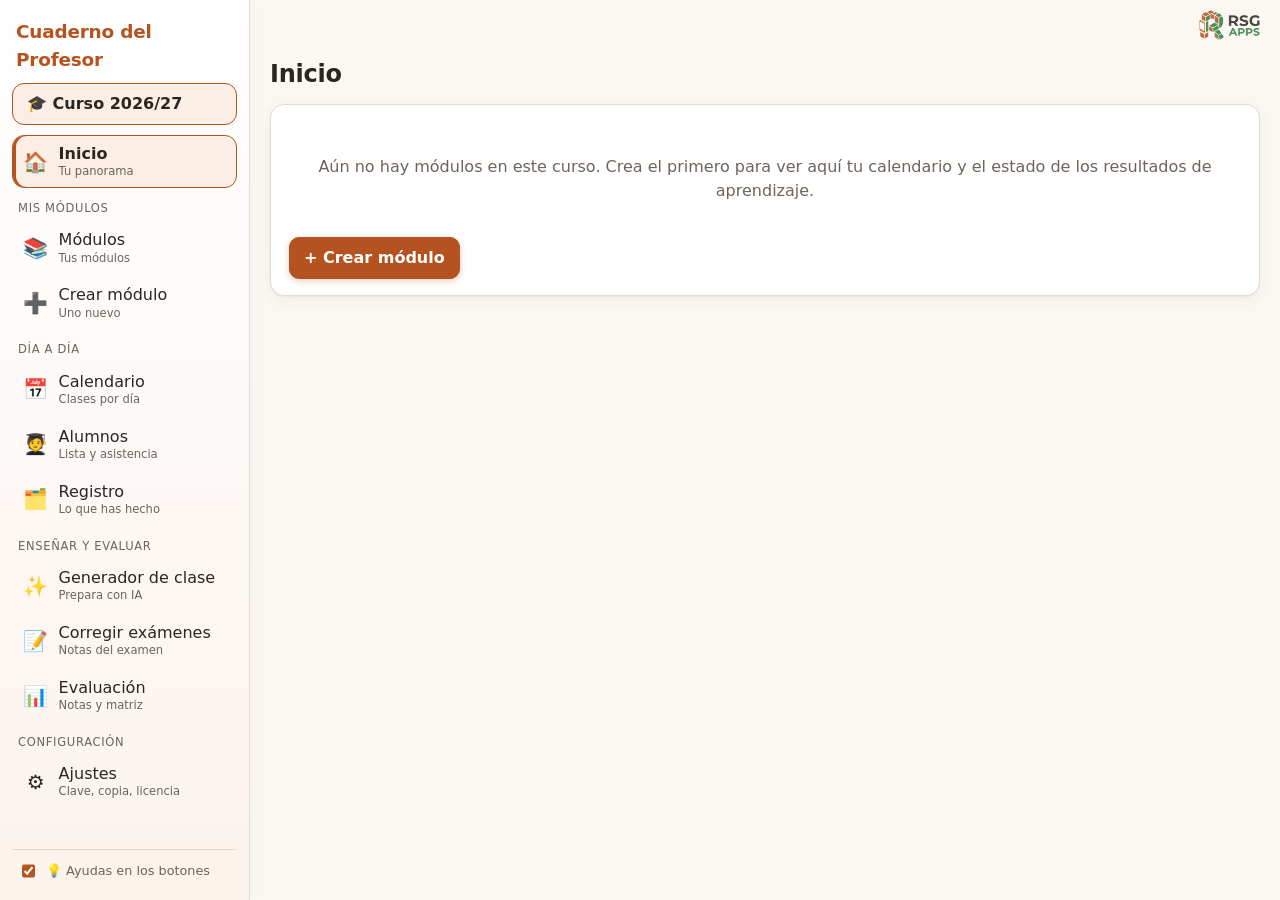
==== cuaderno/index.html @ 5baaf12e "Actualiza Cuaderno del Profesor a la versión compilada (fase 24) Sustituye la versión de prueba por " ====
<!doctype html>
<html lang="es">
  <head>
    <meta charset="UTF-8" />
    <meta name="viewport" content="width=device-width, initial-scale=1.0, viewport-fit=cover" />
    <meta name="theme-color" content="#b4531f" />
    <meta name="color-scheme" content="light dark" />
    <meta name="mobile-web-app-capable" content="yes" />
    <meta name="apple-mobile-web-app-capable" content="yes" />
    <meta name="apple-mobile-web-app-title" content="Cuaderno" />
    <meta name="apple-mobile-web-app-status-bar-style" content="default" />
    <link rel="manifest" href="manifest.webmanifest" />
    <link rel="icon" type="image/png" href="icons/icon-192.png" />
    <link rel="apple-touch-icon" href="icons/apple-touch-icon.png" />
    <title>Cuaderno del Profesor</title>
    <script type="module" crossorigin src="./assets/index-cB83TZZ1.js"></script>
    <link rel="stylesheet" crossorigin href="./assets/index-xnORMzRT.css">
  </head>
  <body>
    <div id="root"></div>
    <noscript>Esta aplicación necesita JavaScript.</noscript>
  </body>
</html>
---- cuaderno/assets/index-xnORMzRT.css ----
:root{--fondo: #faf7f2;--superficie: #ffffff;--texto: #2b2622;--suave: #6d645c;--borde: #e2dbd1;--acento: #b4531f;--acento-fondo: #fbeee5;--ok: #2f7a3d;--aviso: #9a6200;--aviso-fondo: #fff4d6;--error: #b3261e;--error-fondo: #fde8e6}@media(prefers-color-scheme:dark){:root{--fondo: #1d1a17;--superficie: #28241f;--texto: #f1ebe3;--suave: #b3a99d;--borde: #413a32;--acento: #f0925c;--acento-fondo: #3a2a20;--ok: #7fcf8d;--aviso: #f2c45e;--aviso-fondo: #3b3115;--error: #ff9b94;--error-fondo: #44201d}}*{box-sizing:border-box}body{margin:0;background:var(--fondo);color:var(--texto);font:16px/1.45 system-ui,-apple-system,Segoe UI,sans-serif}.app{max-width:1000px;margin:0 auto;padding:0 16px 96px}.barra{display:flex;flex-wrap:wrap;align-items:center;justify-content:space-between;gap:8px;padding:14px 0;border-bottom:1px solid var(--borde);margin-bottom:16px}.barra h1{font-size:1.25rem;margin:0}nav{display:flex;flex-wrap:wrap;gap:6px}h2{margin:8px 0 12px}h3{margin:20px 0 8px}.panel>h3:first-child{margin-top:0}button{font:inherit;padding:8px 14px;border-radius:8px;border:1px solid var(--borde);background:var(--superficie);color:var(--texto);cursor:pointer;min-height:40px}button:hover:not(:disabled){border-color:var(--acento)}button:disabled{opacity:.5;cursor:not-allowed}button.activo{background:var(--acento-fondo);border-color:var(--acento)}button.primario{background:var(--acento);color:#fff;border-color:var(--acento)}button.peligro{color:var(--error)}button.icono{padding:4px 10px;min-height:36px}button.enlace{border:none;background:none;padding:0;min-height:0;color:var(--acento);text-decoration:underline}button.titulo{font-size:1.1rem;font-weight:600;text-align:left}input,textarea,select{font:inherit;padding:8px 10px;border-radius:8px;border:1px solid var(--borde);background:var(--superficie);color:var(--texto);min-height:40px;width:100%}input.num{width:84px}.campo{display:flex;flex-direction:column;gap:4px;margin-bottom:10px;font-size:.9rem;color:var(--suave)}.campo.crece{flex:1 1 200px}.con-boton{display:flex;gap:6px}.panel{background:var(--superficie);border:1px solid var(--borde);border-radius:12px;padding:14px;margin-bottom:12px}.acciones{display:flex;flex-wrap:wrap;gap:8px;margin:8px 0}.fila-titulo{display:flex;flex-wrap:wrap;justify-content:space-between;align-items:center;gap:8px}.tarjetas{list-style:none;padding:0;display:grid;grid-template-columns:repeat(auto-fill,minmax(260px,1fr));gap:12px}.tarjeta{background:var(--superficie);border:1px solid var(--borde);border-radius:12px;padding:14px}.meta{color:var(--suave);font-size:.875rem;margin:4px 0}.ok{color:var(--ok)}.meta.aviso,.aviso{color:var(--aviso)}.error{color:var(--error);background:var(--error-fondo);padding:8px 12px;border-radius:8px}.banner,.aviso-global{background:var(--aviso-fondo);color:var(--texto);border:1px solid var(--aviso);padding:10px 14px;border-radius:10px}.vacio,.cargando{color:var(--suave)}.insignia{background:var(--aviso-fondo);color:var(--aviso);border-radius:999px;padding:0 8px;font-size:.8rem}.avisos{list-style:none;padding:0;margin:0;display:grid;gap:6px}.avisos li{padding:8px 12px;border-radius:8px;background:var(--aviso-fondo)}.avisos li.error{background:var(--error-fondo)}.avisos li.info{background:var(--acento-fondo);color:var(--suave)}.fila-ra{border-top:none;padding-top:0}.fila-ra textarea{min-height:56px;resize:vertical}.peso-calculado{font-size:.9rem;color:var(--suave);white-space:nowrap}.instr{display:flex;flex-wrap:wrap;gap:6px;align-items:center;padding:6px 0}.instr .nombre{flex:1 1 200px;width:auto}.instr select{width:auto}.fila-tri{display:flex;flex-wrap:wrap;gap:10px;align-items:flex-end}.ut,.fila-ra,.criterio{display:flex;flex-wrap:wrap;gap:6px;align-items:center;padding:8px 0;border-top:1px solid var(--borde)}.ut .cod,.fila-ra .cod,.criterio .cod{width:74px}.ut .nombre,.fila-ra .nombre,.criterio .nombre{flex:1 1 220px;width:auto}.mini{display:flex;align-items:center;gap:4px;color:var(--suave);font-size:.85rem}.ras-ut summary,details summary{cursor:pointer;color:var(--acento)}.checks{display:flex;flex-wrap:wrap;gap:4px 14px;padding:6px 0}.checks input{width:auto;min-height:0}.pie-fijo{position:fixed;left:0;right:0;bottom:0;display:flex;flex-wrap:wrap;gap:8px;align-items:center;padding:10px 16px;background:var(--superficie);border-top:1px solid var(--borde)}@media(max-width:600px){.ut .cod,.fila-ra .cod{width:64px}input.num{width:72px}}.insignia.alergia{background:var(--error-fondo);color:var(--error)}.lista-alumnos,.lista-asistencia{list-style:none;padding:0;margin:8px 0}.lista-alumnos li{padding:8px 0;border-top:1px solid var(--borde);display:flex;flex-wrap:wrap;gap:8px;align-items:center}.lista-asistencia li{display:flex;flex-wrap:wrap;gap:6px 12px;align-items:center;justify-content:space-between;padding:8px 0;border-top:1px solid var(--borde)}.lista-asistencia .quien{flex:1 1 200px}.estados{display:flex;gap:6px}button.estado{min-width:44px;min-height:44px;padding:0;font-weight:600}button.estado.activo.presente{background:var(--ok);color:#fff;border-color:var(--ok)}button.estado.activo.falta{background:var(--error);color:#fff;border-color:var(--error)}button.estado.activo.justificada{background:var(--aviso);color:#fff;border-color:var(--aviso)}button.estado.activo.retraso{background:var(--acento);color:#fff;border-color:var(--acento)}.dia-chip{margin-right:8px}.dia-chip.sel{font-weight:700}.tabla-scroll{overflow-x:auto}table.resumen{border-collapse:collapse;width:100%}table.resumen th,table.resumen td{padding:6px 10px;border-top:1px solid var(--borde);text-align:right}table.resumen th:first-child,table.resumen td:first-child{text-align:left}table.resumen td:last-child{white-space:nowrap}table.cal{width:100%;border-collapse:collapse;table-layout:fixed;margin-top:8px}table.cal th{color:var(--suave);font-weight:500;padding:4px 0}table.cal td{border:1px solid var(--borde);padding:0;height:58px;vertical-align:top}table.cal td.fuera{background:var(--fondo);opacity:.6}table.cal td.sel{outline:2px solid var(--acento);outline-offset:-2px}table.cal td.hoy .num{background:var(--acento);color:#fff;border-radius:999px;padding:0 6px}button.celda{width:100%;height:100%;min-height:56px;border:none;background:none;padding:4px;text-align:left;display:flex;flex-direction:column;gap:2px}.marcas{display:flex;flex-wrap:wrap;gap:2px}.marca{font-size:.72rem;font-weight:600;padding:0 5px;border-radius:6px}.marca.teorica{background:var(--acento-fondo);color:var(--acento)}.marca.practica{background:var(--aviso-fondo);color:var(--aviso)}.mes{min-width:130px;text-align:center;text-transform:capitalize}.lista-clases{list-style:none;padding:0;margin:8px 0}.lista-clases li{padding:8px 0;border-top:1px solid var(--borde)}.form-clase{border-top:1px solid var(--borde);margin-top:8px}fieldset.checks{border:none;padding:0;margin:0 0 10px}.celda-nota{display:inline-flex;align-items:center;gap:2px}input.nota{width:64px;text-align:right;padding:6px 8px}input.nota.manual{border-color:var(--acento);background:var(--acento-fondo);font-weight:600}input.nota.invalida{border-color:var(--error)}.suspenso,input.nota.suspenso{color:var(--error)}button.deshacer{min-height:32px;padding:0 6px}table.notas th{vertical-align:bottom}table.notas td,table.notas th{white-space:nowrap}table.notas td:first-child{white-space:normal;min-width:120px}table.notas th,table.notas td{padding:6px 4px}input.nota{width:56px;padding:6px}.niveles{display:grid;grid-template-columns:repeat(auto-fit,minmax(200px,1fr));gap:8px;margin-top:8px}.fila-rubrica textarea{resize:vertical}.opciones-nivel{display:grid;grid-template-columns:repeat(auto-fit,minmax(190px,1fr));gap:8px}button.nivel{display:flex;flex-direction:column;align-items:flex-start;gap:4px;text-align:left;height:100%;padding:10px}button.nivel span{font-size:.875rem;color:var(--suave)}button.nivel.activo{background:var(--acento-fondo);border-color:var(--acento)}button.nivel.activo span{color:var(--texto)}.insignia-r{background:var(--acento);color:#fff;border-radius:6px;font-size:.72rem;font-weight:700;padding:0 5px}.rec{display:flex;flex-direction:column;align-items:flex-end;gap:2px}.ingrediente{border-top:1px solid var(--borde);padding-top:6px}.fase{border-top:1px solid var(--borde);padding:6px 0}.alergenos-resumen{border-radius:10px;padding:10px 12px;margin-top:10px}.alergenos-resumen.sin-validar{background:var(--aviso-fondo)}.alergenos-resumen.validado{background:var(--acento-fondo)}.solo-imprimir{display:none}@media print{.barra,.no-imprimir,.pie-fijo,.aviso-global{display:none!important}.solo-imprimir{display:block}body{background:#fff;color:#000}.panel{border:none;padding:0;background:#fff}textarea,input{border:none;resize:none;background:#fff;color:#000;min-height:0}details>summary{display:none}details .checks{display:none}}.pregunta{border-top:1px solid var(--borde);padding:8px 0}.opcion{display:flex;gap:8px;align-items:center;margin-bottom:4px}.lista-banco{list-style:none;padding:0;margin:8px 0}.lista-banco li{padding:8px 0;border-top:1px solid var(--borde)}.hoja-examen h1{font-size:1.3rem}.hoja-examen li{margin-bottom:10px;break-inside:avoid}.espacio-corto{height:2.5em;border-bottom:1px solid #000}.espacio-largo{height:8em;border-bottom:1px solid #000}:root{color-scheme:light dark}html{-webkit-text-size-adjust:100%}body{overscroll-behavior-y:none;-webkit-tap-highlight-color:transparent}.app{padding-left:max(16px,env(safe-area-inset-left));padding-right:max(16px,env(safe-area-inset-right));padding-bottom:calc(96px + env(safe-area-inset-bottom))}.pie-fijo{padding-bottom:calc(10px + env(safe-area-inset-bottom));padding-left:max(16px,env(safe-area-inset-left));padding-right:max(16px,env(safe-area-inset-right));z-index:10}button:focus-visible,input:focus-visible,select:focus-visible,textarea:focus-visible,summary:focus-visible{outline:2px solid var(--acento);outline-offset:2px}@media(pointer:coarse){button,select{min-height:44px}input,textarea{font-size:16px}button.enlace{min-height:36px;padding:6px 4px}}.barra{position:sticky;top:0;z-index:20;background:var(--fondo);padding-top:max(14px,env(safe-area-inset-top))}@media(max-width:760px){.barra{flex-direction:column;flex-wrap:nowrap;align-items:stretch;gap:6px}nav{min-width:0;flex-wrap:nowrap;overflow-x:auto;scrollbar-width:none;margin:0 -16px;padding:0 16px 4px}nav::-webkit-scrollbar{display:none}nav button{flex:0 0 auto;white-space:nowrap}.tarjetas{grid-template-columns:1fr}.panel{padding:12px}h2{font-size:1.25rem}}@media(min-width:900px){.app{max-width:1180px}}@media(min-width:1280px){.app{max-width:1320px}.tarjetas{grid-template-columns:repeat(auto-fill,minmax(300px,1fr))}}.tabla-scroll{-webkit-overflow-scrolling:touch;max-width:100%}table.notas th:first-child,table.notas td:first-child{position:sticky;left:0;background:var(--superficie);z-index:1}@media(prefers-reduced-motion:reduce){*{scroll-behavior:auto!important;transition:none!important;animation:none!important}}@media(display-mode:standalone){.app{padding-top:0}}input[type=checkbox],input[type=radio]{width:20px;height:20px;min-height:0;padding:0;accent-color:var(--acento);flex:0 0 auto}@media(pointer:coarse){input[type=checkbox],input[type=radio]{width:24px;height:24px}}table.matriz th.grupo{text-align:center;border-left:1px solid var(--borde)}table.matriz td,table.matriz th{text-align:center;white-space:nowrap}table.matriz tbody td:first-child,table.matriz tfoot th:first-child,table.matriz thead tr:first-child th:first-child{text-align:left;position:sticky;left:0;background:var(--superficie,#fff)}.marca.examen{background:var(--error-fondo,#fde8e8);color:var(--error,#b42318)}.seleccion .ra-sel{border:1px solid var(--borde, #ccc);border-radius:8px;padding:6px 10px;margin:6px 0}.seleccion .ra-sel summary{cursor:pointer;padding:6px 0;min-height:36px}.seleccion .check{align-items:flex-start}.plantillas{border:1px dashed var(--borde, #ccc);border-radius:8px;padding:8px 10px;margin:8px 0}label.check{display:flex;gap:8px;margin:4px 0}.origen-fondo{position:fixed;top:0;right:0;bottom:0;left:0;background:#0006;display:flex;align-items:center;justify-content:center;z-index:50;padding:16px}.origen-panel{background:var(--superficie,#fff);border-radius:12px;max-width:560px;width:100%;max-height:85vh;overflow:auto;padding:16px;box-shadow:0 8px 30px #0000004d}.origen-lineas{list-style:none;margin:8px 0 0;padding:0}.origen-lineas li{padding:4px 0}.origen-lineas li.nivel0{font-weight:600;margin-top:8px}.origen-lineas li.nivel1{padding-left:16px}.origen-lineas li.nivel2{padding-left:16px;font-size:.85em;opacity:.75}button.origen{min-width:28px;min-height:28px;padding:0 4px}button.celda-ver{background:none;border:none;color:inherit;font:inherit;cursor:pointer;padding:4px 6px;min-height:32px;border-radius:6px}button.celda-ver:hover{background:#00000012}table.matriz th.ini,table.matriz td.ini{border-left:2px solid var(--borde,#bbb)}table.matriz th.grupo{border-left:2px solid var(--borde,#bbb);border-bottom:2px solid var(--borde,#bbb);padding:8px 14px;letter-spacing:.02em}table.matriz td,table.matriz th{padding:8px 12px}table.matriz tbody tr{border-bottom:1px solid var(--borde,#ddd)}table.matriz .t0{background:#4285f41a}table.matriz .t1{background:#34a8531a}table.matriz .t2{background:#fbbc0524}table.matriz .t3{background:#ab47bc1a}table.matriz .tg{background:#7878781a}table.matriz td.suspenso button.celda-ver,table.matriz td.suspenso{color:#c62828;font-weight:600}table.matriz td.ok button.celda-ver{color:#1b5e20}table.todas-ut tfoot td,table.todas-ut tfoot th{border-top:2px solid var(--borde,#bbb)}@media print{.origen-fondo{display:none}}table.matriz thead tr:nth-child(2) th:first-child{position:static}table.matriz thead tr:nth-child(2) th.t0:first-child{background:#4285f41a}table.matriz thead tr:nth-child(2) th.t1:first-child{background:#34a8531a}table.matriz thead tr:nth-child(2) th.t2:first-child{background:#fbbc0524}table.matriz thead tr:nth-child(2) th.t3:first-child{background:#ab47bc1a}.app.con-lateral{max-width:none;margin:0;padding:0;display:grid;grid-template-columns:250px minmax(0,1fr);align-items:start}.lateral{position:sticky;top:0;height:100vh;overflow-y:auto;background:var(--superficie);border-right:1px solid var(--borde);padding:max(14px,env(safe-area-inset-top)) 12px 16px;display:flex;flex-direction:column;gap:10px;z-index:30}.lateral h1{font-size:1.1rem;margin:4px 4px 0}.lateral nav{display:flex;flex-direction:column;flex-wrap:nowrap;overflow:visible;margin:0;padding:0;gap:12px}.lateral nav button{width:100%;text-align:left;border-color:transparent;background:none;white-space:normal}.lateral nav button:hover:not(:disabled){background:var(--acento-fondo);border-color:transparent}.lateral nav button.activo{background:var(--acento-fondo);border-color:var(--acento);font-weight:600}.lateral .curso-btn{width:100%;text-align:left;background:var(--acento-fondo);border-color:var(--acento);font-weight:600}.lateral .curso-btn.activo{background:var(--acento);color:#fff}.titulo-grupo{margin:0 6px 2px;font-size:.72rem;text-transform:uppercase;letter-spacing:.06em;color:var(--suave)}.grupo-menu{display:flex;flex-direction:column;gap:2px}.contenido{padding:16px 20px 96px;min-width:0;max-width:1180px;width:100%}.barra-movil,.velo{display:none}.logo-curso{max-height:72px;max-width:220px;object-fit:contain;border:1px solid var(--borde);border-radius:8px;padding:4px;background:#fff}.boton-archivo{display:inline-flex;align-items:center;padding:8px 14px;border-radius:8px;border:1px solid var(--borde);background:var(--superficie);color:var(--texto);cursor:pointer;min-height:40px}.boton-archivo:hover{border-color:var(--acento)}.boton-archivo input{position:absolute;width:1px;height:1px;opacity:0;overflow:hidden}.lista-cursos{list-style:none;padding:0;margin:0 0 8px}.lista-cursos li{display:flex;flex-wrap:wrap;justify-content:space-between;align-items:center;gap:8px;padding:8px 0;border-top:1px solid var(--borde)}.lista-cursos li.actual{background:var(--acento-fondo);padding-left:8px;border-radius:8px}@media(max-width:900px){.app.con-lateral{display:block}.barra-movil{display:flex;align-items:center;gap:10px;position:sticky;top:0;z-index:25;background:var(--fondo);border-bottom:1px solid var(--borde);padding:max(8px,env(safe-area-inset-top)) 12px 8px}.barra-movil .meta{margin-left:auto}.hamburguesa{font-size:1.3rem;padding:4px 12px}.lateral{position:fixed;top:0;left:0;bottom:0;width:min(290px,85vw);transform:translate(-105%);transition:transform .2s ease;box-shadow:4px 0 18px #00000040}.lateral.abierto{transform:translate(0)}.velo{display:block;position:fixed;top:0;right:0;bottom:0;left:0;background:#0006;z-index:28}.contenido{padding:12px 12px 96px}}@media print{.lateral,.barra-movil,.velo{display:none!important}.app.con-lateral{display:block}.contenido{padding:0;max-width:none}}@media(min-width:901px){.pie-fijo{left:250px!important}}.cabecera-hoja{display:flex;align-items:center;gap:14px;border-bottom:1px solid #000;padding-bottom:6px;margin-bottom:10px;font-size:.85rem}.cabecera-hoja img{max-height:64px;max-width:160px;object-fit:contain}.inicio{display:grid;grid-template-columns:minmax(0,1.25fr) minmax(0,1fr);gap:0 16px;align-items:start}.ra-estados{list-style:none;padding:0;margin:8px 0 0;display:grid;grid-template-columns:repeat(auto-fill,minmax(150px,1fr));gap:8px}.ra-estado{border:2px solid var(--borde);border-radius:10px;padding:8px 10px;display:flex;flex-direction:column;gap:4px}.ra-estado.completo{border-color:var(--ok);background:color-mix(in srgb,var(--ok) 14%,var(--superficie))}.ra-estado.pendiente{border-color:var(--error);background:color-mix(in srgb,var(--error) 10%,var(--superficie))}.ra-estado .sello{font-size:.78rem;font-weight:700}.ra-estado.completo .sello{color:var(--ok)}.ra-estado.pendiente .sello{color:var(--error)}.barra-ra{height:8px;border-radius:4px;background:var(--borde);overflow:hidden}.barra-ra span{display:block;height:100%;background:var(--ok)}.ra-estado.pendiente .barra-ra span{background:var(--error)}@media(max-width:900px){.inicio{display:block}}td.aviso-falta{background:var(--aviso-fondo)!important;color:var(--aviso);font-weight:600}:root{--fondo: #fbf8f3;--radio: 14px;--sombra: 0 1px 2px rgba(60, 40, 20, .06), 0 4px 14px rgba(60, 40, 20, .05);--sombra-alta: 0 2px 4px rgba(60, 40, 20, .08), 0 10px 24px rgba(60, 40, 20, .1);--foco: rgba(180, 83, 31, .28)}@media(prefers-color-scheme:dark){:root{--sombra: 0 1px 2px rgba(0, 0, 0, .3), 0 4px 14px rgba(0, 0, 0, .25);--sombra-alta: 0 2px 4px rgba(0, 0, 0, .35), 0 10px 24px rgba(0, 0, 0, .4);--foco: rgba(240, 146, 92, .35)}}body{font-family:Segoe UI,system-ui,-apple-system,Helvetica Neue,sans-serif;line-height:1.5;-webkit-font-smoothing:antialiased}h2{font-size:1.5rem;letter-spacing:-.01em}h3{font-size:1.1rem;color:var(--texto)}button{border-radius:10px;transition:background-color .15s ease,border-color .15s ease,box-shadow .15s ease,transform .1s ease}button:hover:not(:disabled){box-shadow:0 2px 8px #3c28141a}button:active:not(:disabled){transform:translateY(1px)}button.primario{box-shadow:0 2px 6px #b4531f4d;font-weight:600}button.primario:hover:not(:disabled){filter:brightness(1.06);box-shadow:0 4px 12px #b4531f59}input,textarea,select{border-radius:10px;transition:border-color .15s ease,box-shadow .15s ease}input:focus,textarea:focus,select:focus{outline:none;border-color:var(--acento);box-shadow:0 0 0 3px var(--foco)}button:focus-visible,a:focus-visible,summary:focus-visible{outline:2px solid var(--acento);outline-offset:2px}.panel,.tarjeta{border-radius:var(--radio);box-shadow:var(--sombra)}.panel{padding:16px 18px}.tarjeta{transition:box-shadow .18s ease,transform .18s ease}.tarjeta:hover{box-shadow:var(--sombra-alta);transform:translateY(-2px)}.banner,.aviso-global{border-radius:var(--radio)}.vacio{text-align:center;padding:18px 8px;color:var(--suave)}.lateral{background:linear-gradient(180deg,var(--superficie) 0%,var(--acento-fondo) 140%);box-shadow:1px 0 12px #3c28140a}.lateral h1{font-size:1.15rem;color:var(--acento);letter-spacing:-.01em}.lateral nav button{display:flex;align-items:center;gap:10px;padding:8px 10px;border-radius:12px}.lateral nav button.activo{box-shadow:inset 3px 0 0 var(--acento)}.ico-menu{font-size:1.25rem;width:1.6rem;text-align:center;flex:none}.txt-menu{display:flex;flex-direction:column;line-height:1.2;min-width:0}.txt-menu small{font-size:.72rem;font-weight:400;color:var(--suave);margin-top:2px}.lateral .curso-btn{border-radius:12px}.ayudas-toggle{margin-top:auto;display:flex;align-items:center;gap:8px;font-size:.8rem;color:var(--suave);padding:8px 6px 0;border-top:1px solid var(--borde);cursor:pointer}.ayudas-toggle input{width:auto;min-height:0;accent-color:var(--acento)}.ayuda-burbuja{position:fixed;z-index:1000;max-width:min(320px,calc(100vw - 16px));background:var(--texto);color:var(--fondo);padding:10px 12px;border-radius:12px;box-shadow:var(--sombra-alta);font-size:.85rem;line-height:1.4;pointer-events:none;display:flex;flex-direction:column;gap:4px;animation:aparece .12s ease-out}.ayuda-burbuja strong{font-size:.9rem}@keyframes aparece{0%{opacity:0;transform:translateY(-3px)}to{opacity:1;transform:none}}@media(prefers-reduced-motion:reduce){*{transition:none!important;animation:none!important}}@media print{.ayuda-burbuja,.ayudas-toggle{display:none!important}}.ra-estado .horas-ra{display:block;margin-top:4px;font-size:.8rem}table.cal td.nolectivo,table.cal td.nolectivo .celda{background:repeating-linear-gradient(135deg,transparent 0 6px,rgba(120,100,80,.1) 6px 8px);color:var(--suave)}table.cal td.nolectivo.sel .celda{outline:2px solid var(--acento)}.nolectivo-aviso{font-style:italic}.leyenda-nolectivo{background:repeating-linear-gradient(135deg,transparent 0 4px,rgba(120,100,80,.25) 4px 6px);padding:0 6px;border-radius:4px}h4{margin:14px 0 6px;font-size:1rem}.marca-rsg{display:inline-flex;opacity:.85;line-height:0;-webkit-user-select:none;user-select:none;pointer-events:none}.marca-rsg img{height:30px;width:auto}.contenido{position:relative;padding-top:48px}.marca-rsg.en-contenido{position:absolute;top:10px;right:20px;z-index:1}.marca-rsg.en-barra{display:none}@media(max-width:900px){.contenido{padding-top:12px}.marca-rsg.en-contenido{display:none}.marca-rsg.en-barra{display:inline-flex;margin-left:8px}.marca-rsg img{height:26px}}@media(max-width:480px){.barra-movil .meta{display:none}.barra-movil .marca-rsg{margin-left:auto}}
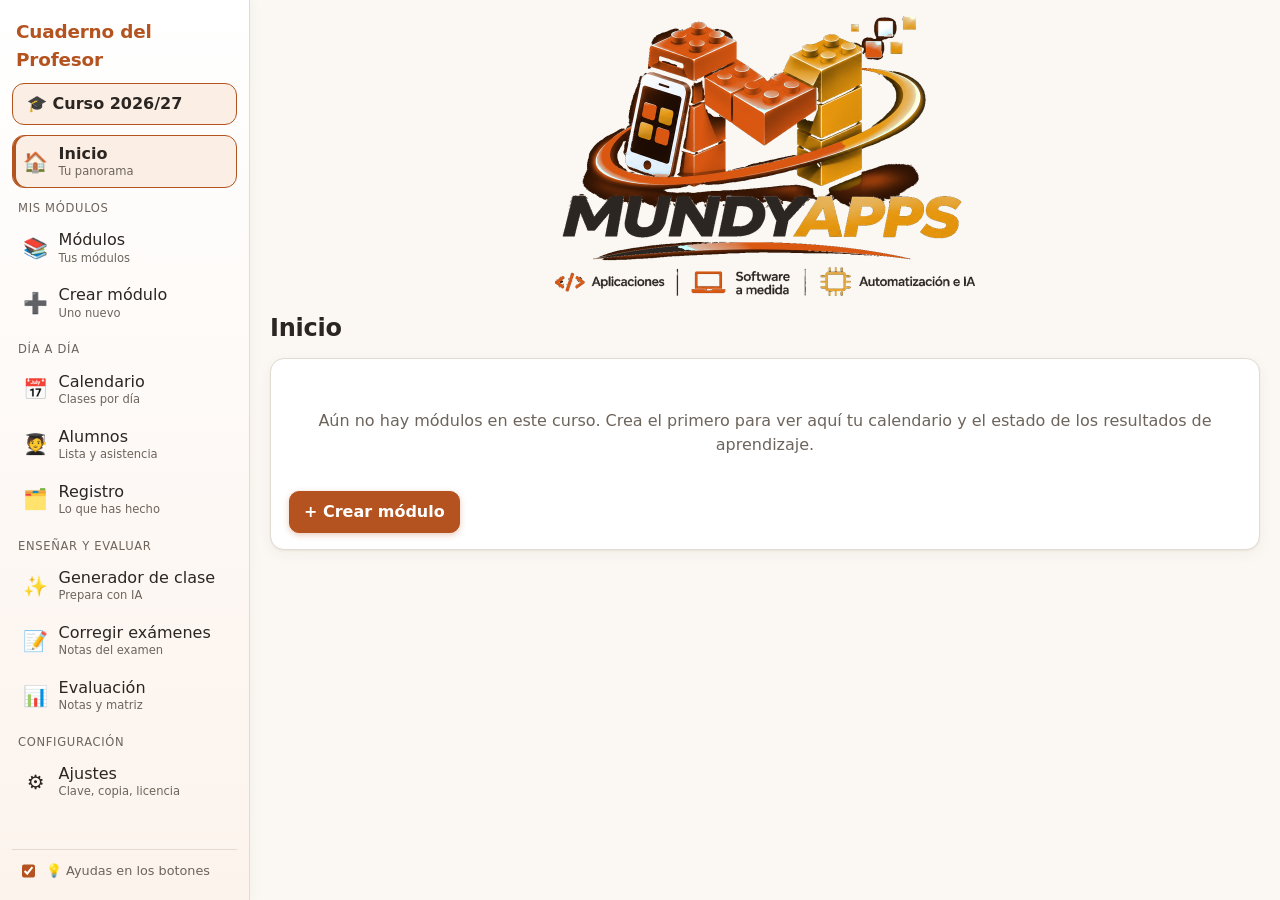
==== commit 69395a7e: "Actualiza Cuaderno del Profesor a la versión compilada 0.37.0 (fases 31 a 37) Co-Authored-By: Claude" ====
--- a/cuaderno/index.html
+++ b/cuaderno/index.html
@@ -13,8 +13,8 @@
     <link rel="icon" type="image/png" href="icons/icon-192.png" />
     <link rel="apple-touch-icon" href="icons/apple-touch-icon.png" />
     <title>Cuaderno del Profesor</title>
-    <script type="module" crossorigin src="./assets/index-cB83TZZ1.js"></script>
-    <link rel="stylesheet" crossorigin href="./assets/index-xnORMzRT.css">
+    <script type="module" crossorigin src="./assets/index-_FspGTiq.js"></script>
+    <link rel="stylesheet" crossorigin href="./assets/index-BHuhGiLV.css">
   </head>
   <body>
     <div id="root"></div>
--- a/cuaderno/assets/index-BHuhGiLV.css
+++ b/cuaderno/assets/index-BHuhGiLV.css
@@ -0,0 +1 @@
+:root{--fondo: #faf7f2;--superficie: #ffffff;--texto: #2b2622;--suave: #6d645c;--borde: #e2dbd1;--acento: #b4531f;--acento-fondo: #fbeee5;--ok: #2f7a3d;--aviso: #9a6200;--aviso-fondo: #fff4d6;--error: #b3261e;--error-fondo: #fde8e6}@media(prefers-color-scheme:dark){:root{--fondo: #1d1a17;--superficie: #28241f;--texto: #f1ebe3;--suave: #b3a99d;--borde: #413a32;--acento: #f0925c;--acento-fondo: #3a2a20;--ok: #7fcf8d;--aviso: #f2c45e;--aviso-fondo: #3b3115;--error: #ff9b94;--error-fondo: #44201d}}*{box-sizing:border-box}body{margin:0;background:var(--fondo);color:var(--texto);font:16px/1.45 system-ui,-apple-system,Segoe UI,sans-serif}.app{max-width:1000px;margin:0 auto;padding:0 16px 96px}.barra{display:flex;flex-wrap:wrap;align-items:center;justify-content:space-between;gap:8px;padding:14px 0;border-bottom:1px solid var(--borde);margin-bottom:16px}.barra h1{font-size:1.25rem;margin:0}nav{display:flex;flex-wrap:wrap;gap:6px}h2{margin:8px 0 12px}h3{margin:20px 0 8px}.panel>h3:first-child{margin-top:0}button{font:inherit;padding:8px 14px;border-radius:8px;border:1px solid var(--borde);background:var(--superficie);color:var(--texto);cursor:pointer;min-height:40px}button:hover:not(:disabled){border-color:var(--acento)}button:disabled{opacity:.5;cursor:not-allowed}button.activo{background:var(--acento-fondo);border-color:var(--acento)}button.primario{background:var(--acento);color:#fff;border-color:var(--acento)}button.peligro{color:var(--error)}button.icono{padding:4px 10px;min-height:36px}button.enlace{border:none;background:none;padding:0;min-height:0;color:var(--acento);text-decoration:underline}button.titulo{font-size:1.1rem;font-weight:600;text-align:left}input,textarea,select{font:inherit;padding:8px 10px;border-radius:8px;border:1px solid var(--borde);background:var(--superficie);color:var(--texto);min-height:40px;width:100%}input.num{width:84px}.campo{display:flex;flex-direction:column;gap:4px;margin-bottom:10px;font-size:.9rem;color:var(--suave)}.campo.crece{flex:1 1 200px}.con-boton{display:flex;gap:6px}.panel{background:var(--superficie);border:1px solid var(--borde);border-radius:12px;padding:14px;margin-bottom:12px}.acciones{display:flex;flex-wrap:wrap;gap:8px;margin:8px 0}.fila-titulo{display:flex;flex-wrap:wrap;justify-content:space-between;align-items:center;gap:8px}.tarjetas{list-style:none;padding:0;display:grid;grid-template-columns:repeat(auto-fill,minmax(260px,1fr));gap:12px}.tarjeta{background:var(--superficie);border:1px solid var(--borde);border-radius:12px;padding:14px}.meta{color:var(--suave);font-size:.875rem;margin:4px 0}.ok{color:var(--ok)}.meta.aviso,.aviso{color:var(--aviso)}.error{color:var(--error);background:var(--error-fondo);padding:8px 12px;border-radius:8px}.banner,.aviso-global{background:var(--aviso-fondo);color:var(--texto);border:1px solid var(--aviso);padding:10px 14px;border-radius:10px}.vacio,.cargando{color:var(--suave)}.insignia{background:var(--aviso-fondo);color:var(--aviso);border-radius:999px;padding:0 8px;font-size:.8rem}.avisos{list-style:none;padding:0;margin:0;display:grid;gap:6px}.avisos li{padding:8px 12px;border-radius:8px;background:var(--aviso-fondo)}.avisos li.error{background:var(--error-fondo)}.avisos li.info{background:var(--acento-fondo);color:var(--suave)}.fila-ra{border-top:none;padding-top:0}.fila-ra textarea{min-height:56px;resize:vertical}.peso-calculado{font-size:.9rem;color:var(--suave);white-space:nowrap}.instr{display:flex;flex-wrap:wrap;gap:6px;align-items:center;padding:6px 0}.instr .nombre{flex:1 1 200px;width:auto}.instr select{width:auto}.fila-tri{display:flex;flex-wrap:wrap;gap:10px;align-items:flex-end}.ut,.fila-ra,.criterio{display:flex;flex-wrap:wrap;gap:6px;align-items:center;padding:8px 0;border-top:1px solid var(--borde)}.ut .cod,.fila-ra .cod,.criterio .cod{width:74px}.ut .nombre,.fila-ra .nombre,.criterio .nombre{flex:1 1 220px;width:auto}.mini{display:flex;align-items:center;gap:4px;color:var(--suave);font-size:.85rem}.ras-ut summary,details summary{cursor:pointer;color:var(--acento)}.checks{display:flex;flex-wrap:wrap;gap:4px 14px;padding:6px 0}.checks input{width:auto;min-height:0}.pie-fijo{position:fixed;left:0;right:0;bottom:0;display:flex;flex-wrap:wrap;gap:8px;align-items:center;padding:10px 16px;background:var(--superficie);border-top:1px solid var(--borde)}@media(max-width:600px){.ut .cod,.fila-ra .cod{width:64px}input.num{width:72px}}.insignia.alergia{background:var(--error-fondo);color:var(--error)}.lista-alumnos,.lista-asistencia{list-style:none;padding:0;margin:8px 0}.lista-alumnos li{padding:8px 0;border-top:1px solid var(--borde);display:flex;flex-wrap:wrap;gap:8px;align-items:center}.lista-asistencia li{display:flex;flex-wrap:wrap;gap:6px 12px;align-items:center;justify-content:space-between;padding:8px 0;border-top:1px solid var(--borde)}.lista-asistencia .quien{flex:1 1 200px}.estados{display:flex;gap:6px}button.estado{min-width:44px;min-height:44px;padding:0;font-weight:600}button.estado.activo.presente{background:var(--ok);color:#fff;border-color:var(--ok)}button.estado.activo.falta{background:var(--error);color:#fff;border-color:var(--error)}button.estado.activo.justificada{background:var(--aviso);color:#fff;border-color:var(--aviso)}button.estado.activo.retraso{background:var(--acento);color:#fff;border-color:var(--acento)}.dia-chip{margin-right:8px}.dia-chip.sel{font-weight:700}.tabla-scroll{overflow-x:auto}table.resumen{border-collapse:collapse;width:100%}table.resumen th,table.resumen td{padding:6px 10px;border-top:1px solid var(--borde);text-align:right}table.resumen th:first-child,table.resumen td:first-child{text-align:left}table.resumen td:last-child{white-space:nowrap}table.cal{width:100%;border-collapse:collapse;table-layout:fixed;margin-top:8px}table.cal th{color:var(--suave);font-weight:500;padding:4px 0}table.cal td{border:1px solid var(--borde);padding:0;height:58px;vertical-align:top}table.cal td.fuera{background:var(--fondo);opacity:.6}table.cal td.sel{outline:2px solid var(--acento);outline-offset:-2px}table.cal td.hoy .num{background:var(--acento);color:#fff;border-radius:999px;padding:0 6px}button.celda{width:100%;height:100%;min-height:56px;border:none;background:none;padding:4px;text-align:left;display:flex;flex-direction:column;gap:2px}.marcas{display:flex;flex-wrap:wrap;gap:2px}.marca{font-size:.72rem;font-weight:600;padding:0 5px;border-radius:6px}.marca.teorica{background:var(--acento-fondo);color:var(--acento)}.marca.practica{background:var(--aviso-fondo);color:var(--aviso)}.mes{min-width:130px;text-align:center;text-transform:capitalize}.lista-clases{list-style:none;padding:0;margin:8px 0}.lista-clases li{padding:8px 0;border-top:1px solid var(--borde)}.form-clase{border-top:1px solid var(--borde);margin-top:8px}fieldset.checks{border:none;padding:0;margin:0 0 10px}.celda-nota{display:inline-flex;align-items:center;gap:2px}input.nota{width:64px;text-align:right;padding:6px 8px}input.nota.manual{border-color:var(--acento);background:var(--acento-fondo);font-weight:600}input.nota.invalida{border-color:var(--error)}.suspenso,input.nota.suspenso{color:var(--error)}button.deshacer{min-height:32px;padding:0 6px}table.notas th{vertical-align:bottom}table.notas td,table.notas th{white-space:nowrap}table.notas td:first-child{white-space:normal;min-width:120px}table.notas th,table.notas td{padding:6px 4px}input.nota{width:56px;padding:6px}.niveles{display:grid;grid-template-columns:repeat(auto-fit,minmax(200px,1fr));gap:8px;margin-top:8px}.fila-rubrica textarea{resize:vertical}.opciones-nivel{display:grid;grid-template-columns:repeat(auto-fit,minmax(190px,1fr));gap:8px}button.nivel{display:flex;flex-direction:column;align-items:flex-start;gap:4px;text-align:left;height:100%;padding:10px}button.nivel span{font-size:.875rem;color:var(--suave)}button.nivel.activo{background:var(--acento-fondo);border-color:var(--acento)}button.nivel.activo span{color:var(--texto)}.insignia-r{background:var(--acento);color:#fff;border-radius:6px;font-size:.72rem;font-weight:700;padding:0 5px}.rec{display:flex;flex-direction:column;align-items:flex-end;gap:2px}.ingrediente{border-top:1px solid var(--borde);padding-top:6px}.fase{border-top:1px solid var(--borde);padding:6px 0}.alergenos-resumen{border-radius:10px;padding:10px 12px;margin-top:10px}.alergenos-resumen.sin-validar{background:var(--aviso-fondo)}.alergenos-resumen.validado{background:var(--acento-fondo)}.solo-imprimir{display:none}@media print{.barra,.no-imprimir,.pie-fijo,.aviso-global{display:none!important}.solo-imprimir{display:block}body{background:#fff;color:#000}.panel{border:none;padding:0;background:#fff}textarea,input{border:none;resize:none;background:#fff;color:#000;min-height:0}details>summary{display:none}details .checks{display:none}}.pregunta{border-top:1px solid var(--borde);padding:8px 0}.opcion{display:flex;gap:8px;align-items:center;margin-bottom:4px}.lista-banco{list-style:none;padding:0;margin:8px 0}.lista-banco li{padding:8px 0;border-top:1px solid var(--borde)}.hoja-examen h1{font-size:1.3rem}.hoja-examen li{margin-bottom:10px;break-inside:avoid}.espacio-corto{height:2.5em;border-bottom:1px solid #000}.espacio-largo{height:8em;border-bottom:1px solid #000}:root{color-scheme:light dark}html{-webkit-text-size-adjust:100%}body{overscroll-behavior-y:none;-webkit-tap-highlight-color:transparent}.app{padding-left:max(16px,env(safe-area-inset-left));padding-right:max(16px,env(safe-area-inset-right));padding-bottom:calc(96px + env(safe-area-inset-bottom))}.pie-fijo{padding-bottom:calc(10px + env(safe-area-inset-bottom));padding-left:max(16px,env(safe-area-inset-left));padding-right:max(16px,env(safe-area-inset-right));z-index:10}button:focus-visible,input:focus-visible,select:focus-visible,textarea:focus-visible,summary:focus-visible{outline:2px solid var(--acento);outline-offset:2px}@media(pointer:coarse){button,select{min-height:44px}input,textarea{font-size:16px}button.enlace{min-height:36px;padding:6px 4px}}.barra{position:sticky;top:0;z-index:20;background:var(--fondo);padding-top:max(14px,env(safe-area-inset-top))}@media(max-width:760px){.barra{flex-direction:column;flex-wrap:nowrap;align-items:stretch;gap:6px}nav{min-width:0;flex-wrap:nowrap;overflow-x:auto;scrollbar-width:none;margin:0 -16px;padding:0 16px 4px}nav::-webkit-scrollbar{display:none}nav button{flex:0 0 auto;white-space:nowrap}.tarjetas{grid-template-columns:1fr}.panel{padding:12px}h2{font-size:1.25rem}}@media(min-width:900px){.app{max-width:1180px}}@media(min-width:1280px){.app{max-width:1320px}.tarjetas{grid-template-columns:repeat(auto-fill,minmax(300px,1fr))}}.tabla-scroll{-webkit-overflow-scrolling:touch;max-width:100%}table.notas th:first-child,table.notas td:first-child{position:sticky;left:0;background:var(--superficie);z-index:1}@media(prefers-reduced-motion:reduce){*{scroll-behavior:auto!important;transition:none!important;animation:none!important}}@media(display-mode:standalone){.app{padding-top:0}}input[type=checkbox],input[type=radio]{width:20px;height:20px;min-height:0;padding:0;accent-color:var(--acento);flex:0 0 auto}@media(pointer:coarse){input[type=checkbox],input[type=radio]{width:24px;height:24px}}table.matriz th.grupo{text-align:center;border-left:1px solid var(--borde)}table.matriz td,table.matriz th{text-align:center;white-space:nowrap}table.matriz tbody td:first-child,table.matriz tfoot th:first-child,table.matriz thead tr:first-child th:first-child{text-align:left;position:sticky;left:0;background:var(--superficie,#fff)}.marca.examen{background:var(--error-fondo,#fde8e8);color:var(--error,#b42318)}.seleccion .ra-sel{border:1px solid var(--borde, #ccc);border-radius:8px;padding:6px 10px;margin:6px 0}.seleccion .ra-sel summary{cursor:pointer;padding:6px 0;min-height:36px}.seleccion .check{align-items:flex-start}.plantillas{border:1px dashed var(--borde, #ccc);border-radius:8px;padding:8px 10px;margin:8px 0}label.check{display:flex;gap:8px;margin:4px 0}.origen-fondo{position:fixed;top:0;right:0;bottom:0;left:0;background:#0006;display:flex;align-items:center;justify-content:center;z-index:50;padding:16px}.origen-panel{background:var(--superficie,#fff);border-radius:12px;max-width:560px;width:100%;max-height:85vh;overflow:auto;padding:16px;box-shadow:0 8px 30px #0000004d}.origen-lineas{list-style:none;margin:8px 0 0;padding:0}.origen-lineas li{padding:4px 0}.origen-lineas li.nivel0{font-weight:600;margin-top:8px}.origen-lineas li.nivel1{padding-left:16px}.origen-lineas li.nivel2{padding-left:16px;font-size:.85em;opacity:.75}button.origen{min-width:28px;min-height:28px;padding:0 4px}button.celda-ver{background:none;border:none;color:inherit;font:inherit;cursor:pointer;padding:4px 6px;min-height:32px;border-radius:6px}button.celda-ver:hover{background:#00000012}table.matriz th.ini,table.matriz td.ini{border-left:2px solid var(--borde,#bbb)}table.matriz th.grupo{border-left:2px solid var(--borde,#bbb);border-bottom:2px solid var(--borde,#bbb);padding:8px 14px;letter-spacing:.02em}table.matriz td,table.matriz th{padding:8px 12px}table.matriz tbody tr{border-bottom:1px solid var(--borde,#ddd)}table.matriz .t0{background:#4285f41a}table.matriz .t1{background:#34a8531a}table.matriz .t2{background:#fbbc0524}table.matriz .t3{background:#ab47bc1a}table.matriz .tg{background:#7878781a}table.matriz td.suspenso button.celda-ver,table.matriz td.suspenso{color:#c62828;font-weight:600}table.matriz td.ok button.celda-ver{color:#1b5e20}table.todas-ut tfoot td,table.todas-ut tfoot th{border-top:2px solid var(--borde,#bbb)}@media print{.origen-fondo{display:none}}table.matriz thead tr:nth-child(2) th:first-child{position:static}table.matriz thead tr:nth-child(2) th.t0:first-child{background:#4285f41a}table.matriz thead tr:nth-child(2) th.t1:first-child{background:#34a8531a}table.matriz thead tr:nth-child(2) th.t2:first-child{background:#fbbc0524}table.matriz thead tr:nth-child(2) th.t3:first-child{background:#ab47bc1a}.app.con-lateral{max-width:none;margin:0;padding:0;display:grid;grid-template-columns:250px minmax(0,1fr);align-items:start}.lateral{position:sticky;top:0;height:100vh;overflow-y:auto;background:var(--superficie);border-right:1px solid var(--borde);padding:max(14px,env(safe-area-inset-top)) 12px 16px;display:flex;flex-direction:column;gap:10px;z-index:30}.lateral h1{font-size:1.1rem;margin:4px 4px 0}.lateral nav{display:flex;flex-direction:column;flex-wrap:nowrap;overflow:visible;margin:0;padding:0;gap:12px}.lateral nav button{width:100%;text-align:left;border-color:transparent;background:none;white-space:normal}.lateral nav button:hover:not(:disabled){background:var(--acento-fondo);border-color:transparent}.lateral nav button.activo{background:var(--acento-fondo);border-color:var(--acento);font-weight:600}.lateral .curso-btn{width:100%;text-align:left;background:var(--acento-fondo);border-color:var(--acento);font-weight:600}.lateral .curso-btn.activo{background:var(--acento);color:#fff}.titulo-grupo{margin:0 6px 2px;font-size:.72rem;text-transform:uppercase;letter-spacing:.06em;color:var(--suave)}.grupo-menu{display:flex;flex-direction:column;gap:2px}.contenido{padding:16px 20px 96px;min-width:0;max-width:1180px;width:100%}.barra-movil,.velo{display:none}.logo-curso{max-height:72px;max-width:220px;object-fit:contain;border:1px solid var(--borde);border-radius:8px;padding:4px;background:#fff}.boton-archivo{display:inline-flex;align-items:center;padding:8px 14px;border-radius:8px;border:1px solid var(--borde);background:var(--superficie);color:var(--texto);cursor:pointer;min-height:40px}.boton-archivo:hover{border-color:var(--acento)}.boton-archivo input{position:absolute;width:1px;height:1px;opacity:0;overflow:hidden}.lista-cursos{list-style:none;padding:0;margin:0 0 8px}.lista-cursos li{display:flex;flex-wrap:wrap;justify-content:space-between;align-items:center;gap:8px;padding:8px 0;border-top:1px solid var(--borde)}.lista-cursos li.actual{background:var(--acento-fondo);padding-left:8px;border-radius:8px}@media(max-width:900px){.app.con-lateral{display:block}.barra-movil{display:flex;align-items:center;gap:10px;position:sticky;top:0;z-index:25;background:var(--fondo);border-bottom:1px solid var(--borde);padding:max(8px,env(safe-area-inset-top)) 12px 8px}.barra-movil .meta{margin-left:auto}.hamburguesa{font-size:1.3rem;padding:4px 12px}.lateral{position:fixed;top:0;left:0;bottom:0;width:min(290px,85vw);transform:translate(-105%);transition:transform .2s ease;box-shadow:4px 0 18px #00000040}.lateral.abierto{transform:translate(0)}.velo{display:block;position:fixed;top:0;right:0;bottom:0;left:0;background:#0006;z-index:28}.contenido{padding:12px 12px 96px}}@media print{.lateral,.barra-movil,.velo{display:none!important}.app.con-lateral{display:block}.contenido{padding:0;max-width:none}}@media(min-width:901px){.pie-fijo{left:250px!important}}.cabecera-hoja{display:flex;align-items:center;gap:14px;border-bottom:1px solid #000;padding-bottom:6px;margin-bottom:10px;font-size:.85rem}.cabecera-hoja img{max-height:64px;max-width:160px;object-fit:contain}.inicio{display:grid;grid-template-columns:minmax(0,1.25fr) minmax(0,1fr);gap:0 16px;align-items:start}.ra-estados{list-style:none;padding:0;margin:8px 0 0;display:grid;grid-template-columns:repeat(auto-fill,minmax(150px,1fr));gap:8px}.ra-estado{border:2px solid var(--borde);border-radius:10px;padding:8px 10px;display:flex;flex-direction:column;gap:4px}.ra-estado.completo{border-color:var(--ok);background:color-mix(in srgb,var(--ok) 14%,var(--superficie))}.ra-estado.pendiente{border-color:var(--error);background:color-mix(in srgb,var(--error) 10%,var(--superficie))}.ra-estado .sello{font-size:.78rem;font-weight:700}.ra-estado.completo .sello{color:var(--ok)}.ra-estado.pendiente .sello{color:var(--error)}.barra-ra{height:8px;border-radius:4px;background:var(--borde);overflow:hidden}.barra-ra span{display:block;height:100%;background:var(--ok)}.ra-estado.pendiente .barra-ra span{background:var(--error)}@media(max-width:900px){.inicio{display:block}}td.aviso-falta{background:var(--aviso-fondo)!important;color:var(--aviso);font-weight:600}:root{--fondo: #fbf8f3;--radio: 14px;--sombra: 0 1px 2px rgba(60, 40, 20, .06), 0 4px 14px rgba(60, 40, 20, .05);--sombra-alta: 0 2px 4px rgba(60, 40, 20, .08), 0 10px 24px rgba(60, 40, 20, .1);--foco: rgba(180, 83, 31, .28)}@media(prefers-color-scheme:dark){:root{--fondo: #1d1a17;--sombra: 0 1px 2px rgba(0, 0, 0, .3), 0 4px 14px rgba(0, 0, 0, .25);--sombra-alta: 0 2px 4px rgba(0, 0, 0, .35), 0 10px 24px rgba(0, 0, 0, .4);--foco: rgba(240, 146, 92, .35)}}body{font-family:Segoe UI,system-ui,-apple-system,Helvetica Neue,sans-serif;line-height:1.5;-webkit-font-smoothing:antialiased}h2{font-size:1.5rem;letter-spacing:-.01em}h3{font-size:1.1rem;color:var(--texto)}button{border-radius:10px;transition:background-color .15s ease,border-color .15s ease,box-shadow .15s ease,transform .1s ease}button:hover:not(:disabled){box-shadow:0 2px 8px #3c28141a}button:active:not(:disabled){transform:translateY(1px)}button.primario{box-shadow:0 2px 6px #b4531f4d;font-weight:600}button.primario:hover:not(:disabled){filter:brightness(1.06);box-shadow:0 4px 12px #b4531f59}input,textarea,select{border-radius:10px;transition:border-color .15s ease,box-shadow .15s ease}input:focus,textarea:focus,select:focus{outline:none;border-color:var(--acento);box-shadow:0 0 0 3px var(--foco)}button:focus-visible,a:focus-visible,summary:focus-visible{outline:2px solid var(--acento);outline-offset:2px}.panel,.tarjeta{border-radius:var(--radio);box-shadow:var(--sombra)}.panel{padding:16px 18px}.tarjeta{transition:box-shadow .18s ease,transform .18s ease}.tarjeta:hover{box-shadow:var(--sombra-alta);transform:translateY(-2px)}.banner,.aviso-global{border-radius:var(--radio)}.vacio{text-align:center;padding:18px 8px;color:var(--suave)}.lateral{background:linear-gradient(180deg,var(--superficie) 0%,var(--acento-fondo) 140%);box-shadow:1px 0 12px #3c28140a}.lateral h1{font-size:1.15rem;color:var(--acento);letter-spacing:-.01em}.lateral nav button{display:flex;align-items:center;gap:10px;padding:8px 10px;border-radius:12px}.lateral nav button.activo{box-shadow:inset 3px 0 0 var(--acento)}.ico-menu{font-size:1.25rem;width:1.6rem;text-align:center;flex:none}.txt-menu{display:flex;flex-direction:column;line-height:1.2;min-width:0}.txt-menu small{font-size:.72rem;font-weight:400;color:var(--suave);margin-top:2px}.lateral .curso-btn{border-radius:12px}.ayudas-toggle{margin-top:auto;display:flex;align-items:center;gap:8px;font-size:.8rem;color:var(--suave);padding:8px 6px 0;border-top:1px solid var(--borde);cursor:pointer}.ayudas-toggle input{width:auto;min-height:0;accent-color:var(--acento)}.ayuda-burbuja{position:fixed;z-index:1000;max-width:min(320px,calc(100vw - 16px));background:var(--texto);color:var(--fondo);padding:10px 12px;border-radius:12px;box-shadow:var(--sombra-alta);font-size:.85rem;line-height:1.4;pointer-events:none;display:flex;flex-direction:column;gap:4px;animation:aparece .12s ease-out}.ayuda-burbuja strong{font-size:.9rem}@keyframes aparece{0%{opacity:0;transform:translateY(-3px)}to{opacity:1;transform:none}}@media(prefers-reduced-motion:reduce){*{transition:none!important;animation:none!important}}@media print{.ayuda-burbuja,.ayudas-toggle{display:none!important}}.ra-estado .horas-ra{display:block;margin-top:4px;font-size:.8rem}table.cal td.nolectivo,table.cal td.nolectivo .celda{background:repeating-linear-gradient(135deg,transparent 0 6px,rgba(120,100,80,.1) 6px 8px);color:var(--suave)}table.cal td.nolectivo.sel .celda{outline:2px solid var(--acento)}.nolectivo-aviso{font-style:italic}.leyenda-nolectivo{background:repeating-linear-gradient(135deg,transparent 0 4px,rgba(120,100,80,.25) 4px 6px);padding:0 6px;border-radius:4px}h4{margin:14px 0 6px;font-size:1rem}.marca-mundy{display:flex;justify-content:center;line-height:0;-webkit-user-select:none;user-select:none;pointer-events:none}.marca-mundy img{width:auto;max-width:100%}.marca-mundy.en-contenido{margin:-4px auto 10px}.marca-mundy.en-contenido img{height:56px}.marca-mundy.en-inicio{margin:0 auto 14px}.marca-mundy.en-inicio img{width:min(420px,90%);height:auto}.marca-mundy.en-barra{display:none}.contenido{position:relative}@media(max-width:900px){.marca-mundy.en-contenido{display:none}.marca-mundy.en-barra{display:inline-flex;margin-left:auto}.marca-mundy.en-barra img{height:34px}}@media(max-width:480px){.barra-movil .meta{display:none}}.marca.con-titulo{display:block;max-width:100%;overflow:hidden;text-overflow:ellipsis;white-space:nowrap;box-sizing:border-box}table.cal td{height:74px}@media(max-width:640px){.marca.con-titulo{font-size:.66rem;padding:0 3px}table.cal td{height:66px}}@media print{.imprimible[data-ocultar~=objetivos] .sec-objetivos,.imprimible[data-ocultar~=desarrollo] .sec-desarrollo,.imprimible[data-ocultar~=materiales] .sec-materiales,.imprimible[data-ocultar~=ingredientes] .sec-ingredientes,.imprimible[data-ocultar~=pasos] .sec-pasos,.imprimible[data-ocultar~=temperaturas] .sec-temperaturas,.imprimible[data-ocultar~=nutricion] .sec-nutricion,.imprimible[data-ocultar~=escandallo] .sec-escandallo,.imprimible[data-ocultar~=alergenos] .sec-alergenos,.imprimible[data-ocultar~=notas] .sec-notas{display:none!important}}.lista-plegable{margin:8px 0}.pagina[hidden]{display:none!important}.banner.listo{border-color:var(--ok, var(--aviso))}.ficha-plan{border-top:1px solid var(--borde);padding-top:10px;margin-top:10px}.ficha-plan h4{margin:0}.hoja-plan{--hp-acento: #7a4a1e;--hp-suave: #6b5a48;--hp-borde: #dcc7a8;--hp-fondo: #faf4ea;--hp-chip: #f3dfc4;color:#1f1a14;background:#fff;font-size:10.5pt;line-height:1.4;-webkit-print-color-adjust:exact;print-color-adjust:exact}.hoja-plan h1,.hoja-plan h2,.hoja-plan h3{color:#1f1a14;margin:0}.hoja-plan h3{font-size:10.5pt;text-transform:uppercase;letter-spacing:.04em;color:var(--hp-acento);margin-bottom:4px}.hoja-plan ul,.hoja-plan ol{margin:2px 0 0;padding-left:18px}.hoja-plan p{margin:2px 0}.hp-mini{font-size:8.5pt;color:var(--hp-suave);display:block}.hp-etiqueta{display:block;font-size:7.5pt;text-transform:uppercase;letter-spacing:.06em;color:var(--hp-suave);font-weight:600}.hp-cabecera{display:flex;align-items:center;gap:14px;border-bottom:2.5px solid var(--hp-acento);padding-bottom:8px;margin-bottom:10px}.hp-cabecera img{max-height:60px;max-width:140px;object-fit:contain}.hp-centro{flex:1;min-width:0}.hp-centro h1{font-size:16pt;text-transform:uppercase;letter-spacing:.02em}.hp-sello{border:1.5px solid var(--hp-acento);background:var(--hp-fondo);border-radius:6px;padding:6px 12px;text-align:center;color:var(--hp-acento)}.hp-sello strong,.hp-sello span{display:block}.hp-datos{display:grid;grid-template-columns:repeat(4,1fr);border:1px solid var(--hp-borde);border-radius:6px;margin-bottom:10px}.hp-datos>div{padding:6px 10px;border-left:1px solid var(--hp-borde)}.hp-datos>div:first-child{border-left:none}.hp-caja{background:var(--hp-fondo);border:1px solid var(--hp-borde);border-radius:6px;padding:8px 10px;margin-bottom:10px;break-inside:avoid}.hp-dos{display:grid;grid-template-columns:1fr 1fr;gap:10px}.hp-dos>.hp-caja{margin-bottom:0}.hp-dos+*{margin-top:10px}.hp-curricular .hp-dos{margin-bottom:6px}.hp-titulo{border:1px solid var(--hp-borde);border-radius:6px;padding:6px 12px;margin-bottom:10px}.hp-titulo h2{font-size:14pt;text-transform:uppercase}.hp-seccion{margin-bottom:10px}.hp-rotulo{border-bottom:1.5px solid #1f1a14;padding-bottom:2px;margin:14px 0 8px!important;color:#1f1a14!important}.hp-tabla{width:100%;border-collapse:collapse;font-size:9.5pt}.hp-tabla th{text-align:left;font-size:8pt;text-transform:uppercase;letter-spacing:.03em;color:var(--hp-suave);border-bottom:1.5px solid var(--hp-borde);padding:3px 6px}.hp-tabla td{border-bottom:1px solid #eee3d3;padding:3px 6px;vertical-align:top}.hp-tabla tr{break-inside:avoid}.hp-num{text-align:right!important;white-space:nowrap}.hp-pre{white-space:pre-wrap}.hp-columnas{columns:2;column-gap:24px;break-inside:avoid}.hp-seccion h3{break-after:avoid}.hp-receta{border:1.5px solid var(--hp-borde);border-radius:8px;padding:10px 12px;margin-bottom:12px}.hp-receta-cab{display:flex;justify-content:space-between;gap:12px;border-bottom:1px solid var(--hp-borde);padding-bottom:6px;margin-bottom:8px}.hp-receta-cab h2{font-size:13pt}.hp-etiqueta-receta{display:inline-block;background:var(--hp-acento);color:#fff;font-size:8pt;font-weight:700;border-radius:4px;padding:1px 8px;margin-bottom:3px}.hp-alergenos{text-align:right;max-width:50%}.hp-chip{display:inline-block;background:var(--hp-chip);color:var(--hp-acento);border-radius:4px;padding:1px 6px;margin:2px 0 0 4px;font-size:8.5pt;font-weight:600}.hp-fila-titulo{display:flex;justify-content:space-between;align-items:baseline;gap:8px}.hp-costes{font-size:9pt}.hp-nutri{display:grid;grid-template-columns:repeat(3,1fr);gap:4px 8px;text-align:center}.hp-lista-simple{list-style:none;padding:0!important}.hp-pasos li{margin-bottom:3px}.hp-notas{font-size:9.5pt}.hp-avisos li{color:#8b1a1a}.hp-criterios ul{list-style:none;padding:0;display:grid;grid-template-columns:1fr 1fr;gap:3px 16px}.hp-criterios li{display:flex;justify-content:space-between;gap:8px;border-bottom:1px dotted var(--hp-borde)}.hp-peso{color:var(--hp-acento);white-space:nowrap}.hp-observaciones{break-inside:avoid}.hp-renglones{height:7.5em;border:1px solid var(--hp-borde);border-radius:6px;background:repeating-linear-gradient(to bottom,transparent 0,transparent 1.45em,#e6d6bf 1.45em,#e6d6bf calc(1.45em + 1px))}@media print{@page{size:A4;margin:12mm 12mm 14mm}.hoja-plan{display:block!important}.hp-receta{break-before:page}.hp-rotulo{break-before:page;break-after:avoid}.hp-rotulo+.hp-receta{break-before:avoid}}.alumno-editar{display:flex;align-items:center;justify-content:space-between;gap:8px;white-space:nowrap}.alumno-editar button.mini{min-height:28px;padding:0 8px;font-size:.8rem}.celda-con-boton{display:inline-flex;align-items:center;gap:4px;white-space:nowrap}.celda-con-boton button.mini{min-height:28px;padding:0 8px;font-size:.8rem}button.pliegue{font-weight:700;text-decoration:none}table.matriz.matriz-eval th,table.matriz.matriz-eval td,table.matriz.notas-ut th,table.matriz.notas-ut td,table.matriz.matriz-final th,table.matriz.matriz-final td{padding:6px 8px}table.matriz.matriz-eval tbody td:first-child,table.matriz.notas-ut tbody td:first-child,table.matriz.matriz-final tbody td:first-child,table.matriz.matriz-eval thead tr:first-child th:first-child,table.matriz.notas-ut thead tr:first-child th:first-child,table.matriz.matriz-final thead tr:first-child th:first-child{position:static}table.matriz.matriz-eval tbody td:nth-child(2),table.matriz.notas-ut tbody td:nth-child(2),table.matriz.matriz-final tbody td:nth-child(2),table.matriz.matriz-eval thead tr:first-child th:nth-child(2),table.matriz.notas-ut thead tr:first-child th:nth-child(2),table.matriz.matriz-final thead tr:first-child th:nth-child(2){position:sticky;left:0;z-index:1;background:var(--superficie, #fff);text-align:left;box-shadow:2px 0 0 var(--borde, #ddd)}table.matriz.matriz-eval thead tr:nth-child(3) th:first-child{position:static}table.matriz.matriz-eval thead tr:nth-child(3) th.t0:first-child{background:#4285f41a}table.matriz.matriz-eval thead tr:nth-child(3) th.t1:first-child{background:#34a8531a}table.matriz.matriz-eval thead tr:nth-child(3) th.t2:first-child{background:#fbbc0524}table.matriz.matriz-eval thead tr:nth-child(3) th.t3:first-child{background:#ab47bc1a}table.matriz td.ok>strong,table.matriz td.ok{color:#1b5e20}.detalle-alumno{max-width:820px}.detalle-trimestre{border-top:1px solid var(--borde, #ddd);margin-top:12px;padding-top:8px}.detalle-trimestre h4{margin:4px 0 8px}.detalle-ra{display:inline-block;margin-right:14px}.detalle-alumno span.suspenso button.celda-ver{color:#c62828;font-weight:600}.detalle-alumno span.ok button.celda-ver{color:#1b5e20}@media print{.alumno-editar button,.celda-con-boton button.mini{display:none}}select.sel-alumno.evaluado{border-color:#2e7d32;background:#2e7d3214}select.sel-alumno.pendiente{border-color:#ef6c00;background:#ef6c0014}option.evaluado{color:#1b5e20;background:#e8f5e9}option.pendiente{color:#b45309;background:#fff3e0}button.enlace.evaluado{color:#1b5e20}button.enlace.pendiente{color:#b45309}.asistencia-rubrica{display:flex;flex-wrap:wrap;align-items:center;gap:6px;margin:8px 0}.asistencia-rubrica button.asis{min-height:36px;padding:0 12px}.asistencia-rubrica button.asis.activo.presente{background:#e8f5e9;border-color:#2e7d32;color:#1b5e20;font-weight:700}.asistencia-rubrica button.asis.activo.falta{background:#ffebee;border-color:#c62828;color:#c62828;font-weight:700}.asistencia-rubrica button.asis.activo.justificada{background:#e3f2fd;border-color:#1565c0;color:#0d47a1;font-weight:700}.asistencia-rubrica button.asis.activo.retraso{background:#fff3e0;border-color:#ef6c00;color:#b45309;font-weight:700}.atajos button.atajo{min-height:36px}table.rubrica-eval{width:100%;table-layout:fixed;min-width:720px}table.rubrica-eval th:first-child{width:28%;text-align:left;vertical-align:top}table.rubrica-eval td{padding:4px;vertical-align:stretch}table.rubrica-eval thead th{text-align:center}button.celda-nivel{width:100%;min-height:64px;height:100%;text-align:left;font-size:.85rem;padding:8px;color:var(--suave);white-space:normal}button.celda-nivel.activo{color:var(--texto);font-weight:600}button.celda-nivel.activo.n0{background:#e8f5e9;border:2px solid #2e7d32}button.celda-nivel.activo.n1{background:#f1f8e9;border:2px solid #7cb342}button.celda-nivel.activo.n2{background:#fff8e1;border:2px solid #f9a825}button.celda-nivel.activo.n3{background:#ffebee;border:2px solid #c62828}table.rubrica-eval.bloqueada{opacity:.5}.dialogo-ia-manual{max-width:720px}.dialogo-ia-manual textarea{width:100%;margin-top:6px;font-family:inherit}.pasos-ia{padding-left:20px;display:flex;flex-direction:column;gap:12px}.pasos-ia details{margin-top:6px}.velocidad-ia{border:1px solid var(--borde);border-radius:10px;padding:10px 12px;margin:0 0 10px}.velocidad-ia legend{color:var(--suave);font-size:.9rem;padding:0 4px}.opciones-velocidad{display:grid;grid-template-columns:repeat(auto-fit,minmax(190px,1fr));gap:8px}.opcion-velocidad{display:flex;flex-direction:column;gap:2px;border:1px solid var(--borde);border-radius:10px;padding:10px;cursor:pointer}.opcion-velocidad.activo{border-color:var(--acento);background:var(--acento-fondo)}.opcion-velocidad input{width:auto;min-height:0;align-self:flex-start}.reloj-ia{position:fixed;right:16px;bottom:16px;z-index:60;display:flex;gap:10px;align-items:flex-start;max-width:min(360px,calc(100vw - 32px));background:var(--superficie);border:2px solid var(--acento);border-radius:12px;padding:10px 14px;box-shadow:0 6px 20px #0000002e}.reloj-ia-giro{display:inline-block;animation:reloj-ia-giro 2s linear infinite}@keyframes reloj-ia-giro{to{transform:rotate(360deg)}}@media(prefers-reduced-motion:reduce){.reloj-ia-giro{animation:none}}.instr .origen-instr{flex:1 1 220px;margin:0}button.volver,button.flecha-nav{font-weight:600;min-height:44px;padding:8px 16px;border:2px solid var(--acento);color:var(--acento);background:var(--superficie)}button.volver:hover:not(:disabled),button.flecha-nav:hover:not(:disabled){background:var(--acento-fondo)}button.flecha-nav:disabled{border-color:var(--borde);color:var(--suave);opacity:.6}.pestanas-grandes button{min-height:46px;font-weight:600;padding:8px 18px}.resaltado,tr.resaltado td{outline:3px solid var(--acento);outline-offset:-3px;background:var(--acento-fondo);transition:background .6s}@media(max-width:560px){button.flecha-nav{padding:8px 10px}}button.celda-ver.nota{min-width:56px;text-align:right;border:1px dashed var(--borde);text-decoration:underline dotted;text-underline-offset:3px}button.celda-ver.nota.manual{border:1px solid var(--acento);background:var(--acento-fondo);font-weight:600}button.celda-ver.nota.suspenso{color:var(--error);font-weight:600}.editar-nota{margin-top:12px}.origen-panel .volver{margin:6px 0}.aviso-panel{border-color:var(--aviso);background:var(--aviso-fondo)}.horas-ra{margin:8px 0}.horas-ra ul{margin:6px 0;padding-left:20px}.bloqueo-faltas{border:2px solid var(--error);background:var(--error-fondo);border-radius:10px;padding:10px 12px;margin:8px 0}.vista-previa{position:fixed;top:0;right:0;bottom:0;left:0;z-index:80;background:var(--fondo);display:flex;flex-direction:column}.vp-barra{display:flex;flex-wrap:wrap;gap:8px;align-items:center;justify-content:space-between;padding:10px 16px;border-bottom:1px solid var(--borde);background:var(--superficie)}.vp-titulo{font-size:1rem}.vp-ayuda{padding:0 16px}.vp-fondo{flex:1;overflow:auto;background:#8a8178;padding:20px 12px}.vp-hoja{background:#fff;color:#1f1a14;width:210mm;max-width:100%;min-height:297mm;margin:0 auto;padding:12mm;box-sizing:border-box;box-shadow:0 6px 24px #00000059}.vista-previa .solo-imprimir{display:block}body.vista-previa-abierta{overflow:hidden}@media print{body.vista-previa-abierta #root{display:none!important}body.vista-previa-abierta .vista-previa{position:static;display:block;background:#fff}.vp-barra,.vp-ayuda{display:none!important}.vp-fondo{background:#fff;padding:0;overflow:visible}.vp-hoja{width:auto;min-height:0;padding:0;box-shadow:none}}.hp-foto{max-width:46mm;max-height:36mm;object-fit:cover;border-radius:6px;border:1px solid var(--hp-borde)}.raciones-panel{display:flex;flex-wrap:wrap;gap:16px;align-items:flex-end}.harinas{margin:8px 0}button.chip{min-height:36px;padding:4px 10px;border-radius:18px;font-size:.88rem}button.chip.activo,.chip-alergeno.activo{border-color:var(--acento);background:var(--acento-fondo);font-weight:600}.alergenos-iconos{display:flex;flex-wrap:wrap;gap:6px;margin:6px 0}.chip-alergeno{min-height:32px;padding:2px 10px;border-radius:16px;font-size:.82rem;border:1px solid var(--borde);background:var(--superficie)}.chip-alergeno.estatico{display:inline-block;margin:2px}.cantidad-num{display:flex;gap:6px}.cantidad-num select{min-width:70px}.base-100{align-self:center}.resumen-escandallo{display:grid;grid-template-columns:repeat(auto-fit,minmax(150px,1fr));gap:10px;align-items:end}.resumen-escandallo>div{display:flex;flex-direction:column}.foto-producto img{max-width:260px;max-height:200px;object-fit:cover;border-radius:10px;display:block;margin:6px 0}.modos-receta{display:flex;flex-wrap:wrap;gap:6px;margin-bottom:10px}.modos-receta button{min-height:48px;font-weight:600}.miniatura{width:100%;max-height:140px;object-fit:cover;border-radius:8px}.num-paso{display:inline-flex;align-items:center;justify-content:center;width:1.7em;height:1.7em;border-radius:50%;background:var(--acento);color:#fff;font-size:.85em;margin-right:6px}.paso>summary{cursor:pointer}.horas-ra-lista{margin:6px 0 10px;padding-left:20px}.horas-ra-lista li.aviso{color:var(--error)}.subpanel{border-style:dashed}.receta-clase{border-top:1px solid var(--borde);padding:10px 0}.receta-clase .acciones .chip{min-height:32px}
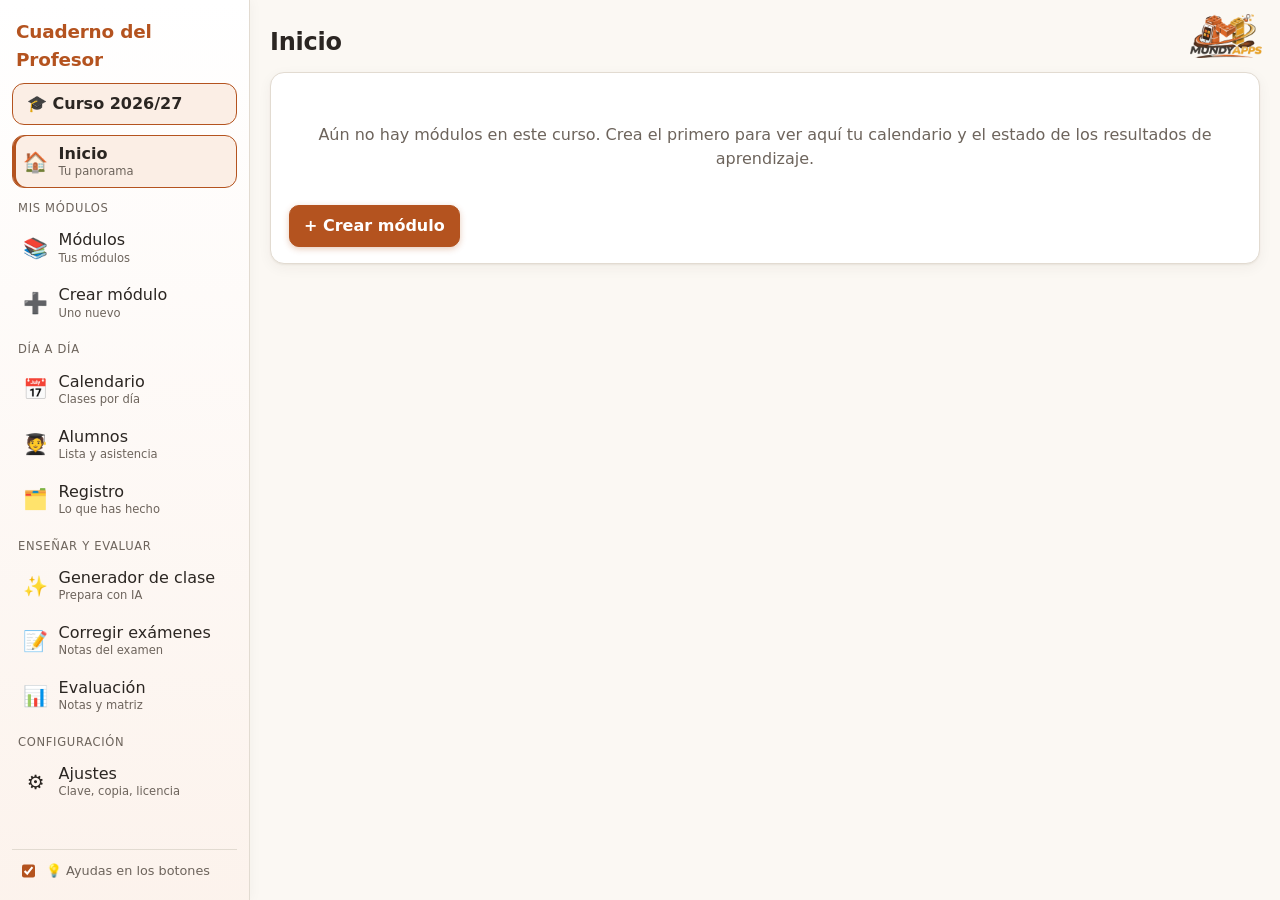
==== commit 6257ae59: "Actualiza Cuaderno del Profesor a la versión compilada 0.39.0 (fases 38 y 39) Co-Authored-By: Claude" ====
--- a/cuaderno/index.html
+++ b/cuaderno/index.html
@@ -13,8 +13,8 @@
     <link rel="icon" type="image/png" href="icons/icon-192.png" />
     <link rel="apple-touch-icon" href="icons/apple-touch-icon.png" />
     <title>Cuaderno del Profesor</title>
-    <script type="module" crossorigin src="./assets/index-_FspGTiq.js"></script>
-    <link rel="stylesheet" crossorigin href="./assets/index-BHuhGiLV.css">
+    <script type="module" crossorigin src="./assets/index-CCzi8_wE.js"></script>
+    <link rel="stylesheet" crossorigin href="./assets/index-CDj01BTz.css">
   </head>
   <body>
     <div id="root"></div>
--- a/cuaderno/assets/index-CDj01BTz.css
+++ b/cuaderno/assets/index-CDj01BTz.css
@@ -0,0 +1 @@
+:root{--fondo: #faf7f2;--superficie: #ffffff;--texto: #2b2622;--suave: #6d645c;--borde: #e2dbd1;--acento: #b4531f;--acento-fondo: #fbeee5;--ok: #2f7a3d;--aviso: #9a6200;--aviso-fondo: #fff4d6;--error: #b3261e;--error-fondo: #fde8e6}@media(prefers-color-scheme:dark){:root{--fondo: #1d1a17;--superficie: #28241f;--texto: #f1ebe3;--suave: #b3a99d;--borde: #413a32;--acento: #f0925c;--acento-fondo: #3a2a20;--ok: #7fcf8d;--aviso: #f2c45e;--aviso-fondo: #3b3115;--error: #ff9b94;--error-fondo: #44201d}}*{box-sizing:border-box}body{margin:0;background:var(--fondo);color:var(--texto);font:16px/1.45 system-ui,-apple-system,Segoe UI,sans-serif}.app{max-width:1000px;margin:0 auto;padding:0 16px 96px}.barra{display:flex;flex-wrap:wrap;align-items:center;justify-content:space-between;gap:8px;padding:14px 0;border-bottom:1px solid var(--borde);margin-bottom:16px}.barra h1{font-size:1.25rem;margin:0}nav{display:flex;flex-wrap:wrap;gap:6px}h2{margin:8px 0 12px}h3{margin:20px 0 8px}.panel>h3:first-child{margin-top:0}button{font:inherit;padding:8px 14px;border-radius:8px;border:1px solid var(--borde);background:var(--superficie);color:var(--texto);cursor:pointer;min-height:40px}button:hover:not(:disabled){border-color:var(--acento)}button:disabled{opacity:.5;cursor:not-allowed}button.activo{background:var(--acento-fondo);border-color:var(--acento)}button.primario{background:var(--acento);color:#fff;border-color:var(--acento)}button.peligro{color:var(--error)}button.icono{padding:4px 10px;min-height:36px}button.enlace{border:none;background:none;padding:0;min-height:0;color:var(--acento);text-decoration:underline}button.titulo{font-size:1.1rem;font-weight:600;text-align:left}input,textarea,select{font:inherit;padding:8px 10px;border-radius:8px;border:1px solid var(--borde);background:var(--superficie);color:var(--texto);min-height:40px;width:100%}input.num{width:84px}.campo{display:flex;flex-direction:column;gap:4px;margin-bottom:10px;font-size:.9rem;color:var(--suave)}.campo.crece{flex:1 1 200px}.con-boton{display:flex;gap:6px}.panel{background:var(--superficie);border:1px solid var(--borde);border-radius:12px;padding:14px;margin-bottom:12px}.acciones{display:flex;flex-wrap:wrap;gap:8px;margin:8px 0}.fila-titulo{display:flex;flex-wrap:wrap;justify-content:space-between;align-items:center;gap:8px}.tarjetas{list-style:none;padding:0;display:grid;grid-template-columns:repeat(auto-fill,minmax(260px,1fr));gap:12px}.tarjeta{background:var(--superficie);border:1px solid var(--borde);border-radius:12px;padding:14px}.meta{color:var(--suave);font-size:.875rem;margin:4px 0}.ok{color:var(--ok)}.meta.aviso,.aviso{color:var(--aviso)}.error{color:var(--error);background:var(--error-fondo);padding:8px 12px;border-radius:8px}.banner,.aviso-global{background:var(--aviso-fondo);color:var(--texto);border:1px solid var(--aviso);padding:10px 14px;border-radius:10px}.vacio,.cargando{color:var(--suave)}.insignia{background:var(--aviso-fondo);color:var(--aviso);border-radius:999px;padding:0 8px;font-size:.8rem}.avisos{list-style:none;padding:0;margin:0;display:grid;gap:6px}.avisos li{padding:8px 12px;border-radius:8px;background:var(--aviso-fondo)}.avisos li.error{background:var(--error-fondo)}.avisos li.info{background:var(--acento-fondo);color:var(--suave)}.fila-ra{border-top:none;padding-top:0}.fila-ra textarea{min-height:56px;resize:vertical}.peso-calculado{font-size:.9rem;color:var(--suave);white-space:nowrap}.instr{display:flex;flex-wrap:wrap;gap:6px;align-items:center;padding:6px 0}.instr .nombre{flex:1 1 200px;width:auto}.instr select{width:auto}.fila-tri{display:flex;flex-wrap:wrap;gap:10px;align-items:flex-end}.ut,.fila-ra,.criterio{display:flex;flex-wrap:wrap;gap:6px;align-items:center;padding:8px 0;border-top:1px solid var(--borde)}.ut .cod,.fila-ra .cod,.criterio .cod{width:74px}.ut .nombre,.fila-ra .nombre,.criterio .nombre{flex:1 1 220px;width:auto}.mini{display:flex;align-items:center;gap:4px;color:var(--suave);font-size:.85rem}.ras-ut summary,details summary{cursor:pointer;color:var(--acento)}.checks{display:flex;flex-wrap:wrap;gap:4px 14px;padding:6px 0}.checks input{width:auto;min-height:0}.pie-fijo{position:fixed;left:0;right:0;bottom:0;display:flex;flex-wrap:wrap;gap:8px;align-items:center;padding:10px 16px;background:var(--superficie);border-top:1px solid var(--borde)}@media(max-width:600px){.ut .cod,.fila-ra .cod{width:64px}input.num{width:72px}}.insignia.alergia{background:var(--error-fondo);color:var(--error)}.lista-alumnos,.lista-asistencia{list-style:none;padding:0;margin:8px 0}.lista-alumnos li{padding:8px 0;border-top:1px solid var(--borde);display:flex;flex-wrap:wrap;gap:8px;align-items:center}.lista-asistencia li{display:flex;flex-wrap:wrap;gap:6px 12px;align-items:center;justify-content:space-between;padding:8px 0;border-top:1px solid var(--borde)}.lista-asistencia .quien{flex:1 1 200px}.estados{display:flex;gap:6px}button.estado{min-width:44px;min-height:44px;padding:0;font-weight:600}button.estado.activo.presente{background:var(--ok);color:#fff;border-color:var(--ok)}button.estado.activo.falta{background:var(--error);color:#fff;border-color:var(--error)}button.estado.activo.justificada{background:var(--aviso);color:#fff;border-color:var(--aviso)}button.estado.activo.retraso{background:var(--acento);color:#fff;border-color:var(--acento)}.dia-chip{margin-right:8px}.dia-chip.sel{font-weight:700}.tabla-scroll{overflow-x:auto}table.resumen{border-collapse:collapse;width:100%}table.resumen th,table.resumen td{padding:6px 10px;border-top:1px solid var(--borde);text-align:right}table.resumen th:first-child,table.resumen td:first-child{text-align:left}table.resumen td:last-child{white-space:nowrap}table.cal{width:100%;border-collapse:collapse;table-layout:fixed;margin-top:8px}table.cal th{color:var(--suave);font-weight:500;padding:4px 0}table.cal td{border:1px solid var(--borde);padding:0;height:58px;vertical-align:top}table.cal td.fuera{background:var(--fondo);opacity:.6}table.cal td.sel{outline:2px solid var(--acento);outline-offset:-2px}table.cal td.hoy .num{background:var(--acento);color:#fff;border-radius:999px;padding:0 6px}button.celda{width:100%;height:100%;min-height:56px;border:none;background:none;padding:4px;text-align:left;display:flex;flex-direction:column;gap:2px}.marcas{display:flex;flex-wrap:wrap;gap:2px}.marca{font-size:.72rem;font-weight:600;padding:0 5px;border-radius:6px}.marca.teorica{background:var(--acento-fondo);color:var(--acento)}.marca.practica{background:var(--aviso-fondo);color:var(--aviso)}.mes{min-width:130px;text-align:center;text-transform:capitalize}.lista-clases{list-style:none;padding:0;margin:8px 0}.lista-clases li{padding:8px 0;border-top:1px solid var(--borde)}.form-clase{border-top:1px solid var(--borde);margin-top:8px}fieldset.checks{border:none;padding:0;margin:0 0 10px}.celda-nota{display:inline-flex;align-items:center;gap:2px}input.nota{width:64px;text-align:right;padding:6px 8px}input.nota.manual{border-color:var(--acento);background:var(--acento-fondo);font-weight:600}input.nota.invalida{border-color:var(--error)}.suspenso,input.nota.suspenso{color:var(--error)}button.deshacer{min-height:32px;padding:0 6px}table.notas th{vertical-align:bottom}table.notas td,table.notas th{white-space:nowrap}table.notas td:first-child{white-space:normal;min-width:120px}table.notas th,table.notas td{padding:6px 4px}input.nota{width:56px;padding:6px}.niveles{display:grid;grid-template-columns:repeat(auto-fit,minmax(200px,1fr));gap:8px;margin-top:8px}.fila-rubrica textarea{resize:vertical}.opciones-nivel{display:grid;grid-template-columns:repeat(auto-fit,minmax(190px,1fr));gap:8px}button.nivel{display:flex;flex-direction:column;align-items:flex-start;gap:4px;text-align:left;height:100%;padding:10px}button.nivel span{font-size:.875rem;color:var(--suave)}button.nivel.activo{background:var(--acento-fondo);border-color:var(--acento)}button.nivel.activo span{color:var(--texto)}.insignia-r{background:var(--acento);color:#fff;border-radius:6px;font-size:.72rem;font-weight:700;padding:0 5px}.rec{display:flex;flex-direction:column;align-items:flex-end;gap:2px}.ingrediente{border-top:1px solid var(--borde);padding-top:6px}.fase{border-top:1px solid var(--borde);padding:6px 0}.alergenos-resumen{border-radius:10px;padding:10px 12px;margin-top:10px}.alergenos-resumen.sin-validar{background:var(--aviso-fondo)}.alergenos-resumen.validado{background:var(--acento-fondo)}.solo-imprimir{display:none}@media print{.barra,.no-imprimir,.pie-fijo,.aviso-global{display:none!important}.solo-imprimir{display:block}body{background:#fff;color:#000}.panel{border:none;padding:0;background:#fff}textarea,input{border:none;resize:none;background:#fff;color:#000;min-height:0}details>summary{display:none}details .checks{display:none}}.pregunta{border-top:1px solid var(--borde);padding:8px 0}.opcion{display:flex;gap:8px;align-items:center;margin-bottom:4px}.lista-banco{list-style:none;padding:0;margin:8px 0}.lista-banco li{padding:8px 0;border-top:1px solid var(--borde)}.hoja-examen h1{font-size:1.3rem}.hoja-examen li{margin-bottom:10px;break-inside:avoid}.espacio-corto{height:2.5em;border-bottom:1px solid #000}.espacio-largo{height:8em;border-bottom:1px solid #000}:root{color-scheme:light dark}html{-webkit-text-size-adjust:100%}body{overscroll-behavior-y:none;-webkit-tap-highlight-color:transparent}.app{padding-left:max(16px,env(safe-area-inset-left));padding-right:max(16px,env(safe-area-inset-right));padding-bottom:calc(96px + env(safe-area-inset-bottom))}.pie-fijo{padding-bottom:calc(10px + env(safe-area-inset-bottom));padding-left:max(16px,env(safe-area-inset-left));padding-right:max(16px,env(safe-area-inset-right));z-index:10}button:focus-visible,input:focus-visible,select:focus-visible,textarea:focus-visible,summary:focus-visible{outline:2px solid var(--acento);outline-offset:2px}@media(pointer:coarse){button,select{min-height:44px}input,textarea{font-size:16px}button.enlace{min-height:36px;padding:6px 4px}}.barra{position:sticky;top:0;z-index:20;background:var(--fondo);padding-top:max(14px,env(safe-area-inset-top))}@media(max-width:760px){.barra{flex-direction:column;flex-wrap:nowrap;align-items:stretch;gap:6px}nav{min-width:0;flex-wrap:nowrap;overflow-x:auto;scrollbar-width:none;margin:0 -16px;padding:0 16px 4px}nav::-webkit-scrollbar{display:none}nav button{flex:0 0 auto;white-space:nowrap}.tarjetas{grid-template-columns:1fr}.panel{padding:12px}h2{font-size:1.25rem}}@media(min-width:900px){.app{max-width:1180px}}@media(min-width:1280px){.app{max-width:1320px}.tarjetas{grid-template-columns:repeat(auto-fill,minmax(300px,1fr))}}.tabla-scroll{-webkit-overflow-scrolling:touch;max-width:100%}table.notas th:first-child,table.notas td:first-child{position:sticky;left:0;background:var(--superficie);z-index:1}@media(prefers-reduced-motion:reduce){*{scroll-behavior:auto!important;transition:none!important;animation:none!important}}@media(display-mode:standalone){.app{padding-top:0}}input[type=checkbox],input[type=radio]{width:20px;height:20px;min-height:0;padding:0;accent-color:var(--acento);flex:0 0 auto}@media(pointer:coarse){input[type=checkbox],input[type=radio]{width:24px;height:24px}}table.matriz th.grupo{text-align:center;border-left:1px solid var(--borde)}table.matriz td,table.matriz th{text-align:center;white-space:nowrap}table.matriz tbody td:first-child,table.matriz tfoot th:first-child,table.matriz thead tr:first-child th:first-child{text-align:left;position:sticky;left:0;background:var(--superficie,#fff)}.marca.examen{background:var(--error-fondo,#fde8e8);color:var(--error,#b42318)}.seleccion .ra-sel{border:1px solid var(--borde, #ccc);border-radius:8px;padding:6px 10px;margin:6px 0}.seleccion .ra-sel summary{cursor:pointer;padding:6px 0;min-height:36px}.seleccion .check{align-items:flex-start}.plantillas{border:1px dashed var(--borde, #ccc);border-radius:8px;padding:8px 10px;margin:8px 0}label.check{display:flex;gap:8px;margin:4px 0}.origen-fondo{position:fixed;top:0;right:0;bottom:0;left:0;background:#0006;display:flex;align-items:center;justify-content:center;z-index:50;padding:16px}.origen-panel{background:var(--superficie,#fff);border-radius:12px;max-width:560px;width:100%;max-height:85vh;overflow:auto;padding:16px;box-shadow:0 8px 30px #0000004d}.origen-lineas{list-style:none;margin:8px 0 0;padding:0}.origen-lineas li{padding:4px 0}.origen-lineas li.nivel0{font-weight:600;margin-top:8px}.origen-lineas li.nivel1{padding-left:16px}.origen-lineas li.nivel2{padding-left:16px;font-size:.85em;opacity:.75}button.origen{min-width:28px;min-height:28px;padding:0 4px}button.celda-ver{background:none;border:none;color:inherit;font:inherit;cursor:pointer;padding:4px 6px;min-height:32px;border-radius:6px}button.celda-ver:hover{background:#00000012}table.matriz th.ini,table.matriz td.ini{border-left:2px solid var(--borde,#bbb)}table.matriz th.grupo{border-left:2px solid var(--borde,#bbb);border-bottom:2px solid var(--borde,#bbb);padding:8px 14px;letter-spacing:.02em}table.matriz td,table.matriz th{padding:8px 12px}table.matriz tbody tr{border-bottom:1px solid var(--borde,#ddd)}table.matriz .t0{background:#4285f41a}table.matriz .t1{background:#34a8531a}table.matriz .t2{background:#fbbc0524}table.matriz .t3{background:#ab47bc1a}table.matriz .tg{background:#7878781a}table.matriz td.suspenso button.celda-ver,table.matriz td.suspenso{color:#c62828;font-weight:600}table.matriz td.ok button.celda-ver{color:#1b5e20}table.todas-ut tfoot td,table.todas-ut tfoot th{border-top:2px solid var(--borde,#bbb)}@media print{.origen-fondo{display:none}}table.matriz thead tr:nth-child(2) th:first-child{position:static}table.matriz thead tr:nth-child(2) th.t0:first-child{background:#4285f41a}table.matriz thead tr:nth-child(2) th.t1:first-child{background:#34a8531a}table.matriz thead tr:nth-child(2) th.t2:first-child{background:#fbbc0524}table.matriz thead tr:nth-child(2) th.t3:first-child{background:#ab47bc1a}.app.con-lateral{max-width:none;margin:0;padding:0;display:grid;grid-template-columns:250px minmax(0,1fr);align-items:start}.lateral{position:sticky;top:0;height:100vh;overflow-y:auto;background:var(--superficie);border-right:1px solid var(--borde);padding:max(14px,env(safe-area-inset-top)) 12px 16px;display:flex;flex-direction:column;gap:10px;z-index:30}.lateral h1{font-size:1.1rem;margin:4px 4px 0}.lateral nav{display:flex;flex-direction:column;flex-wrap:nowrap;overflow:visible;margin:0;padding:0;gap:12px}.lateral nav button{width:100%;text-align:left;border-color:transparent;background:none;white-space:normal}.lateral nav button:hover:not(:disabled){background:var(--acento-fondo);border-color:transparent}.lateral nav button.activo{background:var(--acento-fondo);border-color:var(--acento);font-weight:600}.lateral .curso-btn{width:100%;text-align:left;background:var(--acento-fondo);border-color:var(--acento);font-weight:600}.lateral .curso-btn.activo{background:var(--acento);color:#fff}.titulo-grupo{margin:0 6px 2px;font-size:.72rem;text-transform:uppercase;letter-spacing:.06em;color:var(--suave)}.grupo-menu{display:flex;flex-direction:column;gap:2px}.contenido{padding:16px 20px 96px;min-width:0;max-width:1180px;width:100%}.barra-movil,.velo{display:none}.logo-curso{max-height:72px;max-width:220px;object-fit:contain;border:1px solid var(--borde);border-radius:8px;padding:4px;background:#fff}.boton-archivo{display:inline-flex;align-items:center;padding:8px 14px;border-radius:8px;border:1px solid var(--borde);background:var(--superficie);color:var(--texto);cursor:pointer;min-height:40px}.boton-archivo:hover{border-color:var(--acento)}.boton-archivo input{position:absolute;width:1px;height:1px;opacity:0;overflow:hidden}.lista-cursos{list-style:none;padding:0;margin:0 0 8px}.lista-cursos li{display:flex;flex-wrap:wrap;justify-content:space-between;align-items:center;gap:8px;padding:8px 0;border-top:1px solid var(--borde)}.lista-cursos li.actual{background:var(--acento-fondo);padding-left:8px;border-radius:8px}@media(max-width:900px){.app.con-lateral{display:block}.barra-movil{display:flex;align-items:center;gap:10px;position:sticky;top:0;z-index:25;background:var(--fondo);border-bottom:1px solid var(--borde);padding:max(8px,env(safe-area-inset-top)) 12px 8px}.barra-movil .meta{margin-left:auto}.hamburguesa{font-size:1.3rem;padding:4px 12px}.lateral{position:fixed;top:0;left:0;bottom:0;width:min(290px,85vw);transform:translate(-105%);transition:transform .2s ease;box-shadow:4px 0 18px #00000040}.lateral.abierto{transform:translate(0)}.velo{display:block;position:fixed;top:0;right:0;bottom:0;left:0;background:#0006;z-index:28}.contenido{padding:12px 12px 96px}}@media print{.lateral,.barra-movil,.velo{display:none!important}.app.con-lateral{display:block}.contenido{padding:0;max-width:none}}@media(min-width:901px){.pie-fijo{left:250px!important}}.cabecera-hoja{display:flex;align-items:center;gap:14px;border-bottom:1px solid #000;padding-bottom:6px;margin-bottom:10px;font-size:.85rem}.cabecera-hoja img{max-height:64px;max-width:160px;object-fit:contain}.inicio{display:grid;grid-template-columns:minmax(0,1.25fr) minmax(0,1fr);gap:0 16px;align-items:start}.ra-estados{list-style:none;padding:0;margin:8px 0 0;display:grid;grid-template-columns:repeat(auto-fill,minmax(150px,1fr));gap:8px}.ra-estado{border:2px solid var(--borde);border-radius:10px;padding:8px 10px;display:flex;flex-direction:column;gap:4px}.ra-estado.completo{border-color:var(--ok);background:color-mix(in srgb,var(--ok) 14%,var(--superficie))}.ra-estado.pendiente{border-color:var(--error);background:color-mix(in srgb,var(--error) 10%,var(--superficie))}.ra-estado .sello{font-size:.78rem;font-weight:700}.ra-estado.completo .sello{color:var(--ok)}.ra-estado.pendiente .sello{color:var(--error)}.barra-ra{height:8px;border-radius:4px;background:var(--borde);overflow:hidden}.barra-ra span{display:block;height:100%;background:var(--ok)}.ra-estado.pendiente .barra-ra span{background:var(--error)}@media(max-width:900px){.inicio{display:block}}td.aviso-falta{background:var(--aviso-fondo)!important;color:var(--aviso);font-weight:600}:root{--fondo: #fbf8f3;--radio: 14px;--sombra: 0 1px 2px rgba(60, 40, 20, .06), 0 4px 14px rgba(60, 40, 20, .05);--sombra-alta: 0 2px 4px rgba(60, 40, 20, .08), 0 10px 24px rgba(60, 40, 20, .1);--foco: rgba(180, 83, 31, .28)}@media(prefers-color-scheme:dark){:root{--fondo: #1d1a17;--sombra: 0 1px 2px rgba(0, 0, 0, .3), 0 4px 14px rgba(0, 0, 0, .25);--sombra-alta: 0 2px 4px rgba(0, 0, 0, .35), 0 10px 24px rgba(0, 0, 0, .4);--foco: rgba(240, 146, 92, .35)}}body{font-family:Segoe UI,system-ui,-apple-system,Helvetica Neue,sans-serif;line-height:1.5;-webkit-font-smoothing:antialiased}h2{font-size:1.5rem;letter-spacing:-.01em}h3{font-size:1.1rem;color:var(--texto)}button{border-radius:10px;transition:background-color .15s ease,border-color .15s ease,box-shadow .15s ease,transform .1s ease}button:hover:not(:disabled){box-shadow:0 2px 8px #3c28141a}button:active:not(:disabled){transform:translateY(1px)}button.primario{box-shadow:0 2px 6px #b4531f4d;font-weight:600}button.primario:hover:not(:disabled){filter:brightness(1.06);box-shadow:0 4px 12px #b4531f59}input,textarea,select{border-radius:10px;transition:border-color .15s ease,box-shadow .15s ease}input:focus,textarea:focus,select:focus{outline:none;border-color:var(--acento);box-shadow:0 0 0 3px var(--foco)}button:focus-visible,a:focus-visible,summary:focus-visible{outline:2px solid var(--acento);outline-offset:2px}.panel,.tarjeta{border-radius:var(--radio);box-shadow:var(--sombra)}.panel{padding:16px 18px}.tarjeta{transition:box-shadow .18s ease,transform .18s ease}.tarjeta:hover{box-shadow:var(--sombra-alta);transform:translateY(-2px)}.banner,.aviso-global{border-radius:var(--radio)}.vacio{text-align:center;padding:18px 8px;color:var(--suave)}.lateral{background:linear-gradient(180deg,var(--superficie) 0%,var(--acento-fondo) 140%);box-shadow:1px 0 12px #3c28140a}.lateral h1{font-size:1.15rem;color:var(--acento);letter-spacing:-.01em}.lateral nav button{display:flex;align-items:center;gap:10px;padding:8px 10px;border-radius:12px}.lateral nav button.activo{box-shadow:inset 3px 0 0 var(--acento)}.ico-menu{font-size:1.25rem;width:1.6rem;text-align:center;flex:none}.txt-menu{display:flex;flex-direction:column;line-height:1.2;min-width:0}.txt-menu small{font-size:.72rem;font-weight:400;color:var(--suave);margin-top:2px}.lateral .curso-btn{border-radius:12px}.ayudas-toggle{margin-top:auto;display:flex;align-items:center;gap:8px;font-size:.8rem;color:var(--suave);padding:8px 6px 0;border-top:1px solid var(--borde);cursor:pointer}.ayudas-toggle input{width:auto;min-height:0;accent-color:var(--acento)}.ayuda-burbuja{position:fixed;z-index:1000;max-width:min(320px,calc(100vw - 16px));background:var(--texto);color:var(--fondo);padding:10px 12px;border-radius:12px;box-shadow:var(--sombra-alta);font-size:.85rem;line-height:1.4;pointer-events:none;display:flex;flex-direction:column;gap:4px;animation:aparece .12s ease-out}.ayuda-burbuja strong{font-size:.9rem}@keyframes aparece{0%{opacity:0;transform:translateY(-3px)}to{opacity:1;transform:none}}@media(prefers-reduced-motion:reduce){*{transition:none!important;animation:none!important}}@media print{.ayuda-burbuja,.ayudas-toggle{display:none!important}}.ra-estado .horas-ra{display:block;margin-top:4px;font-size:.8rem}table.cal td.nolectivo,table.cal td.nolectivo .celda{background:repeating-linear-gradient(135deg,transparent 0 6px,rgba(120,100,80,.1) 6px 8px);color:var(--suave)}table.cal td.nolectivo.sel .celda{outline:2px solid var(--acento)}.nolectivo-aviso{font-style:italic}.leyenda-nolectivo{background:repeating-linear-gradient(135deg,transparent 0 4px,rgba(120,100,80,.25) 4px 6px);padding:0 6px;border-radius:4px}h4{margin:14px 0 6px;font-size:1rem}.marca-mundy{display:flex;line-height:0;-webkit-user-select:none;user-select:none;pointer-events:none}.marca-mundy img{width:auto;max-width:100%}.contenido{position:relative}.marca-mundy.en-inicio{position:absolute;top:14px;right:18px;z-index:1}.marca-mundy.en-inicio img{height:44px;opacity:.9}.marca-mundy.en-inicio~.fila-titulo{padding-right:96px}@media(max-width:900px){.marca-mundy.en-inicio{position:static;justify-content:flex-end;margin:0 0 6px}.marca-mundy.en-inicio img{height:34px}.marca-mundy.en-inicio~.fila-titulo{padding-right:0}}@media(max-width:480px){.barra-movil .meta{display:none}}.marca.con-titulo{display:block;max-width:100%;overflow:hidden;text-overflow:ellipsis;white-space:nowrap;box-sizing:border-box}table.cal td{height:74px}@media(max-width:640px){.marca.con-titulo{font-size:.66rem;padding:0 3px}table.cal td{height:66px}}@media print{.imprimible[data-ocultar~=objetivos] .sec-objetivos,.imprimible[data-ocultar~=desarrollo] .sec-desarrollo,.imprimible[data-ocultar~=materiales] .sec-materiales,.imprimible[data-ocultar~=ingredientes] .sec-ingredientes,.imprimible[data-ocultar~=pasos] .sec-pasos,.imprimible[data-ocultar~=temperaturas] .sec-temperaturas,.imprimible[data-ocultar~=nutricion] .sec-nutricion,.imprimible[data-ocultar~=escandallo] .sec-escandallo,.imprimible[data-ocultar~=alergenos] .sec-alergenos,.imprimible[data-ocultar~=notas] .sec-notas{display:none!important}}.lista-plegable{margin:8px 0}.pagina[hidden]{display:none!important}.banner.listo{border-color:var(--ok, var(--aviso))}.ficha-plan{border-top:1px solid var(--borde);padding-top:10px;margin-top:10px}.ficha-plan h4{margin:0}.hoja-plan{--hp-acento: #7a4a1e;--hp-suave: #6b5a48;--hp-borde: #dcc7a8;--hp-fondo: #faf4ea;--hp-chip: #f3dfc4;color:#1f1a14;background:#fff;font-size:10.5pt;line-height:1.4;-webkit-print-color-adjust:exact;print-color-adjust:exact}.hoja-plan h1,.hoja-plan h2,.hoja-plan h3{color:#1f1a14;margin:0}.hoja-plan h3{font-size:10.5pt;text-transform:uppercase;letter-spacing:.04em;color:var(--hp-acento);margin-bottom:4px}.hoja-plan ul,.hoja-plan ol{margin:2px 0 0;padding-left:18px}.hoja-plan p{margin:2px 0}.hp-mini{font-size:8.5pt;color:var(--hp-suave);display:block}.hp-etiqueta{display:block;font-size:7.5pt;text-transform:uppercase;letter-spacing:.06em;color:var(--hp-suave);font-weight:600}.hp-cabecera{display:flex;align-items:center;gap:14px;border-bottom:2.5px solid var(--hp-acento);padding-bottom:8px;margin-bottom:10px}.hp-cabecera img{max-height:60px;max-width:140px;object-fit:contain}.hp-centro{flex:1;min-width:0}.hp-centro h1{font-size:16pt;text-transform:uppercase;letter-spacing:.02em}.hp-sello{border:1.5px solid var(--hp-acento);background:var(--hp-fondo);border-radius:6px;padding:6px 12px;text-align:center;color:var(--hp-acento)}.hp-sello strong,.hp-sello span{display:block}.hp-datos{display:grid;grid-template-columns:repeat(4,1fr);border:1px solid var(--hp-borde);border-radius:6px;margin-bottom:10px}.hp-datos>div{padding:6px 10px;border-left:1px solid var(--hp-borde)}.hp-datos>div:first-child{border-left:none}.hp-caja{background:var(--hp-fondo);border:1px solid var(--hp-borde);border-radius:6px;padding:8px 10px;margin-bottom:10px;break-inside:avoid}.hp-dos{display:grid;grid-template-columns:1fr 1fr;gap:10px}.hp-dos>.hp-caja{margin-bottom:0}.hp-dos+*{margin-top:10px}.hp-curricular .hp-dos{margin-bottom:6px}.hp-titulo{border:1px solid var(--hp-borde);border-radius:6px;padding:6px 12px;margin-bottom:10px}.hp-titulo h2{font-size:14pt;text-transform:uppercase}.hp-seccion{margin-bottom:10px}.hp-rotulo{border-bottom:1.5px solid #1f1a14;padding-bottom:2px;margin:14px 0 8px!important;color:#1f1a14!important}.hp-tabla{width:100%;border-collapse:collapse;font-size:9.5pt}.hp-tabla th{text-align:left;font-size:8pt;text-transform:uppercase;letter-spacing:.03em;color:var(--hp-suave);border-bottom:1.5px solid var(--hp-borde);padding:3px 6px}.hp-tabla td{border-bottom:1px solid #eee3d3;padding:3px 6px;vertical-align:top}.hp-tabla tr{break-inside:avoid}.hp-num{text-align:right!important;white-space:nowrap}.hp-pre{white-space:pre-wrap}.hp-columnas{columns:2;column-gap:24px;break-inside:avoid}.hp-seccion h3{break-after:avoid}.hp-receta{border:1.5px solid var(--hp-borde);border-radius:8px;padding:10px 12px;margin-bottom:12px}.hp-receta-cab{display:flex;justify-content:space-between;gap:12px;border-bottom:1px solid var(--hp-borde);padding-bottom:6px;margin-bottom:8px}.hp-receta-cab h2{font-size:13pt}.hp-etiqueta-receta{display:inline-block;background:var(--hp-acento);color:#fff;font-size:8pt;font-weight:700;border-radius:4px;padding:1px 8px;margin-bottom:3px}.hp-alergenos{text-align:right;max-width:50%}.hp-chip{display:inline-block;background:var(--hp-chip);color:var(--hp-acento);border-radius:4px;padding:1px 6px;margin:2px 0 0 4px;font-size:8.5pt;font-weight:600}.hp-fila-titulo{display:flex;justify-content:space-between;align-items:baseline;gap:8px}.hp-costes{font-size:9pt}.hp-nutri{display:grid;grid-template-columns:repeat(3,1fr);gap:4px 8px;text-align:center}.hp-lista-simple{list-style:none;padding:0!important}.hp-pasos li{margin-bottom:3px}.hp-notas{font-size:9.5pt}.hp-avisos li{color:#8b1a1a}.hp-criterios ul{list-style:none;padding:0;display:grid;grid-template-columns:1fr 1fr;gap:3px 16px}.hp-criterios li{display:flex;justify-content:space-between;gap:8px;border-bottom:1px dotted var(--hp-borde)}.hp-peso{color:var(--hp-acento);white-space:nowrap}.hp-observaciones{break-inside:avoid}.hp-renglones{height:7.5em;border:1px solid var(--hp-borde);border-radius:6px;background:repeating-linear-gradient(to bottom,transparent 0,transparent 1.45em,#e6d6bf 1.45em,#e6d6bf calc(1.45em + 1px))}@media print{@page{size:A4;margin:12mm 12mm 14mm}.hoja-plan{display:block!important}.hp-receta{break-before:page}.hp-rotulo{break-before:page;break-after:avoid}.hp-rotulo+.hp-receta{break-before:avoid}}.alumno-editar{display:flex;align-items:center;justify-content:space-between;gap:8px;white-space:nowrap}.alumno-editar button.mini{min-height:28px;padding:0 8px;font-size:.8rem}.celda-con-boton{display:inline-flex;align-items:center;gap:4px;white-space:nowrap}.celda-con-boton button.mini{min-height:28px;padding:0 8px;font-size:.8rem}button.pliegue{font-weight:700;text-decoration:none}table.matriz.matriz-eval th,table.matriz.matriz-eval td,table.matriz.notas-ut th,table.matriz.notas-ut td,table.matriz.matriz-final th,table.matriz.matriz-final td{padding:6px 8px}table.matriz.matriz-eval tbody td:first-child,table.matriz.notas-ut tbody td:first-child,table.matriz.matriz-final tbody td:first-child,table.matriz.matriz-eval thead tr:first-child th:first-child,table.matriz.notas-ut thead tr:first-child th:first-child,table.matriz.matriz-final thead tr:first-child th:first-child{position:static}table.matriz.matriz-eval tbody td:nth-child(2),table.matriz.notas-ut tbody td:nth-child(2),table.matriz.matriz-final tbody td:nth-child(2),table.matriz.matriz-eval thead tr:first-child th:nth-child(2),table.matriz.notas-ut thead tr:first-child th:nth-child(2),table.matriz.matriz-final thead tr:first-child th:nth-child(2){position:sticky;left:0;z-index:1;background:var(--superficie, #fff);text-align:left;box-shadow:2px 0 0 var(--borde, #ddd)}table.matriz.matriz-eval thead tr:nth-child(3) th:first-child{position:static}table.matriz.matriz-eval thead tr:nth-child(3) th.t0:first-child{background:#4285f41a}table.matriz.matriz-eval thead tr:nth-child(3) th.t1:first-child{background:#34a8531a}table.matriz.matriz-eval thead tr:nth-child(3) th.t2:first-child{background:#fbbc0524}table.matriz.matriz-eval thead tr:nth-child(3) th.t3:first-child{background:#ab47bc1a}table.matriz td.ok>strong,table.matriz td.ok{color:#1b5e20}.detalle-alumno{max-width:820px}.detalle-trimestre{border-top:1px solid var(--borde, #ddd);margin-top:12px;padding-top:8px}.detalle-trimestre h4{margin:4px 0 8px}.detalle-ra{display:inline-block;margin-right:14px}.detalle-alumno span.suspenso button.celda-ver{color:#c62828;font-weight:600}.detalle-alumno span.ok button.celda-ver{color:#1b5e20}@media print{.alumno-editar button,.celda-con-boton button.mini{display:none}}select.sel-alumno.evaluado{border-color:#2e7d32;background:#2e7d3214}select.sel-alumno.pendiente{border-color:#ef6c00;background:#ef6c0014}option.evaluado{color:#1b5e20;background:#e8f5e9}option.pendiente{color:#b45309;background:#fff3e0}button.enlace.evaluado{color:#1b5e20}button.enlace.pendiente{color:#b45309}.asistencia-rubrica{display:flex;flex-wrap:wrap;align-items:center;gap:6px;margin:8px 0}.asistencia-rubrica button.asis{min-height:36px;padding:0 12px}.asistencia-rubrica button.asis.activo.presente{background:#e8f5e9;border-color:#2e7d32;color:#1b5e20;font-weight:700}.asistencia-rubrica button.asis.activo.falta{background:#ffebee;border-color:#c62828;color:#c62828;font-weight:700}.asistencia-rubrica button.asis.activo.justificada{background:#e3f2fd;border-color:#1565c0;color:#0d47a1;font-weight:700}.asistencia-rubrica button.asis.activo.retraso{background:#fff3e0;border-color:#ef6c00;color:#b45309;font-weight:700}.atajos button.atajo{min-height:36px}table.rubrica-eval{width:100%;table-layout:fixed;min-width:720px}table.rubrica-eval th:first-child{width:28%;text-align:left;vertical-align:top}table.rubrica-eval td{padding:4px;vertical-align:stretch}table.rubrica-eval thead th{text-align:center}button.celda-nivel{width:100%;min-height:64px;height:100%;text-align:left;font-size:.85rem;padding:8px;color:var(--suave);white-space:normal}button.celda-nivel.activo{color:var(--texto);font-weight:600}button.celda-nivel.activo.n0{background:#e8f5e9;border:2px solid #2e7d32}button.celda-nivel.activo.n1{background:#f1f8e9;border:2px solid #7cb342}button.celda-nivel.activo.n2{background:#fff8e1;border:2px solid #f9a825}button.celda-nivel.activo.n3{background:#ffebee;border:2px solid #c62828}table.rubrica-eval.bloqueada{opacity:.5}.dialogo-ia-manual{max-width:720px}.dialogo-ia-manual textarea{width:100%;margin-top:6px;font-family:inherit}.pasos-ia{padding-left:20px;display:flex;flex-direction:column;gap:12px}.pasos-ia details{margin-top:6px}.velocidad-ia{border:1px solid var(--borde);border-radius:10px;padding:10px 12px;margin:0 0 10px}.velocidad-ia legend{color:var(--suave);font-size:.9rem;padding:0 4px}.opciones-velocidad{display:grid;grid-template-columns:repeat(auto-fit,minmax(190px,1fr));gap:8px}.opcion-velocidad{display:flex;flex-direction:column;gap:2px;border:1px solid var(--borde);border-radius:10px;padding:10px;cursor:pointer}.opcion-velocidad.activo{border-color:var(--acento);background:var(--acento-fondo)}.opcion-velocidad input{width:auto;min-height:0;align-self:flex-start}.reloj-ia{position:fixed;right:16px;bottom:16px;z-index:60;display:flex;gap:10px;align-items:flex-start;max-width:min(360px,calc(100vw - 32px));background:var(--superficie);border:2px solid var(--acento);border-radius:12px;padding:10px 14px;box-shadow:0 6px 20px #0000002e}.reloj-ia-giro{display:inline-block;animation:reloj-ia-giro 2s linear infinite}@keyframes reloj-ia-giro{to{transform:rotate(360deg)}}@media(prefers-reduced-motion:reduce){.reloj-ia-giro{animation:none}}.instr .origen-instr{flex:1 1 220px;margin:0}button.volver,button.flecha-nav{font-weight:600;min-height:44px;padding:8px 16px;border:2px solid var(--acento);color:var(--acento);background:var(--superficie)}button.volver:hover:not(:disabled),button.flecha-nav:hover:not(:disabled){background:var(--acento-fondo)}button.flecha-nav:disabled{border-color:var(--borde);color:var(--suave);opacity:.6}.pestanas-grandes button{min-height:46px;font-weight:600;padding:8px 18px}.resaltado,tr.resaltado td{outline:3px solid var(--acento);outline-offset:-3px;background:var(--acento-fondo);transition:background .6s}@media(max-width:560px){button.flecha-nav{padding:8px 10px}}button.celda-ver.nota{min-width:56px;text-align:right;border:1px dashed var(--borde);text-decoration:underline dotted;text-underline-offset:3px}button.celda-ver.nota.manual{border:1px solid var(--acento);background:var(--acento-fondo);font-weight:600}button.celda-ver.nota.suspenso{color:var(--error);font-weight:600}.editar-nota{margin-top:12px}.origen-panel .volver{margin:6px 0}.aviso-panel{border-color:var(--aviso);background:var(--aviso-fondo)}.horas-ra{margin:8px 0}.horas-ra ul{margin:6px 0;padding-left:20px}.bloqueo-faltas{border:2px solid var(--error);background:var(--error-fondo);border-radius:10px;padding:10px 12px;margin:8px 0}.vista-previa{position:fixed;top:0;right:0;bottom:0;left:0;z-index:80;background:var(--fondo);display:flex;flex-direction:column}.vp-barra{display:flex;flex-wrap:wrap;gap:8px;align-items:center;justify-content:space-between;padding:10px 16px;border-bottom:1px solid var(--borde);background:var(--superficie)}.vp-titulo{font-size:1rem}.vp-ayuda{padding:0 16px}.vp-fondo{flex:1;overflow:auto;background:#8a8178;padding:20px 12px}.vp-hoja{background:#fff;color:#1f1a14;width:210mm;max-width:100%;min-height:297mm;margin:0 auto;padding:12mm;box-sizing:border-box;box-shadow:0 6px 24px #00000059}.vista-previa .solo-imprimir{display:block}body.vista-previa-abierta{overflow:hidden}@media print{body.vista-previa-abierta #root{display:none!important}body.vista-previa-abierta .vista-previa{position:static;display:block;background:#fff}.vp-barra,.vp-ayuda{display:none!important}.vp-fondo{background:#fff;padding:0;overflow:visible}.vp-hoja{width:auto;min-height:0;padding:0;box-shadow:none}}.hp-foto{max-width:46mm;max-height:36mm;object-fit:cover;border-radius:6px;border:1px solid var(--hp-borde)}.raciones-panel{display:flex;flex-wrap:wrap;gap:16px;align-items:flex-end}.harinas{margin:8px 0}button.chip{min-height:36px;padding:4px 10px;border-radius:18px;font-size:.88rem}button.chip.activo,.chip-alergeno.activo{border-color:var(--acento);background:var(--acento-fondo);font-weight:600}.alergenos-iconos{display:flex;flex-wrap:wrap;gap:6px;margin:6px 0}.chip-alergeno{min-height:32px;padding:2px 10px;border-radius:16px;font-size:.82rem;border:1px solid var(--borde);background:var(--superficie)}.chip-alergeno.estatico{display:inline-block;margin:2px}.cantidad-num{display:flex;gap:6px}.cantidad-num select{min-width:70px}.base-100{align-self:center}.resumen-escandallo{display:grid;grid-template-columns:repeat(auto-fit,minmax(150px,1fr));gap:10px;align-items:end}.resumen-escandallo>div{display:flex;flex-direction:column}.foto-producto img{max-width:260px;max-height:200px;object-fit:cover;border-radius:10px;display:block;margin:6px 0}.modos-receta{display:flex;flex-wrap:wrap;gap:6px;margin-bottom:10px}.modos-receta button{min-height:48px;font-weight:600}.miniatura{width:100%;max-height:140px;object-fit:cover;border-radius:8px}.num-paso{display:inline-flex;align-items:center;justify-content:center;width:1.7em;height:1.7em;border-radius:50%;background:var(--acento);color:#fff;font-size:.85em;margin-right:6px}.paso>summary{cursor:pointer}.horas-ra-lista{margin:6px 0 10px;padding-left:20px}.horas-ra-lista li.aviso{color:var(--error)}.subpanel{border-style:dashed}.receta-clase{border-top:1px solid var(--borde);padding:10px 0}.receta-clase .acciones .chip{min-height:32px}.galeria{list-style:none;padding:0;margin:8px 0 16px;display:grid;grid-template-columns:repeat(auto-fill,minmax(150px,1fr));gap:10px}.galeria li{display:flex;flex-direction:column;gap:4px;min-width:0}.galeria .foto{padding:0;border:1px solid var(--borde);border-radius:10px;overflow:hidden;background:none;aspect-ratio:4 / 3;cursor:pointer}.galeria .foto img{width:100%;height:100%;object-fit:cover;display:block}.galeria .foto:hover,.galeria .foto:focus-visible{outline:2px solid var(--acento)}.galeria input{width:100%;min-width:0}.galeria .meta{overflow:hidden;text-overflow:ellipsis;white-space:nowrap}.selector-galeria{max-width:760px}.foto-grande{position:fixed;top:0;right:0;bottom:0;left:0;z-index:90;background:#000000d9;display:flex;flex-direction:column;align-items:center;justify-content:center;padding:16px;gap:8px}.foto-grande img{max-width:100%;max-height:82vh;border-radius:8px}.foto-grande p{color:#fff;margin:0;display:flex;gap:10px;align-items:center}@media print{.foto-grande{display:none}}:root{--e-gris: #8a8178;--e-gris-fondo: #f3f1ee;--e-azul: #2f65a8;--e-azul-fondo: #eaf1fb;--e-ambar: #b07400;--e-ambar-fondo: #fff4d9;--e-verde: #2f7a3d;--e-verde-fondo: #e8f5ea}@media(prefers-color-scheme:dark){:root{--e-gris: #a39a90;--e-gris-fondo: #2a2622;--e-azul: #7fb0ec;--e-azul-fondo: #1c2735;--e-ambar: #f0b84a;--e-ambar-fondo: #33291a;--e-verde: #7cc98a;--e-verde-fondo: #1d2e21}}.rejilla-tarjetas{list-style:none;padding:0;margin:8px 0;display:grid;grid-template-columns:repeat(auto-fill,minmax(290px,1fr));gap:14px}.tarjeta-vis{--e: var(--acento);--e-fondo: var(--acento-fondo);display:flex;flex-direction:column;gap:6px;padding:14px;border:2px solid var(--e);border-radius:var(--radio, 14px);background:var(--superficie);box-shadow:var(--sombra);cursor:pointer;min-width:0;transition:box-shadow .15s,transform .15s}.tarjeta-vis:hover{box-shadow:var(--sombra-alta);transform:translateY(-1px)}.tarjeta-vis:focus-within{box-shadow:var(--sombra-alta)}.tarjeta-vis .titulo-tarjeta:focus-visible{outline:3px solid var(--foco);outline-offset:2px;border-radius:4px}.tarjeta-vis.estado-futura{--e: var(--e-gris);--e-fondo: var(--e-gris-fondo)}.tarjeta-vis.estado-sinEvaluar{--e: var(--e-azul);--e-fondo: var(--e-azul-fondo)}.tarjeta-vis.estado-parcial{--e: var(--e-ambar);--e-fondo: var(--e-ambar-fondo)}.tarjeta-vis.estado-evaluada{--e: var(--e-verde);--e-fondo: var(--e-verde-fondo)}.tarjeta-vis.estado-receta,.tarjeta-vis.estado-examen{--e: var(--borde)}.caja-fecha{display:flex;gap:12px;align-items:center;padding:10px 12px;border-radius:10px;background:var(--e-fondo);border:1px solid var(--e)}.estado-receta .caja-fecha,.estado-examen .caja-fecha{border-color:var(--borde);background:var(--acento-fondo)}.caja-fecha .ico-fecha{font-size:1.6rem;line-height:1}.caja-fecha>div{display:flex;flex-direction:column;gap:2px;min-width:0}.caja-fecha strong{line-height:1.25}.chip-estado{align-self:flex-start;font-size:.82rem;font-weight:600;padding:2px 10px;border-radius:999px;color:var(--e);background:var(--e-fondo);border:1px solid var(--e)}.tarjeta-vis .titulo-tarjeta{all:unset;cursor:pointer;font-weight:700;color:var(--texto);font-size:1.02rem;text-transform:uppercase;letter-spacing:.02em;overflow-wrap:anywhere}.tarjeta-vis .meta.corta{margin:0;display:-webkit-box;-webkit-line-clamp:2;-webkit-box-orient:vertical;overflow:hidden}.tarjeta-vis .acciones{margin-top:auto;padding-top:6px}.tarjeta-vis .acciones .primario{background:var(--e);border-color:var(--e);color:var(--superficie)}.estado-receta .acciones .primario,.estado-examen .acciones .primario{background:var(--acento)}.foto-tarjeta{aspect-ratio:16 / 9;border-radius:10px;overflow:hidden;background:var(--acento-fondo);display:flex;align-items:center;justify-content:center;font-size:2.4rem}.foto-tarjeta img{width:100%;height:100%;object-fit:cover;display:block}.alergenos-tarjeta{margin:0;font-size:1.1rem;display:flex;flex-wrap:wrap;gap:2px 4px;align-items:center}.leyenda-estados{display:flex;flex-wrap:wrap;gap:6px;margin:4px 0 0}@media(max-width:480px){.rejilla-tarjetas{grid-template-columns:1fr}}.chip-estado.estado-futura{--e: var(--e-gris);--e-fondo: var(--e-gris-fondo)}.chip-estado.estado-sinEvaluar{--e: var(--e-azul);--e-fondo: var(--e-azul-fondo)}.chip-estado.estado-parcial{--e: var(--e-ambar);--e-fondo: var(--e-ambar-fondo)}.chip-estado.estado-evaluada{--e: var(--e-verde);--e-fondo: var(--e-verde-fondo)}
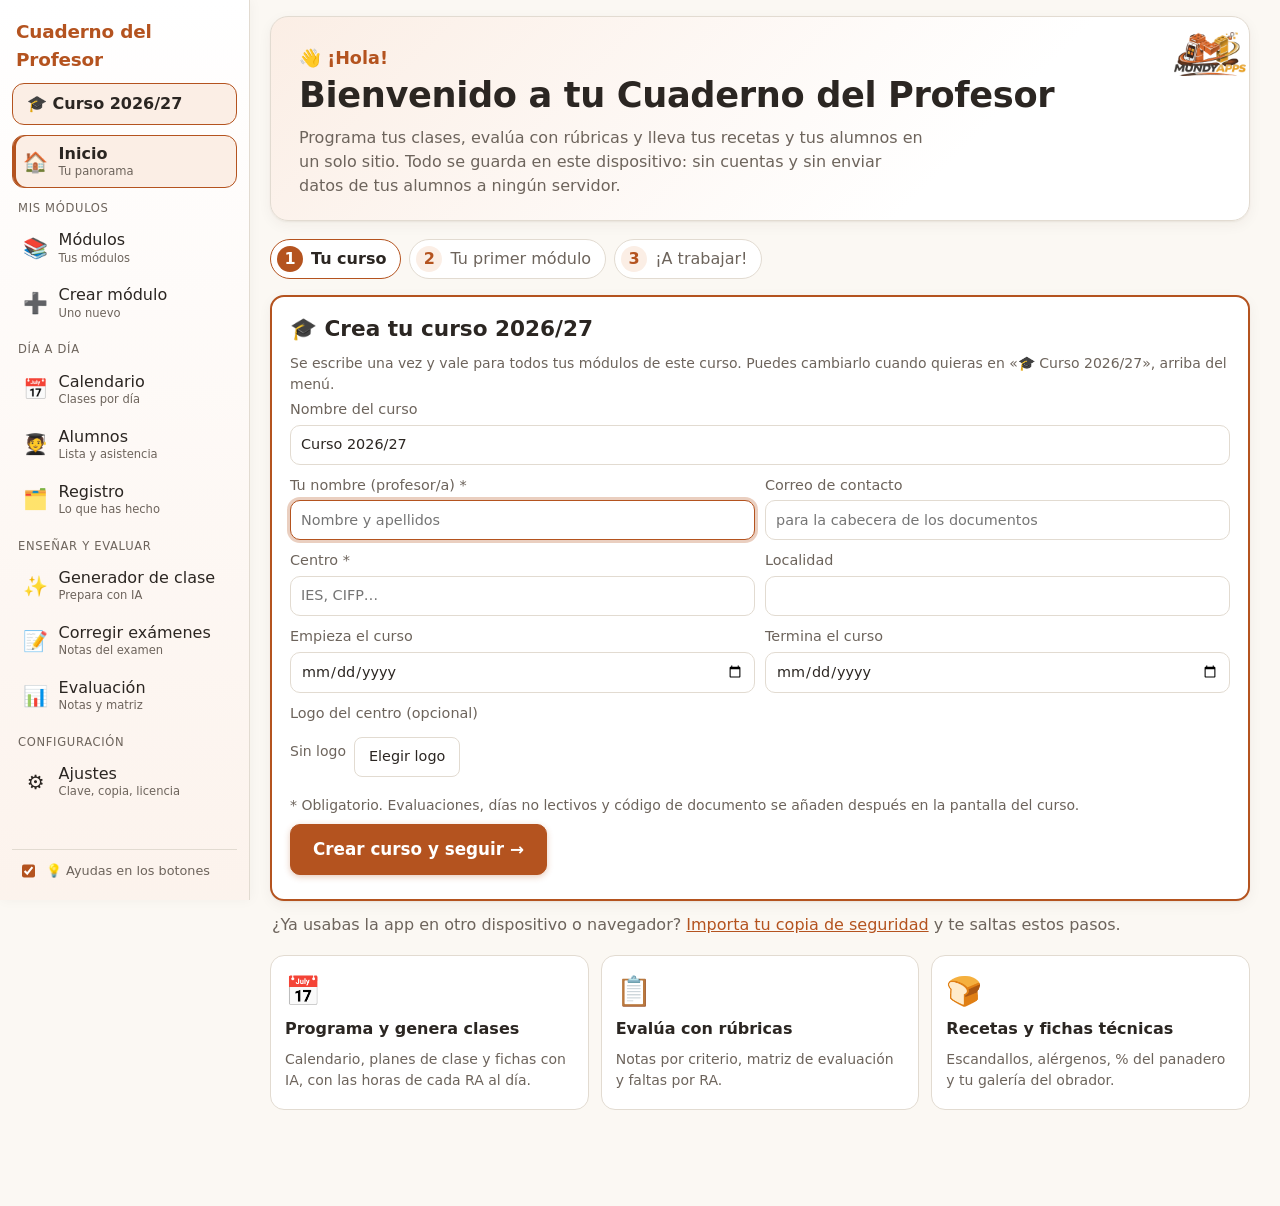
==== commit 9af5b86d: "Actualiza Cuaderno del Profesor a la versión compilada 0.43.0 (fases 40 a 43) Co-Authored-By: Claude" ====
--- a/cuaderno/index.html
+++ b/cuaderno/index.html
@@ -13,8 +13,8 @@
     <link rel="icon" type="image/png" href="icons/icon-192.png" />
     <link rel="apple-touch-icon" href="icons/apple-touch-icon.png" />
     <title>Cuaderno del Profesor</title>
-    <script type="module" crossorigin src="./assets/index-CCzi8_wE.js"></script>
-    <link rel="stylesheet" crossorigin href="./assets/index-CDj01BTz.css">
+    <script type="module" crossorigin src="./assets/index-BKgOkccg.js"></script>
+    <link rel="stylesheet" crossorigin href="./assets/index-CUF_PI46.css">
   </head>
   <body>
     <div id="root"></div>
--- a/cuaderno/assets/index-CUF_PI46.css
+++ b/cuaderno/assets/index-CUF_PI46.css
@@ -0,0 +1 @@
+:root{--fondo: #faf7f2;--superficie: #ffffff;--texto: #2b2622;--suave: #6d645c;--borde: #e2dbd1;--acento: #b4531f;--acento-fondo: #fbeee5;--ok: #2f7a3d;--aviso: #9a6200;--aviso-fondo: #fff4d6;--error: #b3261e;--error-fondo: #fde8e6}@media(prefers-color-scheme:dark){:root{--fondo: #1d1a17;--superficie: #28241f;--texto: #f1ebe3;--suave: #b3a99d;--borde: #413a32;--acento: #f0925c;--acento-fondo: #3a2a20;--ok: #7fcf8d;--aviso: #f2c45e;--aviso-fondo: #3b3115;--error: #ff9b94;--error-fondo: #44201d}}*{box-sizing:border-box}body{margin:0;background:var(--fondo);color:var(--texto);font:16px/1.45 system-ui,-apple-system,Segoe UI,sans-serif}.app{max-width:1000px;margin:0 auto;padding:0 16px 96px}.barra{display:flex;flex-wrap:wrap;align-items:center;justify-content:space-between;gap:8px;padding:14px 0;border-bottom:1px solid var(--borde);margin-bottom:16px}.barra h1{font-size:1.25rem;margin:0}nav{display:flex;flex-wrap:wrap;gap:6px}h2{margin:8px 0 12px}h3{margin:20px 0 8px}.panel>h3:first-child{margin-top:0}button{font:inherit;padding:8px 14px;border-radius:8px;border:1px solid var(--borde);background:var(--superficie);color:var(--texto);cursor:pointer;min-height:40px}button:hover:not(:disabled){border-color:var(--acento)}button:disabled{opacity:.5;cursor:not-allowed}button.activo{background:var(--acento-fondo);border-color:var(--acento)}button.primario{background:var(--acento);color:#fff;border-color:var(--acento)}button.peligro{color:var(--error)}button.icono{padding:4px 10px;min-height:36px}button.enlace{border:none;background:none;padding:0;min-height:0;color:var(--acento);text-decoration:underline}button.titulo{font-size:1.1rem;font-weight:600;text-align:left}input,textarea,select{font:inherit;padding:8px 10px;border-radius:8px;border:1px solid var(--borde);background:var(--superficie);color:var(--texto);min-height:40px;width:100%}input.num{width:84px}.campo{display:flex;flex-direction:column;gap:4px;margin-bottom:10px;font-size:.9rem;color:var(--suave)}.campo.crece{flex:1 1 200px}.con-boton{display:flex;gap:6px}.panel{background:var(--superficie);border:1px solid var(--borde);border-radius:12px;padding:14px;margin-bottom:12px}.acciones{display:flex;flex-wrap:wrap;gap:8px;margin:8px 0}.fila-titulo{display:flex;flex-wrap:wrap;justify-content:space-between;align-items:center;gap:8px}.tarjetas{list-style:none;padding:0;display:grid;grid-template-columns:repeat(auto-fill,minmax(260px,1fr));gap:12px}.tarjeta{background:var(--superficie);border:1px solid var(--borde);border-radius:12px;padding:14px}.meta{color:var(--suave);font-size:.875rem;margin:4px 0}.ok{color:var(--ok)}.meta.aviso,.aviso{color:var(--aviso)}.error{color:var(--error);background:var(--error-fondo);padding:8px 12px;border-radius:8px}.banner,.aviso-global{background:var(--aviso-fondo);color:var(--texto);border:1px solid var(--aviso);padding:10px 14px;border-radius:10px}.vacio,.cargando{color:var(--suave)}.insignia{background:var(--aviso-fondo);color:var(--aviso);border-radius:999px;padding:0 8px;font-size:.8rem}.avisos{list-style:none;padding:0;margin:0;display:grid;gap:6px}.avisos li{padding:8px 12px;border-radius:8px;background:var(--aviso-fondo)}.avisos li.error{background:var(--error-fondo)}.avisos li.info{background:var(--acento-fondo);color:var(--suave)}.fila-ra{border-top:none;padding-top:0}.fila-ra textarea{min-height:56px;resize:vertical}.peso-calculado{font-size:.9rem;color:var(--suave);white-space:nowrap}.instr{display:flex;flex-wrap:wrap;gap:6px;align-items:center;padding:6px 0}.instr .nombre{flex:1 1 200px;width:auto}.instr select{width:auto}.fila-tri{display:flex;flex-wrap:wrap;gap:10px;align-items:flex-end}.ut,.fila-ra,.criterio{display:flex;flex-wrap:wrap;gap:6px;align-items:center;padding:8px 0;border-top:1px solid var(--borde)}.ut .cod,.fila-ra .cod,.criterio .cod{width:74px}.ut .nombre,.fila-ra .nombre,.criterio .nombre{flex:1 1 220px;width:auto}.mini{display:flex;align-items:center;gap:4px;color:var(--suave);font-size:.85rem}.ras-ut summary,details summary{cursor:pointer;color:var(--acento)}.checks{display:flex;flex-wrap:wrap;gap:4px 14px;padding:6px 0}.checks input{width:auto;min-height:0}.pie-fijo{position:fixed;left:0;right:0;bottom:0;display:flex;flex-wrap:wrap;gap:8px;align-items:center;padding:10px 16px;background:var(--superficie);border-top:1px solid var(--borde)}@media(max-width:600px){.ut .cod,.fila-ra .cod{width:64px}input.num{width:72px}}.insignia.alergia{background:var(--error-fondo);color:var(--error)}.lista-alumnos,.lista-asistencia{list-style:none;padding:0;margin:8px 0}.lista-alumnos li{padding:8px 0;border-top:1px solid var(--borde);display:flex;flex-wrap:wrap;gap:8px;align-items:center}.lista-asistencia li{display:flex;flex-wrap:wrap;gap:6px 12px;align-items:center;justify-content:space-between;padding:8px 0;border-top:1px solid var(--borde)}.lista-asistencia .quien{flex:1 1 200px}.estados{display:flex;gap:6px}button.estado{min-width:44px;min-height:44px;padding:0;font-weight:600}button.estado.activo.presente{background:var(--ok);color:#fff;border-color:var(--ok)}button.estado.activo.falta{background:var(--error);color:#fff;border-color:var(--error)}button.estado.activo.justificada{background:var(--aviso);color:#fff;border-color:var(--aviso)}button.estado.activo.retraso{background:var(--acento);color:#fff;border-color:var(--acento)}.dia-chip{margin-right:8px}.dia-chip.sel{font-weight:700}.tabla-scroll{overflow-x:auto}table.resumen{border-collapse:collapse;width:100%}table.resumen th,table.resumen td{padding:6px 10px;border-top:1px solid var(--borde);text-align:right}table.resumen th:first-child,table.resumen td:first-child{text-align:left}table.resumen td:last-child{white-space:nowrap}table.cal{width:100%;border-collapse:collapse;table-layout:fixed;margin-top:8px}table.cal th{color:var(--suave);font-weight:500;padding:4px 0}table.cal td{border:1px solid var(--borde);padding:0;height:58px;vertical-align:top}table.cal td.fuera{background:var(--fondo);opacity:.6}table.cal td.sel{outline:2px solid var(--acento);outline-offset:-2px}table.cal td.hoy .num{background:var(--acento);color:#fff;border-radius:999px;padding:0 6px}button.celda{width:100%;height:100%;min-height:56px;border:none;background:none;padding:4px;text-align:left;display:flex;flex-direction:column;gap:2px}.marcas{display:flex;flex-wrap:wrap;gap:2px}.marca{font-size:.72rem;font-weight:600;padding:0 5px;border-radius:6px}.marca.teorica{background:var(--acento-fondo);color:var(--acento)}.marca.practica{background:var(--aviso-fondo);color:var(--aviso)}.mes{min-width:130px;text-align:center;text-transform:capitalize}.lista-clases{list-style:none;padding:0;margin:8px 0}.lista-clases li{padding:8px 0;border-top:1px solid var(--borde)}.form-clase{border-top:1px solid var(--borde);margin-top:8px}fieldset.checks{border:none;padding:0;margin:0 0 10px}.celda-nota{display:inline-flex;align-items:center;gap:2px}input.nota{width:64px;text-align:right;padding:6px 8px}input.nota.manual{border-color:var(--acento);background:var(--acento-fondo);font-weight:600}input.nota.invalida{border-color:var(--error)}.suspenso,input.nota.suspenso{color:var(--error)}button.deshacer{min-height:32px;padding:0 6px}table.notas th{vertical-align:bottom}table.notas td,table.notas th{white-space:nowrap}table.notas td:first-child{white-space:normal;min-width:120px}table.notas th,table.notas td{padding:6px 4px}input.nota{width:56px;padding:6px}.niveles{display:grid;grid-template-columns:repeat(auto-fit,minmax(200px,1fr));gap:8px;margin-top:8px}.fila-rubrica textarea{resize:vertical}.opciones-nivel{display:grid;grid-template-columns:repeat(auto-fit,minmax(190px,1fr));gap:8px}button.nivel{display:flex;flex-direction:column;align-items:flex-start;gap:4px;text-align:left;height:100%;padding:10px}button.nivel span{font-size:.875rem;color:var(--suave)}button.nivel.activo{background:var(--acento-fondo);border-color:var(--acento)}button.nivel.activo span{color:var(--texto)}.insignia-r{background:var(--acento);color:#fff;border-radius:6px;font-size:.72rem;font-weight:700;padding:0 5px}.rec{display:flex;flex-direction:column;align-items:flex-end;gap:2px}.ingrediente{border-top:1px solid var(--borde);padding-top:6px}.fase{border-top:1px solid var(--borde);padding:6px 0}.alergenos-resumen{border-radius:10px;padding:10px 12px;margin-top:10px}.alergenos-resumen.sin-validar{background:var(--aviso-fondo)}.alergenos-resumen.validado{background:var(--acento-fondo)}.solo-imprimir{display:none}@media print{.barra,.no-imprimir,.pie-fijo,.aviso-global{display:none!important}.solo-imprimir{display:block}body{background:#fff;color:#000}.panel{border:none;padding:0;background:#fff}textarea,input{border:none;resize:none;background:#fff;color:#000;min-height:0}details>summary{display:none}details .checks{display:none}}.pregunta{border-top:1px solid var(--borde);padding:8px 0}.opcion{display:flex;gap:8px;align-items:center;margin-bottom:4px}.lista-banco{list-style:none;padding:0;margin:8px 0}.lista-banco li{padding:8px 0;border-top:1px solid var(--borde)}.hoja-examen h1{font-size:1.3rem}.hoja-examen li{margin-bottom:10px;break-inside:avoid}.espacio-corto{height:2.5em;border-bottom:1px solid #000}.espacio-largo{height:8em;border-bottom:1px solid #000}:root{color-scheme:light dark}html{-webkit-text-size-adjust:100%}body{overscroll-behavior-y:none;-webkit-tap-highlight-color:transparent}.app{padding-left:max(16px,env(safe-area-inset-left));padding-right:max(16px,env(safe-area-inset-right));padding-bottom:calc(96px + env(safe-area-inset-bottom))}.pie-fijo{padding-bottom:calc(10px + env(safe-area-inset-bottom));padding-left:max(16px,env(safe-area-inset-left));padding-right:max(16px,env(safe-area-inset-right));z-index:10}button:focus-visible,input:focus-visible,select:focus-visible,textarea:focus-visible,summary:focus-visible{outline:2px solid var(--acento);outline-offset:2px}@media(pointer:coarse){button,select{min-height:44px}input,textarea{font-size:16px}button.enlace{min-height:36px;padding:6px 4px}}.barra{position:sticky;top:0;z-index:20;background:var(--fondo);padding-top:max(14px,env(safe-area-inset-top))}@media(max-width:760px){.barra{flex-direction:column;flex-wrap:nowrap;align-items:stretch;gap:6px}nav{min-width:0;flex-wrap:nowrap;overflow-x:auto;scrollbar-width:none;margin:0 -16px;padding:0 16px 4px}nav::-webkit-scrollbar{display:none}nav button{flex:0 0 auto;white-space:nowrap}.tarjetas{grid-template-columns:1fr}.panel{padding:12px}h2{font-size:1.25rem}}@media(min-width:900px){.app{max-width:1180px}}@media(min-width:1280px){.app{max-width:1320px}.tarjetas{grid-template-columns:repeat(auto-fill,minmax(300px,1fr))}}.tabla-scroll{-webkit-overflow-scrolling:touch;max-width:100%}table.notas th:first-child,table.notas td:first-child{position:sticky;left:0;background:var(--superficie);z-index:1}@media(prefers-reduced-motion:reduce){*{scroll-behavior:auto!important;transition:none!important;animation:none!important}}@media(display-mode:standalone){.app{padding-top:0}}input[type=checkbox],input[type=radio]{width:20px;height:20px;min-height:0;padding:0;accent-color:var(--acento);flex:0 0 auto}@media(pointer:coarse){input[type=checkbox],input[type=radio]{width:24px;height:24px}}table.matriz th.grupo{text-align:center;border-left:1px solid var(--borde)}table.matriz td,table.matriz th{text-align:center;white-space:nowrap}table.matriz tbody td:first-child,table.matriz tfoot th:first-child,table.matriz thead tr:first-child th:first-child{text-align:left;position:sticky;left:0;background:var(--superficie,#fff)}.marca.examen{background:var(--error-fondo,#fde8e8);color:var(--error,#b42318)}.seleccion .ra-sel{border:1px solid var(--borde, #ccc);border-radius:8px;padding:6px 10px;margin:6px 0}.seleccion .ra-sel summary{cursor:pointer;padding:6px 0;min-height:36px}.seleccion .check{align-items:flex-start}.plantillas{border:1px dashed var(--borde, #ccc);border-radius:8px;padding:8px 10px;margin:8px 0}label.check{display:flex;gap:8px;margin:4px 0}.origen-fondo{position:fixed;top:0;right:0;bottom:0;left:0;background:#0006;display:flex;align-items:center;justify-content:center;z-index:50;padding:16px}.origen-panel{background:var(--superficie,#fff);border-radius:12px;max-width:560px;width:100%;max-height:85vh;overflow:auto;padding:16px;box-shadow:0 8px 30px #0000004d}.origen-lineas{list-style:none;margin:8px 0 0;padding:0}.origen-lineas li{padding:4px 0}.origen-lineas li.nivel0{font-weight:600;margin-top:8px}.origen-lineas li.nivel1{padding-left:16px}.origen-lineas li.nivel2{padding-left:16px;font-size:.85em;opacity:.75}button.origen{min-width:28px;min-height:28px;padding:0 4px}button.celda-ver{background:none;border:none;color:inherit;font:inherit;cursor:pointer;padding:4px 6px;min-height:32px;border-radius:6px}button.celda-ver:hover{background:#00000012}table.matriz th.ini,table.matriz td.ini{border-left:2px solid var(--borde,#bbb)}table.matriz th.grupo{border-left:2px solid var(--borde,#bbb);border-bottom:2px solid var(--borde,#bbb);padding:8px 14px;letter-spacing:.02em}table.matriz td,table.matriz th{padding:8px 12px}table.matriz tbody tr{border-bottom:1px solid var(--borde,#ddd)}table.matriz .t0{background:#4285f41a}table.matriz .t1{background:#34a8531a}table.matriz .t2{background:#fbbc0524}table.matriz .t3{background:#ab47bc1a}table.matriz .tg{background:#7878781a}table.matriz td.suspenso button.celda-ver,table.matriz td.suspenso{color:#c62828;font-weight:600}table.matriz td.ok button.celda-ver{color:#1b5e20}table.todas-ut tfoot td,table.todas-ut tfoot th{border-top:2px solid var(--borde,#bbb)}@media print{.origen-fondo{display:none}}table.matriz thead tr:nth-child(2) th:first-child{position:static}table.matriz thead tr:nth-child(2) th.t0:first-child{background:#4285f41a}table.matriz thead tr:nth-child(2) th.t1:first-child{background:#34a8531a}table.matriz thead tr:nth-child(2) th.t2:first-child{background:#fbbc0524}table.matriz thead tr:nth-child(2) th.t3:first-child{background:#ab47bc1a}.app.con-lateral{max-width:none;margin:0;padding:0;display:grid;grid-template-columns:250px minmax(0,1fr);align-items:start}.lateral{position:sticky;top:0;height:100vh;overflow-y:auto;background:var(--superficie);border-right:1px solid var(--borde);padding:max(14px,env(safe-area-inset-top)) 12px 16px;display:flex;flex-direction:column;gap:10px;z-index:30}.lateral h1{font-size:1.1rem;margin:4px 4px 0}.lateral nav{display:flex;flex-direction:column;flex-wrap:nowrap;overflow:visible;margin:0;padding:0;gap:12px}.lateral nav button{width:100%;text-align:left;border-color:transparent;background:none;white-space:normal}.lateral nav button:hover:not(:disabled){background:var(--acento-fondo);border-color:transparent}.lateral nav button.activo{background:var(--acento-fondo);border-color:var(--acento);font-weight:600}.lateral .curso-btn{width:100%;text-align:left;background:var(--acento-fondo);border-color:var(--acento);font-weight:600}.lateral .curso-btn.activo{background:var(--acento);color:#fff}.titulo-grupo{margin:0 6px 2px;font-size:.72rem;text-transform:uppercase;letter-spacing:.06em;color:var(--suave)}.grupo-menu{display:flex;flex-direction:column;gap:2px}.contenido{padding:16px 20px 96px;min-width:0;max-width:1180px;width:100%}.barra-movil,.velo{display:none}.logo-curso{max-height:72px;max-width:220px;object-fit:contain;border:1px solid var(--borde);border-radius:8px;padding:4px;background:#fff}.boton-archivo{display:inline-flex;align-items:center;padding:8px 14px;border-radius:8px;border:1px solid var(--borde);background:var(--superficie);color:var(--texto);cursor:pointer;min-height:40px}.boton-archivo:hover{border-color:var(--acento)}.boton-archivo input{position:absolute;width:1px;height:1px;opacity:0;overflow:hidden}.lista-cursos{list-style:none;padding:0;margin:0 0 8px}.lista-cursos li{display:flex;flex-wrap:wrap;justify-content:space-between;align-items:center;gap:8px;padding:8px 0;border-top:1px solid var(--borde)}.lista-cursos li.actual{background:var(--acento-fondo);padding-left:8px;border-radius:8px}@media(max-width:900px){.app.con-lateral{display:block}.barra-movil{display:flex;align-items:center;gap:10px;position:sticky;top:0;z-index:25;background:var(--fondo);border-bottom:1px solid var(--borde);padding:max(8px,env(safe-area-inset-top)) 12px 8px}.barra-movil .meta{margin-left:auto}.hamburguesa{font-size:1.3rem;padding:4px 12px}.lateral{position:fixed;top:0;left:0;bottom:0;width:min(290px,85vw);transform:translate(-105%);transition:transform .2s ease;box-shadow:4px 0 18px #00000040}.lateral.abierto{transform:translate(0)}.velo{display:block;position:fixed;top:0;right:0;bottom:0;left:0;background:#0006;z-index:28}.contenido{padding:12px 12px 96px}}@media print{.lateral,.barra-movil,.velo{display:none!important}.app.con-lateral{display:block}.contenido{padding:0;max-width:none}}@media(min-width:901px){.pie-fijo{left:250px!important}}.cabecera-hoja{display:flex;align-items:center;gap:14px;border-bottom:1px solid #000;padding-bottom:6px;margin-bottom:10px;font-size:.85rem}.cabecera-hoja img{max-height:64px;max-width:160px;object-fit:contain}.inicio{display:grid;grid-template-columns:minmax(0,1.25fr) minmax(0,1fr);gap:0 16px;align-items:start}.ra-estados{list-style:none;padding:0;margin:8px 0 0;display:grid;grid-template-columns:repeat(auto-fill,minmax(150px,1fr));gap:8px}.ra-estado{border:2px solid var(--borde);border-radius:10px;padding:8px 10px;display:flex;flex-direction:column;gap:4px}.ra-estado.completo{border-color:var(--ok);background:color-mix(in srgb,var(--ok) 14%,var(--superficie))}.ra-estado.pendiente{border-color:var(--error);background:color-mix(in srgb,var(--error) 10%,var(--superficie))}.ra-estado .sello{font-size:.78rem;font-weight:700}.ra-estado.completo .sello{color:var(--ok)}.ra-estado.pendiente .sello{color:var(--error)}.barra-ra{height:8px;border-radius:4px;background:var(--borde);overflow:hidden}.barra-ra span{display:block;height:100%;background:var(--ok)}.ra-estado.pendiente .barra-ra span{background:var(--error)}@media(max-width:900px){.inicio{display:block}}td.aviso-falta{background:var(--aviso-fondo)!important;color:var(--aviso);font-weight:600}:root{--fondo: #fbf8f3;--radio: 14px;--sombra: 0 1px 2px rgba(60, 40, 20, .06), 0 4px 14px rgba(60, 40, 20, .05);--sombra-alta: 0 2px 4px rgba(60, 40, 20, .08), 0 10px 24px rgba(60, 40, 20, .1);--foco: rgba(180, 83, 31, .28)}@media(prefers-color-scheme:dark){:root{--fondo: #1d1a17;--sombra: 0 1px 2px rgba(0, 0, 0, .3), 0 4px 14px rgba(0, 0, 0, .25);--sombra-alta: 0 2px 4px rgba(0, 0, 0, .35), 0 10px 24px rgba(0, 0, 0, .4);--foco: rgba(240, 146, 92, .35)}}body{font-family:Segoe UI,system-ui,-apple-system,Helvetica Neue,sans-serif;line-height:1.5;-webkit-font-smoothing:antialiased}h2{font-size:1.5rem;letter-spacing:-.01em}h3{font-size:1.1rem;color:var(--texto)}button{border-radius:10px;transition:background-color .15s ease,border-color .15s ease,box-shadow .15s ease,transform .1s ease}button:hover:not(:disabled){box-shadow:0 2px 8px #3c28141a}button:active:not(:disabled){transform:translateY(1px)}button.primario{box-shadow:0 2px 6px #b4531f4d;font-weight:600}button.primario:hover:not(:disabled){filter:brightness(1.06);box-shadow:0 4px 12px #b4531f59}input,textarea,select{border-radius:10px;transition:border-color .15s ease,box-shadow .15s ease}input:focus,textarea:focus,select:focus{outline:none;border-color:var(--acento);box-shadow:0 0 0 3px var(--foco)}button:focus-visible,a:focus-visible,summary:focus-visible{outline:2px solid var(--acento);outline-offset:2px}.panel,.tarjeta{border-radius:var(--radio);box-shadow:var(--sombra)}.panel{padding:16px 18px}.tarjeta{transition:box-shadow .18s ease,transform .18s ease}.tarjeta:hover{box-shadow:var(--sombra-alta);transform:translateY(-2px)}.banner,.aviso-global{border-radius:var(--radio)}.vacio{text-align:center;padding:18px 8px;color:var(--suave)}.lateral{background:linear-gradient(180deg,var(--superficie) 0%,var(--acento-fondo) 140%);box-shadow:1px 0 12px #3c28140a}.lateral h1{font-size:1.15rem;color:var(--acento);letter-spacing:-.01em}.lateral nav button{display:flex;align-items:center;gap:10px;padding:8px 10px;border-radius:12px}.lateral nav button.activo{box-shadow:inset 3px 0 0 var(--acento)}.ico-menu{font-size:1.25rem;width:1.6rem;text-align:center;flex:none}.txt-menu{display:flex;flex-direction:column;line-height:1.2;min-width:0}.txt-menu small{font-size:.72rem;font-weight:400;color:var(--suave);margin-top:2px}.lateral .curso-btn{border-radius:12px}.ayudas-toggle{margin-top:auto;display:flex;align-items:center;gap:8px;font-size:.8rem;color:var(--suave);padding:8px 6px 0;border-top:1px solid var(--borde);cursor:pointer}.ayudas-toggle input{width:auto;min-height:0;accent-color:var(--acento)}.ayuda-burbuja{position:fixed;z-index:1000;max-width:min(320px,calc(100vw - 16px));background:var(--texto);color:var(--fondo);padding:10px 12px;border-radius:12px;box-shadow:var(--sombra-alta);font-size:.85rem;line-height:1.4;pointer-events:none;display:flex;flex-direction:column;gap:4px;animation:aparece .12s ease-out}.ayuda-burbuja strong{font-size:.9rem}@keyframes aparece{0%{opacity:0;transform:translateY(-3px)}to{opacity:1;transform:none}}@media(prefers-reduced-motion:reduce){*{transition:none!important;animation:none!important}}@media print{.ayuda-burbuja,.ayudas-toggle{display:none!important}}.ra-estado .horas-ra{display:block;margin-top:4px;font-size:.8rem}table.cal td.nolectivo,table.cal td.nolectivo .celda{background:repeating-linear-gradient(135deg,transparent 0 6px,rgba(120,100,80,.1) 6px 8px);color:var(--suave)}table.cal td.nolectivo.sel .celda{outline:2px solid var(--acento)}.nolectivo-aviso{font-style:italic}.leyenda-nolectivo{background:repeating-linear-gradient(135deg,transparent 0 4px,rgba(120,100,80,.25) 4px 6px);padding:0 6px;border-radius:4px}h4{margin:14px 0 6px;font-size:1rem}.marca-mundy{display:flex;line-height:0;-webkit-user-select:none;user-select:none;pointer-events:none}.marca-mundy img{width:auto;max-width:100%}.contenido{position:relative}.marca-mundy.en-inicio{position:absolute;top:14px;right:18px;z-index:1}.marca-mundy.en-inicio img{height:44px;opacity:.9}.marca-mundy.en-inicio~.fila-titulo{padding-right:96px}@media(max-width:900px){.marca-mundy.en-inicio{position:static;justify-content:flex-end;margin:0 0 6px}.marca-mundy.en-inicio img{height:34px}.marca-mundy.en-inicio~.fila-titulo{padding-right:0}}@media(max-width:480px){.barra-movil .meta{display:none}}.marca.con-titulo{display:block;max-width:100%;overflow:hidden;text-overflow:ellipsis;white-space:nowrap;box-sizing:border-box}table.cal td{height:74px}@media(max-width:640px){.marca.con-titulo{font-size:.66rem;padding:0 3px}table.cal td{height:66px}}@media print{.imprimible[data-ocultar~=objetivos] .sec-objetivos,.imprimible[data-ocultar~=desarrollo] .sec-desarrollo,.imprimible[data-ocultar~=materiales] .sec-materiales,.imprimible[data-ocultar~=ingredientes] .sec-ingredientes,.imprimible[data-ocultar~=pasos] .sec-pasos,.imprimible[data-ocultar~=temperaturas] .sec-temperaturas,.imprimible[data-ocultar~=nutricion] .sec-nutricion,.imprimible[data-ocultar~=escandallo] .sec-escandallo,.imprimible[data-ocultar~=alergenos] .sec-alergenos,.imprimible[data-ocultar~=notas] .sec-notas{display:none!important}}.lista-plegable{margin:8px 0}.pagina[hidden]{display:none!important}.banner.listo{border-color:var(--ok, var(--aviso))}.ficha-plan{border-top:1px solid var(--borde);padding-top:10px;margin-top:10px}.ficha-plan h4{margin:0}.hoja-plan{--hp-acento: #7a4a1e;--hp-suave: #6b5a48;--hp-borde: #dcc7a8;--hp-fondo: #faf4ea;--hp-chip: #f3dfc4;color:#1f1a14;background:#fff;font-size:10.5pt;line-height:1.4;-webkit-print-color-adjust:exact;print-color-adjust:exact}.hoja-plan h1,.hoja-plan h2,.hoja-plan h3{color:#1f1a14;margin:0}.hoja-plan h3{font-size:10.5pt;text-transform:uppercase;letter-spacing:.04em;color:var(--hp-acento);margin-bottom:4px}.hoja-plan ul,.hoja-plan ol{margin:2px 0 0;padding-left:18px}.hoja-plan p{margin:2px 0}.hp-mini{font-size:8.5pt;color:var(--hp-suave);display:block}.hp-etiqueta{display:block;font-size:7.5pt;text-transform:uppercase;letter-spacing:.06em;color:var(--hp-suave);font-weight:600}.hp-cabecera{display:flex;align-items:center;gap:14px;border-bottom:2.5px solid var(--hp-acento);padding-bottom:8px;margin-bottom:10px}.hp-cabecera img{max-height:60px;max-width:140px;object-fit:contain}.hp-centro{flex:1;min-width:0}.hp-centro h1{font-size:16pt;text-transform:uppercase;letter-spacing:.02em}.hp-sello{border:1.5px solid var(--hp-acento);background:var(--hp-fondo);border-radius:6px;padding:6px 12px;text-align:center;color:var(--hp-acento)}.hp-sello strong,.hp-sello span{display:block}.hp-datos{display:grid;grid-template-columns:repeat(4,1fr);border:1px solid var(--hp-borde);border-radius:6px;margin-bottom:10px}.hp-datos>div{padding:6px 10px;border-left:1px solid var(--hp-borde)}.hp-datos>div:first-child{border-left:none}.hp-caja{background:var(--hp-fondo);border:1px solid var(--hp-borde);border-radius:6px;padding:8px 10px;margin-bottom:10px;break-inside:avoid}.hp-dos{display:grid;grid-template-columns:1fr 1fr;gap:10px}.hp-dos>.hp-caja{margin-bottom:0}.hp-dos+*{margin-top:10px}.hp-curricular .hp-dos{margin-bottom:6px}.hp-titulo{border:1px solid var(--hp-borde);border-radius:6px;padding:6px 12px;margin-bottom:10px}.hp-titulo h2{font-size:14pt;text-transform:uppercase}.hp-seccion{margin-bottom:10px}.hp-rotulo{border-bottom:1.5px solid #1f1a14;padding-bottom:2px;margin:14px 0 8px!important;color:#1f1a14!important}.hp-tabla{width:100%;border-collapse:collapse;font-size:9.5pt}.hp-tabla th{text-align:left;font-size:8pt;text-transform:uppercase;letter-spacing:.03em;color:var(--hp-suave);border-bottom:1.5px solid var(--hp-borde);padding:3px 6px}.hp-tabla td{border-bottom:1px solid #eee3d3;padding:3px 6px;vertical-align:top}.hp-tabla tr{break-inside:avoid}.hp-num{text-align:right!important;white-space:nowrap}.hp-pre{white-space:pre-wrap}.hp-columnas{columns:2;column-gap:24px;break-inside:avoid}.hp-seccion h3{break-after:avoid}.hp-receta{border:1.5px solid var(--hp-borde);border-radius:8px;padding:10px 12px;margin-bottom:12px}.hp-receta-cab{display:flex;justify-content:space-between;gap:12px;border-bottom:1px solid var(--hp-borde);padding-bottom:6px;margin-bottom:8px}.hp-receta-cab h2{font-size:13pt}.hp-etiqueta-receta{display:inline-block;background:var(--hp-acento);color:#fff;font-size:8pt;font-weight:700;border-radius:4px;padding:1px 8px;margin-bottom:3px}.hp-alergenos{text-align:right;max-width:50%}.hp-chip{display:inline-block;background:var(--hp-chip);color:var(--hp-acento);border-radius:4px;padding:1px 6px;margin:2px 0 0 4px;font-size:8.5pt;font-weight:600}.hp-fila-titulo{display:flex;justify-content:space-between;align-items:baseline;gap:8px}.hp-costes{font-size:9pt}.hp-nutri{display:grid;grid-template-columns:repeat(3,1fr);gap:4px 8px;text-align:center}.hp-lista-simple{list-style:none;padding:0!important}.hp-pasos li{margin-bottom:3px}.hp-notas{font-size:9.5pt}.hp-avisos li{color:#8b1a1a}.hp-criterios ul{list-style:none;padding:0;display:grid;grid-template-columns:1fr 1fr;gap:3px 16px}.hp-criterios li{display:flex;justify-content:space-between;gap:8px;border-bottom:1px dotted var(--hp-borde)}.hp-peso{color:var(--hp-acento);white-space:nowrap}.hp-observaciones{break-inside:avoid}.hp-renglones{height:7.5em;border:1px solid var(--hp-borde);border-radius:6px;background:repeating-linear-gradient(to bottom,transparent 0,transparent 1.45em,#e6d6bf 1.45em,#e6d6bf calc(1.45em + 1px))}@media print{@page{size:A4;margin:12mm 12mm 14mm}.hoja-plan{display:block!important}.hp-receta{break-before:page}.hp-rotulo{break-before:page;break-after:avoid}.hp-rotulo+.hp-receta{break-before:avoid}}.alumno-editar{display:flex;align-items:center;justify-content:space-between;gap:8px;white-space:nowrap}.alumno-editar button.mini{min-height:28px;padding:0 8px;font-size:.8rem}.celda-con-boton{display:inline-flex;align-items:center;gap:4px;white-space:nowrap}.celda-con-boton button.mini{min-height:28px;padding:0 8px;font-size:.8rem}button.pliegue{font-weight:700;text-decoration:none}table.matriz.matriz-eval th,table.matriz.matriz-eval td,table.matriz.notas-ut th,table.matriz.notas-ut td,table.matriz.matriz-final th,table.matriz.matriz-final td{padding:6px 8px}table.matriz.matriz-eval tbody td:first-child,table.matriz.notas-ut tbody td:first-child,table.matriz.matriz-final tbody td:first-child,table.matriz.matriz-eval thead tr:first-child th:first-child,table.matriz.notas-ut thead tr:first-child th:first-child,table.matriz.matriz-final thead tr:first-child th:first-child{position:static}table.matriz.matriz-eval tbody td:nth-child(2),table.matriz.notas-ut tbody td:nth-child(2),table.matriz.matriz-final tbody td:nth-child(2),table.matriz.matriz-eval thead tr:first-child th:nth-child(2),table.matriz.notas-ut thead tr:first-child th:nth-child(2),table.matriz.matriz-final thead tr:first-child th:nth-child(2){position:sticky;left:0;z-index:1;background:var(--superficie, #fff);text-align:left;box-shadow:2px 0 0 var(--borde, #ddd)}table.matriz.matriz-eval thead tr:nth-child(3) th:first-child{position:static}table.matriz.matriz-eval thead tr:nth-child(3) th.t0:first-child{background:#4285f41a}table.matriz.matriz-eval thead tr:nth-child(3) th.t1:first-child{background:#34a8531a}table.matriz.matriz-eval thead tr:nth-child(3) th.t2:first-child{background:#fbbc0524}table.matriz.matriz-eval thead tr:nth-child(3) th.t3:first-child{background:#ab47bc1a}table.matriz td.ok>strong,table.matriz td.ok{color:#1b5e20}.detalle-alumno{max-width:820px}.detalle-trimestre{border-top:1px solid var(--borde, #ddd);margin-top:12px;padding-top:8px}.detalle-trimestre h4{margin:4px 0 8px}.detalle-ra{display:inline-block;margin-right:14px}.detalle-alumno span.suspenso button.celda-ver{color:#c62828;font-weight:600}.detalle-alumno span.ok button.celda-ver{color:#1b5e20}@media print{.alumno-editar button,.celda-con-boton button.mini{display:none}}select.sel-alumno.evaluado{border-color:#2e7d32;background:#2e7d3214}select.sel-alumno.pendiente{border-color:#ef6c00;background:#ef6c0014}option.evaluado{color:#1b5e20;background:#e8f5e9}option.pendiente{color:#b45309;background:#fff3e0}button.enlace.evaluado{color:#1b5e20}button.enlace.pendiente{color:#b45309}.asistencia-rubrica{display:flex;flex-wrap:wrap;align-items:center;gap:6px;margin:8px 0}.asistencia-rubrica button.asis{min-height:36px;padding:0 12px}.asistencia-rubrica button.asis.activo.presente{background:#e8f5e9;border-color:#2e7d32;color:#1b5e20;font-weight:700}.asistencia-rubrica button.asis.activo.falta{background:#ffebee;border-color:#c62828;color:#c62828;font-weight:700}.asistencia-rubrica button.asis.activo.justificada{background:#e3f2fd;border-color:#1565c0;color:#0d47a1;font-weight:700}.asistencia-rubrica button.asis.activo.retraso{background:#fff3e0;border-color:#ef6c00;color:#b45309;font-weight:700}.atajos button.atajo{min-height:36px}table.rubrica-eval{width:100%;table-layout:fixed;min-width:720px}table.rubrica-eval th:first-child{width:28%;text-align:left;vertical-align:top}table.rubrica-eval td{padding:4px;vertical-align:stretch}table.rubrica-eval thead th{text-align:center}button.celda-nivel{width:100%;min-height:64px;height:100%;text-align:left;font-size:.85rem;padding:8px;color:var(--suave);white-space:normal}button.celda-nivel.activo{color:var(--texto);font-weight:600}button.celda-nivel.activo.n0{background:#e8f5e9;border:2px solid #2e7d32}button.celda-nivel.activo.n1{background:#f1f8e9;border:2px solid #7cb342}button.celda-nivel.activo.n2{background:#fff8e1;border:2px solid #f9a825}button.celda-nivel.activo.n3{background:#ffebee;border:2px solid #c62828}table.rubrica-eval.bloqueada{opacity:.5}.dialogo-ia-manual{max-width:720px}.dialogo-ia-manual textarea{width:100%;margin-top:6px;font-family:inherit}.pasos-ia{padding-left:20px;display:flex;flex-direction:column;gap:12px}.pasos-ia details{margin-top:6px}.velocidad-ia{border:1px solid var(--borde);border-radius:10px;padding:10px 12px;margin:0 0 10px}.velocidad-ia legend{color:var(--suave);font-size:.9rem;padding:0 4px}.opciones-velocidad{display:grid;grid-template-columns:repeat(auto-fit,minmax(190px,1fr));gap:8px}.opcion-velocidad{display:flex;flex-direction:column;gap:2px;border:1px solid var(--borde);border-radius:10px;padding:10px;cursor:pointer}.opcion-velocidad.activo{border-color:var(--acento);background:var(--acento-fondo)}.opcion-velocidad input{width:auto;min-height:0;align-self:flex-start}.reloj-ia{position:fixed;right:16px;bottom:16px;z-index:60;display:flex;gap:10px;align-items:flex-start;max-width:min(360px,calc(100vw - 32px));background:var(--superficie);border:2px solid var(--acento);border-radius:12px;padding:10px 14px;box-shadow:0 6px 20px #0000002e}.reloj-ia-giro{display:inline-block;animation:reloj-ia-giro 2s linear infinite}@keyframes reloj-ia-giro{to{transform:rotate(360deg)}}@media(prefers-reduced-motion:reduce){.reloj-ia-giro{animation:none}}.instr .origen-instr{flex:1 1 220px;margin:0}button.volver,button.flecha-nav{font-weight:600;min-height:44px;padding:8px 16px;border:2px solid var(--acento);color:var(--acento);background:var(--superficie)}button.volver:hover:not(:disabled),button.flecha-nav:hover:not(:disabled){background:var(--acento-fondo)}button.flecha-nav:disabled{border-color:var(--borde);color:var(--suave);opacity:.6}.pestanas-grandes button{min-height:46px;font-weight:600;padding:8px 18px}.resaltado,tr.resaltado td{outline:3px solid var(--acento);outline-offset:-3px;background:var(--acento-fondo);transition:background .6s}@media(max-width:560px){button.flecha-nav{padding:8px 10px}}button.celda-ver.nota{min-width:56px;text-align:right;border:1px dashed var(--borde);text-decoration:underline dotted;text-underline-offset:3px}button.celda-ver.nota.manual{border:1px solid var(--acento);background:var(--acento-fondo);font-weight:600}button.celda-ver.nota.suspenso{color:var(--error);font-weight:600}.editar-nota{margin-top:12px}.origen-panel .volver{margin:6px 0}.aviso-panel{border-color:var(--aviso);background:var(--aviso-fondo)}.horas-ra{margin:8px 0}.horas-ra ul{margin:6px 0;padding-left:20px}.bloqueo-faltas{border:2px solid var(--error);background:var(--error-fondo);border-radius:10px;padding:10px 12px;margin:8px 0}.vista-previa{position:fixed;top:0;right:0;bottom:0;left:0;z-index:80;background:var(--fondo);display:flex;flex-direction:column}.vp-barra{display:flex;flex-wrap:wrap;gap:8px;align-items:center;justify-content:space-between;padding:10px 16px;border-bottom:1px solid var(--borde);background:var(--superficie)}.vp-titulo{font-size:1rem}.vp-ayuda{padding:0 16px}.vp-fondo{flex:1;overflow:auto;background:#8a8178;padding:20px 12px}.vp-hoja{background:#fff;color:#1f1a14;width:210mm;max-width:100%;min-height:297mm;margin:0 auto;padding:12mm;box-sizing:border-box;box-shadow:0 6px 24px #00000059}.vista-previa .solo-imprimir{display:block}body.vista-previa-abierta{overflow:hidden}@media print{body.vista-previa-abierta #root{display:none!important}body.vista-previa-abierta .vista-previa{position:static;display:block;background:#fff}.vp-barra,.vp-ayuda{display:none!important}.vp-fondo{background:#fff;padding:0;overflow:visible}.vp-hoja{width:auto;min-height:0;padding:0;box-shadow:none}}.hp-foto{max-width:46mm;max-height:36mm;object-fit:cover;border-radius:6px;border:1px solid var(--hp-borde)}.raciones-panel{display:flex;flex-wrap:wrap;gap:16px;align-items:flex-end}.harinas{margin:8px 0}button.chip{min-height:36px;padding:4px 10px;border-radius:18px;font-size:.88rem}button.chip.activo,.chip-alergeno.activo{border-color:var(--acento);background:var(--acento-fondo);font-weight:600}.alergenos-iconos{display:flex;flex-wrap:wrap;gap:6px;margin:6px 0}.chip-alergeno{min-height:32px;padding:2px 10px;border-radius:16px;font-size:.82rem;border:1px solid var(--borde);background:var(--superficie)}.chip-alergeno.estatico{display:inline-block;margin:2px}.cantidad-num{display:flex;gap:6px}.cantidad-num select{min-width:70px}.base-100{align-self:center}.resumen-escandallo{display:grid;grid-template-columns:repeat(auto-fit,minmax(150px,1fr));gap:10px;align-items:end}.resumen-escandallo>div{display:flex;flex-direction:column}.foto-producto img{max-width:260px;max-height:200px;object-fit:cover;border-radius:10px;display:block;margin:6px 0}.modos-receta{display:flex;flex-wrap:wrap;gap:6px;margin-bottom:10px}.modos-receta button{min-height:48px;font-weight:600}.miniatura{width:100%;max-height:140px;object-fit:cover;border-radius:8px}.num-paso{display:inline-flex;align-items:center;justify-content:center;width:1.7em;height:1.7em;border-radius:50%;background:var(--acento);color:#fff;font-size:.85em;margin-right:6px}.paso>summary{cursor:pointer}.horas-ra-lista{margin:6px 0 10px;padding-left:20px}.horas-ra-lista li.aviso{color:var(--error)}.subpanel{border-style:dashed}.receta-clase{border-top:1px solid var(--borde);padding:10px 0}.receta-clase .acciones .chip{min-height:32px}.galeria{list-style:none;padding:0;margin:8px 0 16px;display:grid;grid-template-columns:repeat(auto-fill,minmax(150px,1fr));gap:10px}.galeria li{display:flex;flex-direction:column;gap:4px;min-width:0}.galeria .foto{padding:0;border:1px solid var(--borde);border-radius:10px;overflow:hidden;background:none;aspect-ratio:4 / 3;cursor:pointer}.galeria .foto img{width:100%;height:100%;object-fit:cover;display:block}.galeria .foto:hover,.galeria .foto:focus-visible{outline:2px solid var(--acento)}.galeria input{width:100%;min-width:0}.galeria .meta{overflow:hidden;text-overflow:ellipsis;white-space:nowrap}.selector-galeria{max-width:760px}.foto-grande{position:fixed;top:0;right:0;bottom:0;left:0;z-index:90;background:#000000d9;display:flex;flex-direction:column;align-items:center;justify-content:center;padding:16px;gap:8px}.foto-grande img{max-width:100%;max-height:82vh;border-radius:8px}.foto-grande p{color:#fff;margin:0;display:flex;gap:10px;align-items:center}@media print{.foto-grande{display:none}}:root{--e-gris: #8a8178;--e-gris-fondo: #f3f1ee;--e-azul: #2f65a8;--e-azul-fondo: #eaf1fb;--e-ambar: #d4570c;--e-ambar-fondo: #ffe8d9;--e-neutro: #7b6a5a;--e-neutro-fondo: #f4efe9;--practica-fondo: #fff1d6;--e-verde: #2f7a3d;--e-verde-fondo: #e8f5ea}@media(prefers-color-scheme:dark){:root{--e-gris: #a39a90;--e-gris-fondo: #2a2622;--e-azul: #7fb0ec;--e-azul-fondo: #1c2735;--e-ambar: #ff8f45;--e-ambar-fondo: #3a2216;--e-neutro: #c2b3a3;--e-neutro-fondo: #2b2620;--practica-fondo: #3a2c18;--e-verde: #7cc98a;--e-verde-fondo: #1d2e21}}.rejilla-tarjetas{list-style:none;padding:0;margin:8px 0;display:grid;grid-template-columns:repeat(auto-fill,minmax(290px,1fr));gap:14px}.tarjeta-vis{--e: var(--acento);--e-fondo: var(--acento-fondo);display:flex;flex-direction:column;gap:6px;padding:14px;border:2px solid var(--e);border-radius:var(--radio, 14px);background:var(--superficie);box-shadow:var(--sombra);cursor:pointer;min-width:0;transition:box-shadow .15s,transform .15s}.tarjeta-vis:hover{box-shadow:var(--sombra-alta);transform:translateY(-1px)}.tarjeta-vis:focus-within{box-shadow:var(--sombra-alta)}.tarjeta-vis .titulo-tarjeta:focus-visible{outline:3px solid var(--foco);outline-offset:2px;border-radius:4px}.tarjeta-vis.estado-futura{--e: var(--e-gris);--e-fondo: var(--e-gris-fondo)}.tarjeta-vis.estado-sinEvaluar{--e: var(--e-azul);--e-fondo: var(--e-azul-fondo)}.tarjeta-vis.estado-parcial{--e: var(--e-ambar);--e-fondo: var(--e-ambar-fondo)}.tarjeta-vis.estado-evaluada{--e: var(--e-verde);--e-fondo: var(--e-verde-fondo)}.tarjeta-vis.estado-receta,.tarjeta-vis.estado-examen{--e: var(--borde)}.caja-fecha{display:flex;gap:12px;align-items:center;padding:10px 12px;border-radius:10px;background:var(--e-fondo);border:1px solid var(--e)}.estado-receta .caja-fecha,.estado-examen .caja-fecha{border-color:var(--borde);background:var(--acento-fondo)}.caja-fecha .ico-fecha{font-size:1.6rem;line-height:1}.caja-fecha>div{display:flex;flex-direction:column;gap:2px;min-width:0}.caja-fecha strong{line-height:1.25}.chip-estado{align-self:flex-start;font-size:.82rem;font-weight:600;padding:2px 10px;border-radius:999px;color:var(--e);background:var(--e-fondo);border:1px solid var(--e)}.tarjeta-vis .titulo-tarjeta{all:unset;cursor:pointer;font-weight:700;color:var(--texto);font-size:1.02rem;text-transform:uppercase;letter-spacing:.02em;overflow-wrap:anywhere}.tarjeta-vis .meta.corta{margin:0;display:-webkit-box;-webkit-line-clamp:2;-webkit-box-orient:vertical;overflow:hidden}.tarjeta-vis .acciones{margin-top:auto;padding-top:6px}.tarjeta-vis .acciones .primario{background:var(--e);border-color:var(--e);color:var(--superficie)}.estado-receta .acciones .primario,.estado-examen .acciones .primario{background:var(--acento)}.foto-tarjeta{aspect-ratio:16 / 9;border-radius:10px;overflow:hidden;background:var(--acento-fondo);display:flex;align-items:center;justify-content:center;font-size:2.4rem}.foto-tarjeta img{width:100%;height:100%;object-fit:cover;display:block}.alergenos-tarjeta{margin:0;font-size:1.1rem;display:flex;flex-wrap:wrap;gap:2px 4px;align-items:center}.leyenda-estados{display:flex;flex-wrap:wrap;gap:6px;margin:4px 0 0}@media(max-width:480px){.rejilla-tarjetas{grid-template-columns:1fr}}.chip-estado.estado-futura{--e: var(--e-gris);--e-fondo: var(--e-gris-fondo)}.chip-estado.estado-sinEvaluar{--e: var(--e-azul);--e-fondo: var(--e-azul-fondo)}.chip-estado.estado-parcial{--e: var(--e-ambar);--e-fondo: var(--e-ambar-fondo)}.chip-estado.estado-evaluada{--e: var(--e-verde);--e-fondo: var(--e-verde-fondo)}.bienvenida{max-width:980px}.bienvenida-cabecera{padding:28px 28px 22px;border-radius:18px;margin-bottom:18px;background:linear-gradient(135deg,var(--acento-fondo),var(--superficie) 70%);border:1px solid var(--borde);box-shadow:var(--sombra)}.bienvenida-cabecera .saludo{margin:0 0 4px;font-size:1.1rem;color:var(--acento);font-weight:600}.bienvenida-cabecera h2{margin:0 0 10px;font-size:clamp(1.5rem,3.4vw,2.2rem);line-height:1.15}.bienvenida-cabecera p:last-child{margin:0;max-width:62ch;color:var(--suave)}.pasos-bienvenida{list-style:none;padding:0;margin:0 0 16px;display:flex;gap:8px;flex-wrap:wrap}.pasos-bienvenida li{display:flex;align-items:center;gap:8px;padding:6px 14px 6px 6px;border-radius:999px;border:1px solid var(--borde);color:var(--suave);background:var(--superficie)}.pasos-bienvenida li span{width:26px;height:26px;border-radius:50%;display:inline-flex;align-items:center;justify-content:center;font-weight:700;background:var(--acento-fondo);color:var(--acento)}.pasos-bienvenida li.actual{border-color:var(--acento);color:var(--texto);font-weight:600}.pasos-bienvenida li.actual span{background:var(--acento);color:var(--superficie)}.pasos-bienvenida li.hecho span{background:var(--e-verde, #2f7a3d);color:var(--superficie)}.tarjeta-paso{border:2px solid var(--acento)}.tarjeta-paso h3{font-size:1.35rem;margin-top:0}button.grande{font-size:1.05rem;padding:12px 22px}.importar-bienvenida{margin:10px 2px 18px;color:var(--suave)}.funciones-bienvenida{list-style:none;padding:0;margin:0;display:grid;grid-template-columns:repeat(auto-fit,minmax(220px,1fr));gap:12px}.funciones-bienvenida li{display:flex;flex-direction:column;gap:4px;padding:14px;border-radius:14px;background:var(--superficie);border:1px solid var(--borde)}.funciones-bienvenida li>span:first-child{font-size:1.8rem}@media(min-width:901px){.bienvenida .marca-mundy.en-inicio{top:32px;right:34px}.bienvenida-cabecera{padding-right:120px}}.vista-previa.fuera-de-vista{inset:auto;left:-12000px;top:0;width:210mm;height:auto;z-index:-1;pointer-events:none;display:block}.vista-previa.fuera-de-vista .vp-hoja{box-shadow:none}@media print{.vista-previa.fuera-de-vista{display:none!important}}button.guardado,button.guardado:disabled{background:var(--ok);border-color:var(--ok);color:var(--superficie);opacity:1;cursor:default}button.guardado:hover{background:var(--ok);filter:none}.ficha-inline{background:#fff;color:#1f1a14;border:1px solid var(--borde);border-radius:10px;padding:14px;max-height:70vh;overflow:auto}.ficha-inline .solo-imprimir{display:block}.ficha-inline.desactualizada{opacity:.45}@media print{.ficha-generada{display:none!important}}.tarjeta-vis.clase-practica{background:var(--practica-fondo)}.tarjeta-vis.estado-impartida,.chip-estado.estado-impartida{--e: var(--e-neutro);--e-fondo: var(--e-neutro-fondo)}.tipo-clase{font-size:1.05rem;font-weight:700;letter-spacing:.01em;color:var(--texto)}.tipo-clase.practica{color:#8a3f12}@media(prefers-color-scheme:dark){.tipo-clase.practica{color:#f3b27a}}
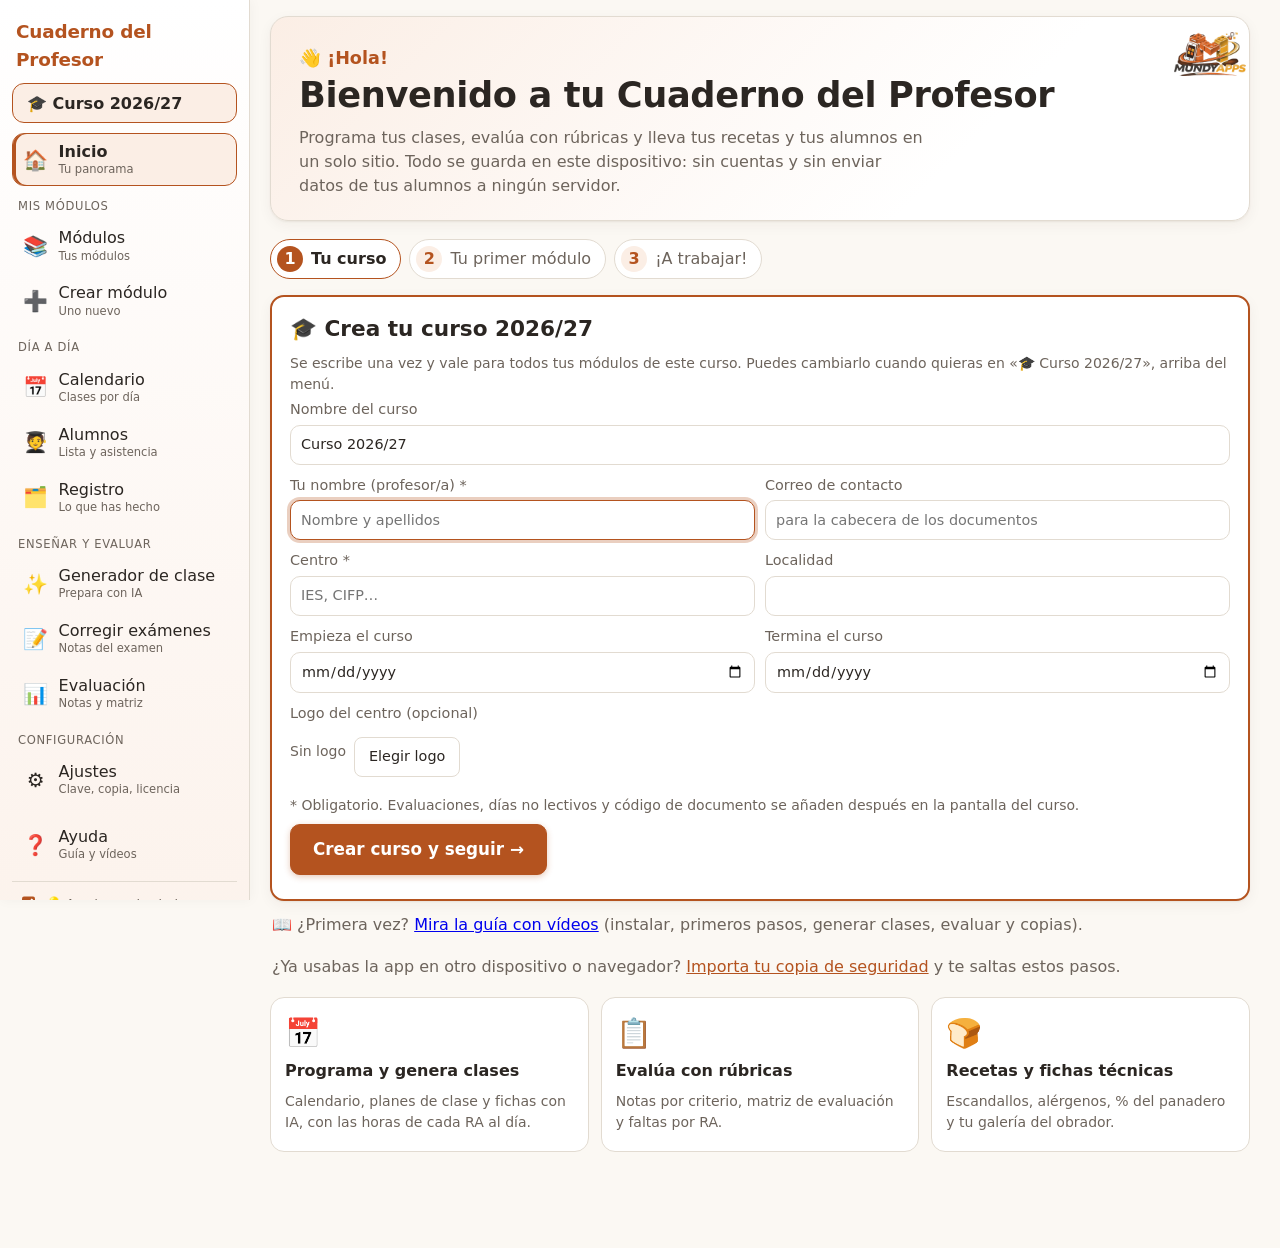
==== commit 60a0f24e: "Actualiza Cuaderno del Profesor a la versión compilada 0.45.0 (fases 44 y 45: reintentar y detener l" ====
--- a/cuaderno/index.html
+++ b/cuaderno/index.html
@@ -13,8 +13,8 @@
     <link rel="icon" type="image/png" href="icons/icon-192.png" />
     <link rel="apple-touch-icon" href="icons/apple-touch-icon.png" />
     <title>Cuaderno del Profesor</title>
-    <script type="module" crossorigin src="./assets/index-BKgOkccg.js"></script>
-    <link rel="stylesheet" crossorigin href="./assets/index-CUF_PI46.css">
+    <script type="module" crossorigin src="./assets/index-GOx_OIiA.js"></script>
+    <link rel="stylesheet" crossorigin href="./assets/index-BkTYiB6j.css">
   </head>
   <body>
     <div id="root"></div>
--- a/cuaderno/assets/index-BkTYiB6j.css
+++ b/cuaderno/assets/index-BkTYiB6j.css
@@ -0,0 +1 @@
+:root{--fondo: #faf7f2;--superficie: #ffffff;--texto: #2b2622;--suave: #6d645c;--borde: #e2dbd1;--acento: #b4531f;--acento-fondo: #fbeee5;--ok: #2f7a3d;--aviso: #9a6200;--aviso-fondo: #fff4d6;--error: #b3261e;--error-fondo: #fde8e6}@media(prefers-color-scheme:dark){:root{--fondo: #1d1a17;--superficie: #28241f;--texto: #f1ebe3;--suave: #b3a99d;--borde: #413a32;--acento: #f0925c;--acento-fondo: #3a2a20;--ok: #7fcf8d;--aviso: #f2c45e;--aviso-fondo: #3b3115;--error: #ff9b94;--error-fondo: #44201d}}*{box-sizing:border-box}body{margin:0;background:var(--fondo);color:var(--texto);font:16px/1.45 system-ui,-apple-system,Segoe UI,sans-serif}.app{max-width:1000px;margin:0 auto;padding:0 16px 96px}.barra{display:flex;flex-wrap:wrap;align-items:center;justify-content:space-between;gap:8px;padding:14px 0;border-bottom:1px solid var(--borde);margin-bottom:16px}.barra h1{font-size:1.25rem;margin:0}nav{display:flex;flex-wrap:wrap;gap:6px}h2{margin:8px 0 12px}h3{margin:20px 0 8px}.panel>h3:first-child{margin-top:0}button{font:inherit;padding:8px 14px;border-radius:8px;border:1px solid var(--borde);background:var(--superficie);color:var(--texto);cursor:pointer;min-height:40px}button:hover:not(:disabled){border-color:var(--acento)}button:disabled{opacity:.5;cursor:not-allowed}button.activo{background:var(--acento-fondo);border-color:var(--acento)}button.primario{background:var(--acento);color:#fff;border-color:var(--acento)}button.peligro{color:var(--error)}button.icono{padding:4px 10px;min-height:36px}button.enlace{border:none;background:none;padding:0;min-height:0;color:var(--acento);text-decoration:underline}button.titulo{font-size:1.1rem;font-weight:600;text-align:left}input,textarea,select{font:inherit;padding:8px 10px;border-radius:8px;border:1px solid var(--borde);background:var(--superficie);color:var(--texto);min-height:40px;width:100%}input.num{width:84px}.campo{display:flex;flex-direction:column;gap:4px;margin-bottom:10px;font-size:.9rem;color:var(--suave)}.campo.crece{flex:1 1 200px}.con-boton{display:flex;gap:6px}.panel{background:var(--superficie);border:1px solid var(--borde);border-radius:12px;padding:14px;margin-bottom:12px}.acciones{display:flex;flex-wrap:wrap;gap:8px;margin:8px 0}.fila-titulo{display:flex;flex-wrap:wrap;justify-content:space-between;align-items:center;gap:8px}.tarjetas{list-style:none;padding:0;display:grid;grid-template-columns:repeat(auto-fill,minmax(260px,1fr));gap:12px}.tarjeta{background:var(--superficie);border:1px solid var(--borde);border-radius:12px;padding:14px}.meta{color:var(--suave);font-size:.875rem;margin:4px 0}.ok{color:var(--ok)}.meta.aviso,.aviso{color:var(--aviso)}.error{color:var(--error);background:var(--error-fondo);padding:8px 12px;border-radius:8px}.banner,.aviso-global{background:var(--aviso-fondo);color:var(--texto);border:1px solid var(--aviso);padding:10px 14px;border-radius:10px}.vacio,.cargando{color:var(--suave)}.insignia{background:var(--aviso-fondo);color:var(--aviso);border-radius:999px;padding:0 8px;font-size:.8rem}.avisos{list-style:none;padding:0;margin:0;display:grid;gap:6px}.avisos li{padding:8px 12px;border-radius:8px;background:var(--aviso-fondo)}.avisos li.error{background:var(--error-fondo)}.avisos li.info{background:var(--acento-fondo);color:var(--suave)}.fila-ra{border-top:none;padding-top:0}.fila-ra textarea{min-height:56px;resize:vertical}.peso-calculado{font-size:.9rem;color:var(--suave);white-space:nowrap}.instr{display:flex;flex-wrap:wrap;gap:6px;align-items:center;padding:6px 0}.instr .nombre{flex:1 1 200px;width:auto}.instr select{width:auto}.fila-tri{display:flex;flex-wrap:wrap;gap:10px;align-items:flex-end}.ut,.fila-ra,.criterio{display:flex;flex-wrap:wrap;gap:6px;align-items:center;padding:8px 0;border-top:1px solid var(--borde)}.ut .cod,.fila-ra .cod,.criterio .cod{width:74px}.ut .nombre,.fila-ra .nombre,.criterio .nombre{flex:1 1 220px;width:auto}.mini{display:flex;align-items:center;gap:4px;color:var(--suave);font-size:.85rem}.ras-ut summary,details summary{cursor:pointer;color:var(--acento)}.checks{display:flex;flex-wrap:wrap;gap:4px 14px;padding:6px 0}.checks input{width:auto;min-height:0}.pie-fijo{position:fixed;left:0;right:0;bottom:0;display:flex;flex-wrap:wrap;gap:8px;align-items:center;padding:10px 16px;background:var(--superficie);border-top:1px solid var(--borde)}@media(max-width:600px){.ut .cod,.fila-ra .cod{width:64px}input.num{width:72px}}.insignia.alergia{background:var(--error-fondo);color:var(--error)}.lista-alumnos,.lista-asistencia{list-style:none;padding:0;margin:8px 0}.lista-alumnos li{padding:8px 0;border-top:1px solid var(--borde);display:flex;flex-wrap:wrap;gap:8px;align-items:center}.lista-asistencia li{display:flex;flex-wrap:wrap;gap:6px 12px;align-items:center;justify-content:space-between;padding:8px 0;border-top:1px solid var(--borde)}.lista-asistencia .quien{flex:1 1 200px}.estados{display:flex;gap:6px}button.estado{min-width:44px;min-height:44px;padding:0;font-weight:600}button.estado.activo.presente{background:var(--ok);color:#fff;border-color:var(--ok)}button.estado.activo.falta{background:var(--error);color:#fff;border-color:var(--error)}button.estado.activo.justificada{background:var(--aviso);color:#fff;border-color:var(--aviso)}button.estado.activo.retraso{background:var(--acento);color:#fff;border-color:var(--acento)}.dia-chip{margin-right:8px}.dia-chip.sel{font-weight:700}.tabla-scroll{overflow-x:auto}table.resumen{border-collapse:collapse;width:100%}table.resumen th,table.resumen td{padding:6px 10px;border-top:1px solid var(--borde);text-align:right}table.resumen th:first-child,table.resumen td:first-child{text-align:left}table.resumen td:last-child{white-space:nowrap}table.cal{width:100%;border-collapse:collapse;table-layout:fixed;margin-top:8px}table.cal th{color:var(--suave);font-weight:500;padding:4px 0}table.cal td{border:1px solid var(--borde);padding:0;height:58px;vertical-align:top}table.cal td.fuera{background:var(--fondo);opacity:.6}table.cal td.sel{outline:2px solid var(--acento);outline-offset:-2px}table.cal td.hoy .num{background:var(--acento);color:#fff;border-radius:999px;padding:0 6px}button.celda{width:100%;height:100%;min-height:56px;border:none;background:none;padding:4px;text-align:left;display:flex;flex-direction:column;gap:2px}.marcas{display:flex;flex-wrap:wrap;gap:2px}.marca{font-size:.72rem;font-weight:600;padding:0 5px;border-radius:6px}.marca.teorica{background:var(--acento-fondo);color:var(--acento)}.marca.practica{background:var(--aviso-fondo);color:var(--aviso)}.mes{min-width:130px;text-align:center;text-transform:capitalize}.lista-clases{list-style:none;padding:0;margin:8px 0}.lista-clases li{padding:8px 0;border-top:1px solid var(--borde)}.form-clase{border-top:1px solid var(--borde);margin-top:8px}fieldset.checks{border:none;padding:0;margin:0 0 10px}.celda-nota{display:inline-flex;align-items:center;gap:2px}input.nota{width:64px;text-align:right;padding:6px 8px}input.nota.manual{border-color:var(--acento);background:var(--acento-fondo);font-weight:600}input.nota.invalida{border-color:var(--error)}.suspenso,input.nota.suspenso{color:var(--error)}button.deshacer{min-height:32px;padding:0 6px}table.notas th{vertical-align:bottom}table.notas td,table.notas th{white-space:nowrap}table.notas td:first-child{white-space:normal;min-width:120px}table.notas th,table.notas td{padding:6px 4px}input.nota{width:56px;padding:6px}.niveles{display:grid;grid-template-columns:repeat(auto-fit,minmax(200px,1fr));gap:8px;margin-top:8px}.fila-rubrica textarea{resize:vertical}.opciones-nivel{display:grid;grid-template-columns:repeat(auto-fit,minmax(190px,1fr));gap:8px}button.nivel{display:flex;flex-direction:column;align-items:flex-start;gap:4px;text-align:left;height:100%;padding:10px}button.nivel span{font-size:.875rem;color:var(--suave)}button.nivel.activo{background:var(--acento-fondo);border-color:var(--acento)}button.nivel.activo span{color:var(--texto)}.insignia-r{background:var(--acento);color:#fff;border-radius:6px;font-size:.72rem;font-weight:700;padding:0 5px}.rec{display:flex;flex-direction:column;align-items:flex-end;gap:2px}.ingrediente{border-top:1px solid var(--borde);padding-top:6px}.fase{border-top:1px solid var(--borde);padding:6px 0}.alergenos-resumen{border-radius:10px;padding:10px 12px;margin-top:10px}.alergenos-resumen.sin-validar{background:var(--aviso-fondo)}.alergenos-resumen.validado{background:var(--acento-fondo)}.solo-imprimir{display:none}@media print{.barra,.no-imprimir,.pie-fijo,.aviso-global{display:none!important}.solo-imprimir{display:block}body{background:#fff;color:#000}.panel{border:none;padding:0;background:#fff}textarea,input{border:none;resize:none;background:#fff;color:#000;min-height:0}details>summary{display:none}details .checks{display:none}}.pregunta{border-top:1px solid var(--borde);padding:8px 0}.opcion{display:flex;gap:8px;align-items:center;margin-bottom:4px}.lista-banco{list-style:none;padding:0;margin:8px 0}.lista-banco li{padding:8px 0;border-top:1px solid var(--borde)}.hoja-examen h1{font-size:1.3rem}.hoja-examen li{margin-bottom:10px;break-inside:avoid}.espacio-corto{height:2.5em;border-bottom:1px solid #000}.espacio-largo{height:8em;border-bottom:1px solid #000}:root{color-scheme:light dark}html{-webkit-text-size-adjust:100%}body{overscroll-behavior-y:none;-webkit-tap-highlight-color:transparent}.app{padding-left:max(16px,env(safe-area-inset-left));padding-right:max(16px,env(safe-area-inset-right));padding-bottom:calc(96px + env(safe-area-inset-bottom))}.pie-fijo{padding-bottom:calc(10px + env(safe-area-inset-bottom));padding-left:max(16px,env(safe-area-inset-left));padding-right:max(16px,env(safe-area-inset-right));z-index:10}button:focus-visible,input:focus-visible,select:focus-visible,textarea:focus-visible,summary:focus-visible{outline:2px solid var(--acento);outline-offset:2px}@media(pointer:coarse){button,select{min-height:44px}input,textarea{font-size:16px}button.enlace{min-height:36px;padding:6px 4px}}.barra{position:sticky;top:0;z-index:20;background:var(--fondo);padding-top:max(14px,env(safe-area-inset-top))}@media(max-width:760px){.barra{flex-direction:column;flex-wrap:nowrap;align-items:stretch;gap:6px}nav{min-width:0;flex-wrap:nowrap;overflow-x:auto;scrollbar-width:none;margin:0 -16px;padding:0 16px 4px}nav::-webkit-scrollbar{display:none}nav button{flex:0 0 auto;white-space:nowrap}.tarjetas{grid-template-columns:1fr}.panel{padding:12px}h2{font-size:1.25rem}}@media(min-width:900px){.app{max-width:1180px}}@media(min-width:1280px){.app{max-width:1320px}.tarjetas{grid-template-columns:repeat(auto-fill,minmax(300px,1fr))}}.tabla-scroll{-webkit-overflow-scrolling:touch;max-width:100%}table.notas th:first-child,table.notas td:first-child{position:sticky;left:0;background:var(--superficie);z-index:1}@media(prefers-reduced-motion:reduce){*{scroll-behavior:auto!important;transition:none!important;animation:none!important}}@media(display-mode:standalone){.app{padding-top:0}}input[type=checkbox],input[type=radio]{width:20px;height:20px;min-height:0;padding:0;accent-color:var(--acento);flex:0 0 auto}@media(pointer:coarse){input[type=checkbox],input[type=radio]{width:24px;height:24px}}table.matriz th.grupo{text-align:center;border-left:1px solid var(--borde)}table.matriz td,table.matriz th{text-align:center;white-space:nowrap}table.matriz tbody td:first-child,table.matriz tfoot th:first-child,table.matriz thead tr:first-child th:first-child{text-align:left;position:sticky;left:0;background:var(--superficie,#fff)}.marca.examen{background:var(--error-fondo,#fde8e8);color:var(--error,#b42318)}.seleccion .ra-sel{border:1px solid var(--borde, #ccc);border-radius:8px;padding:6px 10px;margin:6px 0}.seleccion .ra-sel summary{cursor:pointer;padding:6px 0;min-height:36px}.seleccion .check{align-items:flex-start}.plantillas{border:1px dashed var(--borde, #ccc);border-radius:8px;padding:8px 10px;margin:8px 0}label.check{display:flex;gap:8px;margin:4px 0}.origen-fondo{position:fixed;top:0;right:0;bottom:0;left:0;background:#0006;display:flex;align-items:center;justify-content:center;z-index:50;padding:16px}.origen-panel{background:var(--superficie,#fff);border-radius:12px;max-width:560px;width:100%;max-height:85vh;overflow:auto;padding:16px;box-shadow:0 8px 30px #0000004d}.origen-lineas{list-style:none;margin:8px 0 0;padding:0}.origen-lineas li{padding:4px 0}.origen-lineas li.nivel0{font-weight:600;margin-top:8px}.origen-lineas li.nivel1{padding-left:16px}.origen-lineas li.nivel2{padding-left:16px;font-size:.85em;opacity:.75}button.origen{min-width:28px;min-height:28px;padding:0 4px}button.celda-ver{background:none;border:none;color:inherit;font:inherit;cursor:pointer;padding:4px 6px;min-height:32px;border-radius:6px}button.celda-ver:hover{background:#00000012}table.matriz th.ini,table.matriz td.ini{border-left:2px solid var(--borde,#bbb)}table.matriz th.grupo{border-left:2px solid var(--borde,#bbb);border-bottom:2px solid var(--borde,#bbb);padding:8px 14px;letter-spacing:.02em}table.matriz td,table.matriz th{padding:8px 12px}table.matriz tbody tr{border-bottom:1px solid var(--borde,#ddd)}table.matriz .t0{background:#4285f41a}table.matriz .t1{background:#34a8531a}table.matriz .t2{background:#fbbc0524}table.matriz .t3{background:#ab47bc1a}table.matriz .tg{background:#7878781a}table.matriz td.suspenso button.celda-ver,table.matriz td.suspenso{color:#c62828;font-weight:600}table.matriz td.ok button.celda-ver{color:#1b5e20}table.todas-ut tfoot td,table.todas-ut tfoot th{border-top:2px solid var(--borde,#bbb)}@media print{.origen-fondo{display:none}}table.matriz thead tr:nth-child(2) th:first-child{position:static}table.matriz thead tr:nth-child(2) th.t0:first-child{background:#4285f41a}table.matriz thead tr:nth-child(2) th.t1:first-child{background:#34a8531a}table.matriz thead tr:nth-child(2) th.t2:first-child{background:#fbbc0524}table.matriz thead tr:nth-child(2) th.t3:first-child{background:#ab47bc1a}.app.con-lateral{max-width:none;margin:0;padding:0;display:grid;grid-template-columns:250px minmax(0,1fr);align-items:start}.lateral{position:sticky;top:0;height:100vh;overflow-y:auto;background:var(--superficie);border-right:1px solid var(--borde);padding:max(14px,env(safe-area-inset-top)) 12px 16px;display:flex;flex-direction:column;gap:10px;z-index:30}.lateral h1{font-size:1.1rem;margin:4px 4px 0}.lateral nav{display:flex;flex-direction:column;flex-wrap:nowrap;overflow:visible;margin:0;padding:0;gap:12px}.lateral nav button{width:100%;text-align:left;border-color:transparent;background:none;white-space:normal}.lateral nav button:hover:not(:disabled){background:var(--acento-fondo);border-color:transparent}.lateral nav button.activo{background:var(--acento-fondo);border-color:var(--acento);font-weight:600}.lateral .curso-btn{width:100%;text-align:left;background:var(--acento-fondo);border-color:var(--acento);font-weight:600}.lateral .curso-btn.activo{background:var(--acento);color:#fff}.titulo-grupo{margin:0 6px 2px;font-size:.72rem;text-transform:uppercase;letter-spacing:.06em;color:var(--suave)}.grupo-menu{display:flex;flex-direction:column;gap:2px}.contenido{padding:16px 20px 96px;min-width:0;max-width:1180px;width:100%}.barra-movil,.velo{display:none}.logo-curso{max-height:72px;max-width:220px;object-fit:contain;border:1px solid var(--borde);border-radius:8px;padding:4px;background:#fff}.boton-archivo{display:inline-flex;align-items:center;padding:8px 14px;border-radius:8px;border:1px solid var(--borde);background:var(--superficie);color:var(--texto);cursor:pointer;min-height:40px}.boton-archivo:hover{border-color:var(--acento)}.boton-archivo input{position:absolute;width:1px;height:1px;opacity:0;overflow:hidden}.lista-cursos{list-style:none;padding:0;margin:0 0 8px}.lista-cursos li{display:flex;flex-wrap:wrap;justify-content:space-between;align-items:center;gap:8px;padding:8px 0;border-top:1px solid var(--borde)}.lista-cursos li.actual{background:var(--acento-fondo);padding-left:8px;border-radius:8px}@media(max-width:900px){.app.con-lateral{display:block}.barra-movil{display:flex;align-items:center;gap:10px;position:sticky;top:0;z-index:25;background:var(--fondo);border-bottom:1px solid var(--borde);padding:max(8px,env(safe-area-inset-top)) 12px 8px}.barra-movil .meta{margin-left:auto}.hamburguesa{font-size:1.3rem;padding:4px 12px}.lateral{position:fixed;top:0;left:0;bottom:0;width:min(290px,85vw);transform:translate(-105%);transition:transform .2s ease;box-shadow:4px 0 18px #00000040}.lateral.abierto{transform:translate(0)}.velo{display:block;position:fixed;top:0;right:0;bottom:0;left:0;background:#0006;z-index:28}.contenido{padding:12px 12px 96px}}@media print{.lateral,.barra-movil,.velo{display:none!important}.app.con-lateral{display:block}.contenido{padding:0;max-width:none}}@media(min-width:901px){.pie-fijo{left:250px!important}}.cabecera-hoja{display:flex;align-items:center;gap:14px;border-bottom:1px solid #000;padding-bottom:6px;margin-bottom:10px;font-size:.85rem}.cabecera-hoja img{max-height:64px;max-width:160px;object-fit:contain}.inicio{display:grid;grid-template-columns:minmax(0,1.25fr) minmax(0,1fr);gap:0 16px;align-items:start}.ra-estados{list-style:none;padding:0;margin:8px 0 0;display:grid;grid-template-columns:repeat(auto-fill,minmax(150px,1fr));gap:8px}.ra-estado{border:2px solid var(--borde);border-radius:10px;padding:8px 10px;display:flex;flex-direction:column;gap:4px}.ra-estado.completo{border-color:var(--ok);background:color-mix(in srgb,var(--ok) 14%,var(--superficie))}.ra-estado.pendiente{border-color:var(--error);background:color-mix(in srgb,var(--error) 10%,var(--superficie))}.ra-estado .sello{font-size:.78rem;font-weight:700}.ra-estado.completo .sello{color:var(--ok)}.ra-estado.pendiente .sello{color:var(--error)}.barra-ra{height:8px;border-radius:4px;background:var(--borde);overflow:hidden}.barra-ra span{display:block;height:100%;background:var(--ok)}.ra-estado.pendiente .barra-ra span{background:var(--error)}@media(max-width:900px){.inicio{display:block}}td.aviso-falta{background:var(--aviso-fondo)!important;color:var(--aviso);font-weight:600}:root{--fondo: #fbf8f3;--radio: 14px;--sombra: 0 1px 2px rgba(60, 40, 20, .06), 0 4px 14px rgba(60, 40, 20, .05);--sombra-alta: 0 2px 4px rgba(60, 40, 20, .08), 0 10px 24px rgba(60, 40, 20, .1);--foco: rgba(180, 83, 31, .28)}@media(prefers-color-scheme:dark){:root{--fondo: #1d1a17;--sombra: 0 1px 2px rgba(0, 0, 0, .3), 0 4px 14px rgba(0, 0, 0, .25);--sombra-alta: 0 2px 4px rgba(0, 0, 0, .35), 0 10px 24px rgba(0, 0, 0, .4);--foco: rgba(240, 146, 92, .35)}}body{font-family:Segoe UI,system-ui,-apple-system,Helvetica Neue,sans-serif;line-height:1.5;-webkit-font-smoothing:antialiased}h2{font-size:1.5rem;letter-spacing:-.01em}h3{font-size:1.1rem;color:var(--texto)}button{border-radius:10px;transition:background-color .15s ease,border-color .15s ease,box-shadow .15s ease,transform .1s ease}button:hover:not(:disabled){box-shadow:0 2px 8px #3c28141a}button:active:not(:disabled){transform:translateY(1px)}button.primario{box-shadow:0 2px 6px #b4531f4d;font-weight:600}button.primario:hover:not(:disabled){filter:brightness(1.06);box-shadow:0 4px 12px #b4531f59}input,textarea,select{border-radius:10px;transition:border-color .15s ease,box-shadow .15s ease}input:focus,textarea:focus,select:focus{outline:none;border-color:var(--acento);box-shadow:0 0 0 3px var(--foco)}button:focus-visible,a:focus-visible,summary:focus-visible{outline:2px solid var(--acento);outline-offset:2px}.panel,.tarjeta{border-radius:var(--radio);box-shadow:var(--sombra)}.panel{padding:16px 18px}.tarjeta{transition:box-shadow .18s ease,transform .18s ease}.tarjeta:hover{box-shadow:var(--sombra-alta);transform:translateY(-2px)}.banner,.aviso-global{border-radius:var(--radio)}.vacio{text-align:center;padding:18px 8px;color:var(--suave)}.lateral{background:linear-gradient(180deg,var(--superficie) 0%,var(--acento-fondo) 140%);box-shadow:1px 0 12px #3c28140a}.lateral h1{font-size:1.15rem;color:var(--acento);letter-spacing:-.01em}.lateral nav button{display:flex;align-items:center;gap:10px;padding:8px 10px;border-radius:12px}.lateral nav button.activo{box-shadow:inset 3px 0 0 var(--acento)}.ico-menu{font-size:1.25rem;width:1.6rem;text-align:center;flex:none}.txt-menu{display:flex;flex-direction:column;line-height:1.2;min-width:0}.txt-menu small{font-size:.72rem;font-weight:400;color:var(--suave);margin-top:2px}.lateral .curso-btn{border-radius:12px}.ayudas-toggle{margin-top:auto;display:flex;align-items:center;gap:8px;font-size:.8rem;color:var(--suave);padding:8px 6px 0;border-top:1px solid var(--borde);cursor:pointer}.ayudas-toggle input{width:auto;min-height:0;accent-color:var(--acento)}.ayuda-burbuja{position:fixed;z-index:1000;max-width:min(320px,calc(100vw - 16px));background:var(--texto);color:var(--fondo);padding:10px 12px;border-radius:12px;box-shadow:var(--sombra-alta);font-size:.85rem;line-height:1.4;pointer-events:none;display:flex;flex-direction:column;gap:4px;animation:aparece .12s ease-out}.ayuda-burbuja strong{font-size:.9rem}@keyframes aparece{0%{opacity:0;transform:translateY(-3px)}to{opacity:1;transform:none}}@media(prefers-reduced-motion:reduce){*{transition:none!important;animation:none!important}}@media print{.ayuda-burbuja,.ayudas-toggle{display:none!important}}.ra-estado .horas-ra{display:block;margin-top:4px;font-size:.8rem}table.cal td.nolectivo,table.cal td.nolectivo .celda{background:repeating-linear-gradient(135deg,transparent 0 6px,rgba(120,100,80,.1) 6px 8px);color:var(--suave)}table.cal td.nolectivo.sel .celda{outline:2px solid var(--acento)}.nolectivo-aviso{font-style:italic}.leyenda-nolectivo{background:repeating-linear-gradient(135deg,transparent 0 4px,rgba(120,100,80,.25) 4px 6px);padding:0 6px;border-radius:4px}h4{margin:14px 0 6px;font-size:1rem}.marca-mundy{display:flex;line-height:0;-webkit-user-select:none;user-select:none;pointer-events:none}.marca-mundy img{width:auto;max-width:100%}.contenido{position:relative}.marca-mundy.en-inicio{position:absolute;top:14px;right:18px;z-index:1}.marca-mundy.en-inicio img{height:44px;opacity:.9}.marca-mundy.en-inicio~.fila-titulo{padding-right:96px}@media(max-width:900px){.marca-mundy.en-inicio{position:static;justify-content:flex-end;margin:0 0 6px}.marca-mundy.en-inicio img{height:34px}.marca-mundy.en-inicio~.fila-titulo{padding-right:0}}@media(max-width:480px){.barra-movil .meta{display:none}}.marca.con-titulo{display:block;max-width:100%;overflow:hidden;text-overflow:ellipsis;white-space:nowrap;box-sizing:border-box}table.cal td{height:74px}@media(max-width:640px){.marca.con-titulo{font-size:.66rem;padding:0 3px}table.cal td{height:66px}}@media print{.imprimible[data-ocultar~=objetivos] .sec-objetivos,.imprimible[data-ocultar~=desarrollo] .sec-desarrollo,.imprimible[data-ocultar~=materiales] .sec-materiales,.imprimible[data-ocultar~=ingredientes] .sec-ingredientes,.imprimible[data-ocultar~=pasos] .sec-pasos,.imprimible[data-ocultar~=temperaturas] .sec-temperaturas,.imprimible[data-ocultar~=nutricion] .sec-nutricion,.imprimible[data-ocultar~=escandallo] .sec-escandallo,.imprimible[data-ocultar~=alergenos] .sec-alergenos,.imprimible[data-ocultar~=notas] .sec-notas{display:none!important}}.lista-plegable{margin:8px 0}.pagina[hidden]{display:none!important}.banner.listo{border-color:var(--ok, var(--aviso))}.ficha-plan{border-top:1px solid var(--borde);padding-top:10px;margin-top:10px}.ficha-plan h4{margin:0}.hoja-plan{--hp-acento: #7a4a1e;--hp-suave: #6b5a48;--hp-borde: #dcc7a8;--hp-fondo: #faf4ea;--hp-chip: #f3dfc4;color:#1f1a14;background:#fff;font-size:10.5pt;line-height:1.4;-webkit-print-color-adjust:exact;print-color-adjust:exact}.hoja-plan h1,.hoja-plan h2,.hoja-plan h3{color:#1f1a14;margin:0}.hoja-plan h3{font-size:10.5pt;text-transform:uppercase;letter-spacing:.04em;color:var(--hp-acento);margin-bottom:4px}.hoja-plan ul,.hoja-plan ol{margin:2px 0 0;padding-left:18px}.hoja-plan p{margin:2px 0}.hp-mini{font-size:8.5pt;color:var(--hp-suave);display:block}.hp-etiqueta{display:block;font-size:7.5pt;text-transform:uppercase;letter-spacing:.06em;color:var(--hp-suave);font-weight:600}.hp-cabecera{display:flex;align-items:center;gap:14px;border-bottom:2.5px solid var(--hp-acento);padding-bottom:8px;margin-bottom:10px}.hp-cabecera img{max-height:60px;max-width:140px;object-fit:contain}.hp-centro{flex:1;min-width:0}.hp-centro h1{font-size:16pt;text-transform:uppercase;letter-spacing:.02em}.hp-sello{border:1.5px solid var(--hp-acento);background:var(--hp-fondo);border-radius:6px;padding:6px 12px;text-align:center;color:var(--hp-acento)}.hp-sello strong,.hp-sello span{display:block}.hp-datos{display:grid;grid-template-columns:repeat(4,1fr);border:1px solid var(--hp-borde);border-radius:6px;margin-bottom:10px}.hp-datos>div{padding:6px 10px;border-left:1px solid var(--hp-borde)}.hp-datos>div:first-child{border-left:none}.hp-caja{background:var(--hp-fondo);border:1px solid var(--hp-borde);border-radius:6px;padding:8px 10px;margin-bottom:10px;break-inside:avoid}.hp-dos{display:grid;grid-template-columns:1fr 1fr;gap:10px}.hp-dos>.hp-caja{margin-bottom:0}.hp-dos+*{margin-top:10px}.hp-curricular .hp-dos{margin-bottom:6px}.hp-titulo{border:1px solid var(--hp-borde);border-radius:6px;padding:6px 12px;margin-bottom:10px}.hp-titulo h2{font-size:14pt;text-transform:uppercase}.hp-seccion{margin-bottom:10px}.hp-rotulo{border-bottom:1.5px solid #1f1a14;padding-bottom:2px;margin:14px 0 8px!important;color:#1f1a14!important}.hp-tabla{width:100%;border-collapse:collapse;font-size:9.5pt}.hp-tabla th{text-align:left;font-size:8pt;text-transform:uppercase;letter-spacing:.03em;color:var(--hp-suave);border-bottom:1.5px solid var(--hp-borde);padding:3px 6px}.hp-tabla td{border-bottom:1px solid #eee3d3;padding:3px 6px;vertical-align:top}.hp-tabla tr{break-inside:avoid}.hp-num{text-align:right!important;white-space:nowrap}.hp-pre{white-space:pre-wrap}.hp-columnas{columns:2;column-gap:24px;break-inside:avoid}.hp-seccion h3{break-after:avoid}.hp-receta{border:1.5px solid var(--hp-borde);border-radius:8px;padding:10px 12px;margin-bottom:12px}.hp-receta-cab{display:flex;justify-content:space-between;gap:12px;border-bottom:1px solid var(--hp-borde);padding-bottom:6px;margin-bottom:8px}.hp-receta-cab h2{font-size:13pt}.hp-etiqueta-receta{display:inline-block;background:var(--hp-acento);color:#fff;font-size:8pt;font-weight:700;border-radius:4px;padding:1px 8px;margin-bottom:3px}.hp-alergenos{text-align:right;max-width:50%}.hp-chip{display:inline-block;background:var(--hp-chip);color:var(--hp-acento);border-radius:4px;padding:1px 6px;margin:2px 0 0 4px;font-size:8.5pt;font-weight:600}.hp-fila-titulo{display:flex;justify-content:space-between;align-items:baseline;gap:8px}.hp-costes{font-size:9pt}.hp-nutri{display:grid;grid-template-columns:repeat(3,1fr);gap:4px 8px;text-align:center}.hp-lista-simple{list-style:none;padding:0!important}.hp-pasos li{margin-bottom:3px}.hp-notas{font-size:9.5pt}.hp-avisos li{color:#8b1a1a}.hp-criterios ul{list-style:none;padding:0;display:grid;grid-template-columns:1fr 1fr;gap:3px 16px}.hp-criterios li{display:flex;justify-content:space-between;gap:8px;border-bottom:1px dotted var(--hp-borde)}.hp-peso{color:var(--hp-acento);white-space:nowrap}.hp-observaciones{break-inside:avoid}.hp-renglones{height:7.5em;border:1px solid var(--hp-borde);border-radius:6px;background:repeating-linear-gradient(to bottom,transparent 0,transparent 1.45em,#e6d6bf 1.45em,#e6d6bf calc(1.45em + 1px))}@media print{@page{size:A4;margin:12mm 12mm 14mm}.hoja-plan{display:block!important}.hp-receta{break-before:page}.hp-rotulo{break-before:page;break-after:avoid}.hp-rotulo+.hp-receta{break-before:avoid}}.alumno-editar{display:flex;align-items:center;justify-content:space-between;gap:8px;white-space:nowrap}.alumno-editar button.mini{min-height:28px;padding:0 8px;font-size:.8rem}.celda-con-boton{display:inline-flex;align-items:center;gap:4px;white-space:nowrap}.celda-con-boton button.mini{min-height:28px;padding:0 8px;font-size:.8rem}button.pliegue{font-weight:700;text-decoration:none}table.matriz.matriz-eval th,table.matriz.matriz-eval td,table.matriz.notas-ut th,table.matriz.notas-ut td,table.matriz.matriz-final th,table.matriz.matriz-final td{padding:6px 8px}table.matriz.matriz-eval tbody td:first-child,table.matriz.notas-ut tbody td:first-child,table.matriz.matriz-final tbody td:first-child,table.matriz.matriz-eval thead tr:first-child th:first-child,table.matriz.notas-ut thead tr:first-child th:first-child,table.matriz.matriz-final thead tr:first-child th:first-child{position:static}table.matriz.matriz-eval tbody td:nth-child(2),table.matriz.notas-ut tbody td:nth-child(2),table.matriz.matriz-final tbody td:nth-child(2),table.matriz.matriz-eval thead tr:first-child th:nth-child(2),table.matriz.notas-ut thead tr:first-child th:nth-child(2),table.matriz.matriz-final thead tr:first-child th:nth-child(2){position:sticky;left:0;z-index:1;background:var(--superficie, #fff);text-align:left;box-shadow:2px 0 0 var(--borde, #ddd)}table.matriz.matriz-eval thead tr:nth-child(3) th:first-child{position:static}table.matriz.matriz-eval thead tr:nth-child(3) th.t0:first-child{background:#4285f41a}table.matriz.matriz-eval thead tr:nth-child(3) th.t1:first-child{background:#34a8531a}table.matriz.matriz-eval thead tr:nth-child(3) th.t2:first-child{background:#fbbc0524}table.matriz.matriz-eval thead tr:nth-child(3) th.t3:first-child{background:#ab47bc1a}table.matriz td.ok>strong,table.matriz td.ok{color:#1b5e20}.detalle-alumno{max-width:820px}.detalle-trimestre{border-top:1px solid var(--borde, #ddd);margin-top:12px;padding-top:8px}.detalle-trimestre h4{margin:4px 0 8px}.detalle-ra{display:inline-block;margin-right:14px}.detalle-alumno span.suspenso button.celda-ver{color:#c62828;font-weight:600}.detalle-alumno span.ok button.celda-ver{color:#1b5e20}@media print{.alumno-editar button,.celda-con-boton button.mini{display:none}}select.sel-alumno.evaluado{border-color:#2e7d32;background:#2e7d3214}select.sel-alumno.pendiente{border-color:#ef6c00;background:#ef6c0014}option.evaluado{color:#1b5e20;background:#e8f5e9}option.pendiente{color:#b45309;background:#fff3e0}button.enlace.evaluado{color:#1b5e20}button.enlace.pendiente{color:#b45309}.asistencia-rubrica{display:flex;flex-wrap:wrap;align-items:center;gap:6px;margin:8px 0}.asistencia-rubrica button.asis{min-height:36px;padding:0 12px}.asistencia-rubrica button.asis.activo.presente{background:#e8f5e9;border-color:#2e7d32;color:#1b5e20;font-weight:700}.asistencia-rubrica button.asis.activo.falta{background:#ffebee;border-color:#c62828;color:#c62828;font-weight:700}.asistencia-rubrica button.asis.activo.justificada{background:#e3f2fd;border-color:#1565c0;color:#0d47a1;font-weight:700}.asistencia-rubrica button.asis.activo.retraso{background:#fff3e0;border-color:#ef6c00;color:#b45309;font-weight:700}.atajos button.atajo{min-height:36px}table.rubrica-eval{width:100%;table-layout:fixed;min-width:720px}table.rubrica-eval th:first-child{width:28%;text-align:left;vertical-align:top}table.rubrica-eval td{padding:4px;vertical-align:stretch}table.rubrica-eval thead th{text-align:center}button.celda-nivel{width:100%;min-height:64px;height:100%;text-align:left;font-size:.85rem;padding:8px;color:var(--suave);white-space:normal}button.celda-nivel.activo{color:var(--texto);font-weight:600}button.celda-nivel.activo.n0{background:#e8f5e9;border:2px solid #2e7d32}button.celda-nivel.activo.n1{background:#f1f8e9;border:2px solid #7cb342}button.celda-nivel.activo.n2{background:#fff8e1;border:2px solid #f9a825}button.celda-nivel.activo.n3{background:#ffebee;border:2px solid #c62828}table.rubrica-eval.bloqueada{opacity:.5}.dialogo-ia-manual{max-width:720px}.dialogo-ia-manual textarea{width:100%;margin-top:6px;font-family:inherit}.pasos-ia{padding-left:20px;display:flex;flex-direction:column;gap:12px}.pasos-ia details{margin-top:6px}.velocidad-ia{border:1px solid var(--borde);border-radius:10px;padding:10px 12px;margin:0 0 10px}.velocidad-ia legend{color:var(--suave);font-size:.9rem;padding:0 4px}.opciones-velocidad{display:grid;grid-template-columns:repeat(auto-fit,minmax(190px,1fr));gap:8px}.opcion-velocidad{display:flex;flex-direction:column;gap:2px;border:1px solid var(--borde);border-radius:10px;padding:10px;cursor:pointer}.opcion-velocidad.activo{border-color:var(--acento);background:var(--acento-fondo)}.opcion-velocidad input{width:auto;min-height:0;align-self:flex-start}.reloj-ia{position:fixed;right:16px;bottom:16px;z-index:60;display:flex;gap:10px;align-items:flex-start;max-width:min(360px,calc(100vw - 32px));background:var(--superficie);border:2px solid var(--acento);border-radius:12px;padding:10px 14px;box-shadow:0 6px 20px #0000002e}.reloj-ia-giro{display:inline-block;animation:reloj-ia-giro 2s linear infinite}@keyframes reloj-ia-giro{to{transform:rotate(360deg)}}@media(prefers-reduced-motion:reduce){.reloj-ia-giro{animation:none}}.instr .origen-instr{flex:1 1 220px;margin:0}button.volver,button.flecha-nav{font-weight:600;min-height:44px;padding:8px 16px;border:2px solid var(--acento);color:var(--acento);background:var(--superficie)}button.volver:hover:not(:disabled),button.flecha-nav:hover:not(:disabled){background:var(--acento-fondo)}button.flecha-nav:disabled{border-color:var(--borde);color:var(--suave);opacity:.6}.pestanas-grandes button{min-height:46px;font-weight:600;padding:8px 18px}.resaltado,tr.resaltado td{outline:3px solid var(--acento);outline-offset:-3px;background:var(--acento-fondo);transition:background .6s}@media(max-width:560px){button.flecha-nav{padding:8px 10px}}button.celda-ver.nota{min-width:56px;text-align:right;border:1px dashed var(--borde);text-decoration:underline dotted;text-underline-offset:3px}button.celda-ver.nota.manual{border:1px solid var(--acento);background:var(--acento-fondo);font-weight:600}button.celda-ver.nota.suspenso{color:var(--error);font-weight:600}.editar-nota{margin-top:12px}.origen-panel .volver{margin:6px 0}.aviso-panel{border-color:var(--aviso);background:var(--aviso-fondo)}.horas-ra{margin:8px 0}.horas-ra ul{margin:6px 0;padding-left:20px}.bloqueo-faltas{border:2px solid var(--error);background:var(--error-fondo);border-radius:10px;padding:10px 12px;margin:8px 0}.vista-previa{position:fixed;top:0;right:0;bottom:0;left:0;z-index:80;background:var(--fondo);display:flex;flex-direction:column}.vp-barra{display:flex;flex-wrap:wrap;gap:8px;align-items:center;justify-content:space-between;padding:10px 16px;border-bottom:1px solid var(--borde);background:var(--superficie)}.vp-titulo{font-size:1rem}.vp-ayuda{padding:0 16px}.vp-fondo{flex:1;overflow:auto;background:#8a8178;padding:20px 12px}.vp-hoja{background:#fff;color:#1f1a14;width:210mm;max-width:100%;min-height:297mm;margin:0 auto;padding:12mm;box-sizing:border-box;box-shadow:0 6px 24px #00000059}.vista-previa .solo-imprimir{display:block}body.vista-previa-abierta{overflow:hidden}@media print{body.vista-previa-abierta #root{display:none!important}body.vista-previa-abierta .vista-previa{position:static;display:block;background:#fff}.vp-barra,.vp-ayuda{display:none!important}.vp-fondo{background:#fff;padding:0;overflow:visible}.vp-hoja{width:auto;min-height:0;padding:0;box-shadow:none}}.hp-foto{max-width:46mm;max-height:36mm;object-fit:cover;border-radius:6px;border:1px solid var(--hp-borde)}.raciones-panel{display:flex;flex-wrap:wrap;gap:16px;align-items:flex-end}.harinas{margin:8px 0}button.chip{min-height:36px;padding:4px 10px;border-radius:18px;font-size:.88rem}button.chip.activo,.chip-alergeno.activo{border-color:var(--acento);background:var(--acento-fondo);font-weight:600}.alergenos-iconos{display:flex;flex-wrap:wrap;gap:6px;margin:6px 0}.chip-alergeno{min-height:32px;padding:2px 10px;border-radius:16px;font-size:.82rem;border:1px solid var(--borde);background:var(--superficie)}.chip-alergeno.estatico{display:inline-block;margin:2px}.cantidad-num{display:flex;gap:6px}.cantidad-num select{min-width:70px}.base-100{align-self:center}.resumen-escandallo{display:grid;grid-template-columns:repeat(auto-fit,minmax(150px,1fr));gap:10px;align-items:end}.resumen-escandallo>div{display:flex;flex-direction:column}.foto-producto img{max-width:260px;max-height:200px;object-fit:cover;border-radius:10px;display:block;margin:6px 0}.modos-receta{display:flex;flex-wrap:wrap;gap:6px;margin-bottom:10px}.modos-receta button{min-height:48px;font-weight:600}.miniatura{width:100%;max-height:140px;object-fit:cover;border-radius:8px}.num-paso{display:inline-flex;align-items:center;justify-content:center;width:1.7em;height:1.7em;border-radius:50%;background:var(--acento);color:#fff;font-size:.85em;margin-right:6px}.paso>summary{cursor:pointer}.horas-ra-lista{margin:6px 0 10px;padding-left:20px}.horas-ra-lista li.aviso{color:var(--error)}.subpanel{border-style:dashed}.receta-clase{border-top:1px solid var(--borde);padding:10px 0}.receta-clase .acciones .chip{min-height:32px}.galeria{list-style:none;padding:0;margin:8px 0 16px;display:grid;grid-template-columns:repeat(auto-fill,minmax(150px,1fr));gap:10px}.galeria li{display:flex;flex-direction:column;gap:4px;min-width:0}.galeria .foto{padding:0;border:1px solid var(--borde);border-radius:10px;overflow:hidden;background:none;aspect-ratio:4 / 3;cursor:pointer}.galeria .foto img{width:100%;height:100%;object-fit:cover;display:block}.galeria .foto:hover,.galeria .foto:focus-visible{outline:2px solid var(--acento)}.galeria input{width:100%;min-width:0}.galeria .meta{overflow:hidden;text-overflow:ellipsis;white-space:nowrap}.selector-galeria{max-width:760px}.foto-grande{position:fixed;top:0;right:0;bottom:0;left:0;z-index:90;background:#000000d9;display:flex;flex-direction:column;align-items:center;justify-content:center;padding:16px;gap:8px}.foto-grande img{max-width:100%;max-height:82vh;border-radius:8px}.foto-grande p{color:#fff;margin:0;display:flex;gap:10px;align-items:center}@media print{.foto-grande{display:none}}:root{--e-gris: #8a8178;--e-gris-fondo: #f3f1ee;--e-azul: #2f65a8;--e-azul-fondo: #eaf1fb;--e-ambar: #d4570c;--e-ambar-fondo: #ffe8d9;--e-neutro: #7b6a5a;--e-neutro-fondo: #f4efe9;--practica-fondo: #fff1d6;--e-verde: #2f7a3d;--e-verde-fondo: #e8f5ea}@media(prefers-color-scheme:dark){:root{--e-gris: #a39a90;--e-gris-fondo: #2a2622;--e-azul: #7fb0ec;--e-azul-fondo: #1c2735;--e-ambar: #ff8f45;--e-ambar-fondo: #3a2216;--e-neutro: #c2b3a3;--e-neutro-fondo: #2b2620;--practica-fondo: #3a2c18;--e-verde: #7cc98a;--e-verde-fondo: #1d2e21}}.rejilla-tarjetas{list-style:none;padding:0;margin:8px 0;display:grid;grid-template-columns:repeat(auto-fill,minmax(290px,1fr));gap:14px}.tarjeta-vis{--e: var(--acento);--e-fondo: var(--acento-fondo);display:flex;flex-direction:column;gap:6px;padding:14px;border:2px solid var(--e);border-radius:var(--radio, 14px);background:var(--superficie);box-shadow:var(--sombra);cursor:pointer;min-width:0;transition:box-shadow .15s,transform .15s}.tarjeta-vis:hover{box-shadow:var(--sombra-alta);transform:translateY(-1px)}.tarjeta-vis:focus-within{box-shadow:var(--sombra-alta)}.tarjeta-vis .titulo-tarjeta:focus-visible{outline:3px solid var(--foco);outline-offset:2px;border-radius:4px}.tarjeta-vis.estado-futura{--e: var(--e-gris);--e-fondo: var(--e-gris-fondo)}.tarjeta-vis.estado-sinEvaluar{--e: var(--e-azul);--e-fondo: var(--e-azul-fondo)}.tarjeta-vis.estado-parcial{--e: var(--e-ambar);--e-fondo: var(--e-ambar-fondo)}.tarjeta-vis.estado-evaluada{--e: var(--e-verde);--e-fondo: var(--e-verde-fondo)}.tarjeta-vis.estado-receta,.tarjeta-vis.estado-examen{--e: var(--borde)}.caja-fecha{display:flex;gap:12px;align-items:center;padding:10px 12px;border-radius:10px;background:var(--e-fondo);border:1px solid var(--e)}.estado-receta .caja-fecha,.estado-examen .caja-fecha{border-color:var(--borde);background:var(--acento-fondo)}.caja-fecha .ico-fecha{font-size:1.6rem;line-height:1}.caja-fecha>div{display:flex;flex-direction:column;gap:2px;min-width:0}.caja-fecha strong{line-height:1.25}.chip-estado{align-self:flex-start;font-size:.82rem;font-weight:600;padding:2px 10px;border-radius:999px;color:var(--e);background:var(--e-fondo);border:1px solid var(--e)}.tarjeta-vis .titulo-tarjeta{all:unset;cursor:pointer;font-weight:700;color:var(--texto);font-size:1.02rem;text-transform:uppercase;letter-spacing:.02em;overflow-wrap:anywhere}.tarjeta-vis .meta.corta{margin:0;display:-webkit-box;-webkit-line-clamp:2;-webkit-box-orient:vertical;overflow:hidden}.tarjeta-vis .acciones{margin-top:auto;padding-top:6px}.tarjeta-vis .acciones .primario{background:var(--e);border-color:var(--e);color:var(--superficie)}.estado-receta .acciones .primario,.estado-examen .acciones .primario{background:var(--acento)}.foto-tarjeta{aspect-ratio:16 / 9;border-radius:10px;overflow:hidden;background:var(--acento-fondo);display:flex;align-items:center;justify-content:center;font-size:2.4rem}.foto-tarjeta img{width:100%;height:100%;object-fit:cover;display:block}.alergenos-tarjeta{margin:0;font-size:1.1rem;display:flex;flex-wrap:wrap;gap:2px 4px;align-items:center}.leyenda-estados{display:flex;flex-wrap:wrap;gap:6px;margin:4px 0 0}@media(max-width:480px){.rejilla-tarjetas{grid-template-columns:1fr}}.chip-estado.estado-futura{--e: var(--e-gris);--e-fondo: var(--e-gris-fondo)}.chip-estado.estado-sinEvaluar{--e: var(--e-azul);--e-fondo: var(--e-azul-fondo)}.chip-estado.estado-parcial{--e: var(--e-ambar);--e-fondo: var(--e-ambar-fondo)}.chip-estado.estado-evaluada{--e: var(--e-verde);--e-fondo: var(--e-verde-fondo)}.bienvenida{max-width:980px}.bienvenida-cabecera{padding:28px 28px 22px;border-radius:18px;margin-bottom:18px;background:linear-gradient(135deg,var(--acento-fondo),var(--superficie) 70%);border:1px solid var(--borde);box-shadow:var(--sombra)}.bienvenida-cabecera .saludo{margin:0 0 4px;font-size:1.1rem;color:var(--acento);font-weight:600}.bienvenida-cabecera h2{margin:0 0 10px;font-size:clamp(1.5rem,3.4vw,2.2rem);line-height:1.15}.bienvenida-cabecera p:last-child{margin:0;max-width:62ch;color:var(--suave)}.pasos-bienvenida{list-style:none;padding:0;margin:0 0 16px;display:flex;gap:8px;flex-wrap:wrap}.pasos-bienvenida li{display:flex;align-items:center;gap:8px;padding:6px 14px 6px 6px;border-radius:999px;border:1px solid var(--borde);color:var(--suave);background:var(--superficie)}.pasos-bienvenida li span{width:26px;height:26px;border-radius:50%;display:inline-flex;align-items:center;justify-content:center;font-weight:700;background:var(--acento-fondo);color:var(--acento)}.pasos-bienvenida li.actual{border-color:var(--acento);color:var(--texto);font-weight:600}.pasos-bienvenida li.actual span{background:var(--acento);color:var(--superficie)}.pasos-bienvenida li.hecho span{background:var(--e-verde, #2f7a3d);color:var(--superficie)}.tarjeta-paso{border:2px solid var(--acento)}.tarjeta-paso h3{font-size:1.35rem;margin-top:0}button.grande{font-size:1.05rem;padding:12px 22px}.importar-bienvenida{margin:10px 2px 18px;color:var(--suave)}.funciones-bienvenida{list-style:none;padding:0;margin:0;display:grid;grid-template-columns:repeat(auto-fit,minmax(220px,1fr));gap:12px}.funciones-bienvenida li{display:flex;flex-direction:column;gap:4px;padding:14px;border-radius:14px;background:var(--superficie);border:1px solid var(--borde)}.funciones-bienvenida li>span:first-child{font-size:1.8rem}@media(min-width:901px){.bienvenida .marca-mundy.en-inicio{top:32px;right:34px}.bienvenida-cabecera{padding-right:120px}}.vista-previa.fuera-de-vista{inset:auto;left:-12000px;top:0;width:210mm;height:auto;z-index:-1;pointer-events:none;display:block}.vista-previa.fuera-de-vista .vp-hoja{box-shadow:none}@media print{.vista-previa.fuera-de-vista{display:none!important}}button.guardado,button.guardado:disabled{background:var(--ok);border-color:var(--ok);color:var(--superficie);opacity:1;cursor:default}button.guardado:hover{background:var(--ok);filter:none}.ficha-inline{background:#fff;color:#1f1a14;border:1px solid var(--borde);border-radius:10px;padding:14px;max-height:70vh;overflow:auto}.ficha-inline .solo-imprimir{display:block}.ficha-inline.desactualizada{opacity:.45}@media print{.ficha-generada{display:none!important}}.tarjeta-vis.clase-practica{background:var(--practica-fondo)}.tarjeta-vis.estado-impartida,.chip-estado.estado-impartida{--e: var(--e-neutro);--e-fondo: var(--e-neutro-fondo)}.tipo-clase{font-size:1.05rem;font-weight:700;letter-spacing:.01em;color:var(--texto)}.tipo-clase.practica{color:#8a3f12}@media(prefers-color-scheme:dark){.tipo-clase.practica{color:#f3b27a}}.reloj-ia{align-items:center}.detener-ia{margin-left:auto;flex-shrink:0;border-color:var(--error);color:var(--error);background:var(--superficie);font-weight:600}.detener-ia:hover{background:var(--error-fondo)}.aviso-ia-fondo{position:fixed;top:0;right:0;bottom:0;left:0;z-index:95;background:#140e0a73;display:flex;align-items:center;justify-content:center;padding:16px}.aviso-ia{width:min(520px,100%);background:var(--superficie);border:3px solid var(--error);border-radius:16px;padding:20px 22px;box-shadow:0 12px 40px #00000059}.aviso-ia h3{margin:0 0 8px;color:var(--error);font-size:1.3rem}.aviso-ia.detenida{border-color:var(--aviso)}.aviso-ia.detenida h3{color:var(--aviso)}.aviso-ia #aviso-ia-texto{font-size:1.02rem;margin:0 0 6px;overflow-wrap:anywhere}.aviso-ia .acciones{margin-top:14px}.lateral nav a.enlace-menu{display:flex;align-items:center;gap:10px;padding:8px 10px;border-radius:12px;color:var(--texto);text-decoration:none;border:1px solid transparent}.lateral nav a.enlace-menu:hover{background:var(--acento-fondo)}.lateral nav a.enlace-menu .txt-menu{display:flex;flex-direction:column}
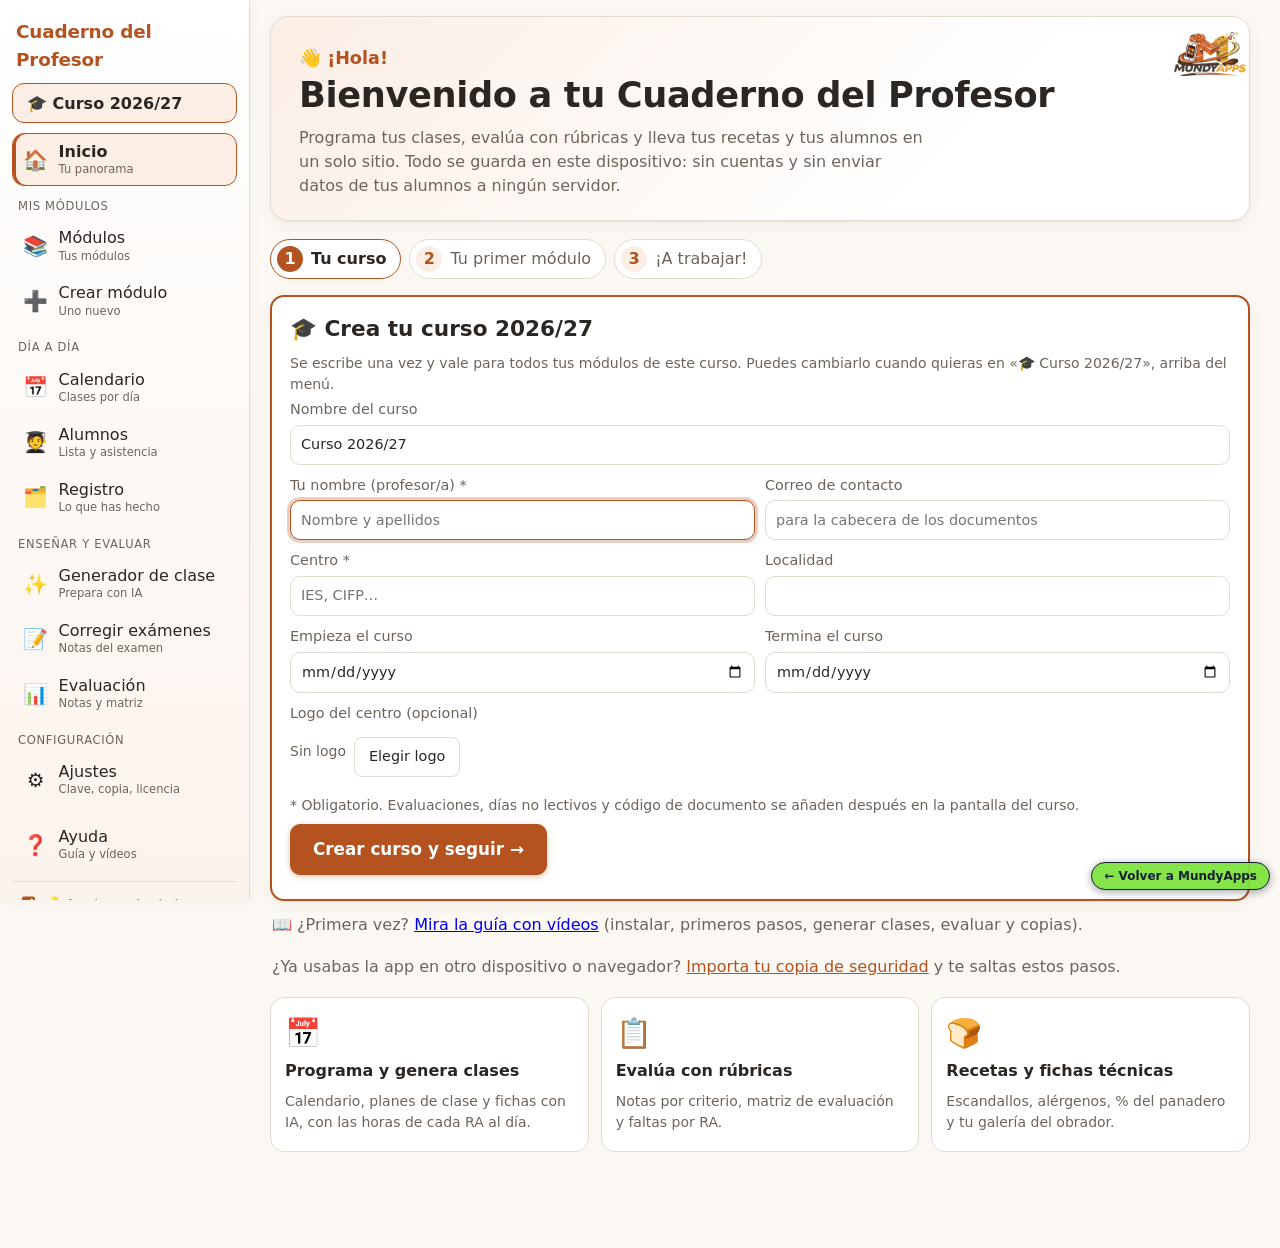
==== commit 84271a1e: "Añade botón fijo Volver a MundyApps en las páginas de demo Co-Authored-By: Claude Sonnet 5.5 <norepl" ====
--- a/cuaderno/index.html
+++ b/cuaderno/index.html
@@ -19,5 +19,6 @@
   <body>
     <div id="root"></div>
     <noscript>Esta aplicación necesita JavaScript.</noscript>
-  </body>
+  <script src="/volver-web.js" defer></script>
+</body>
 </html>
